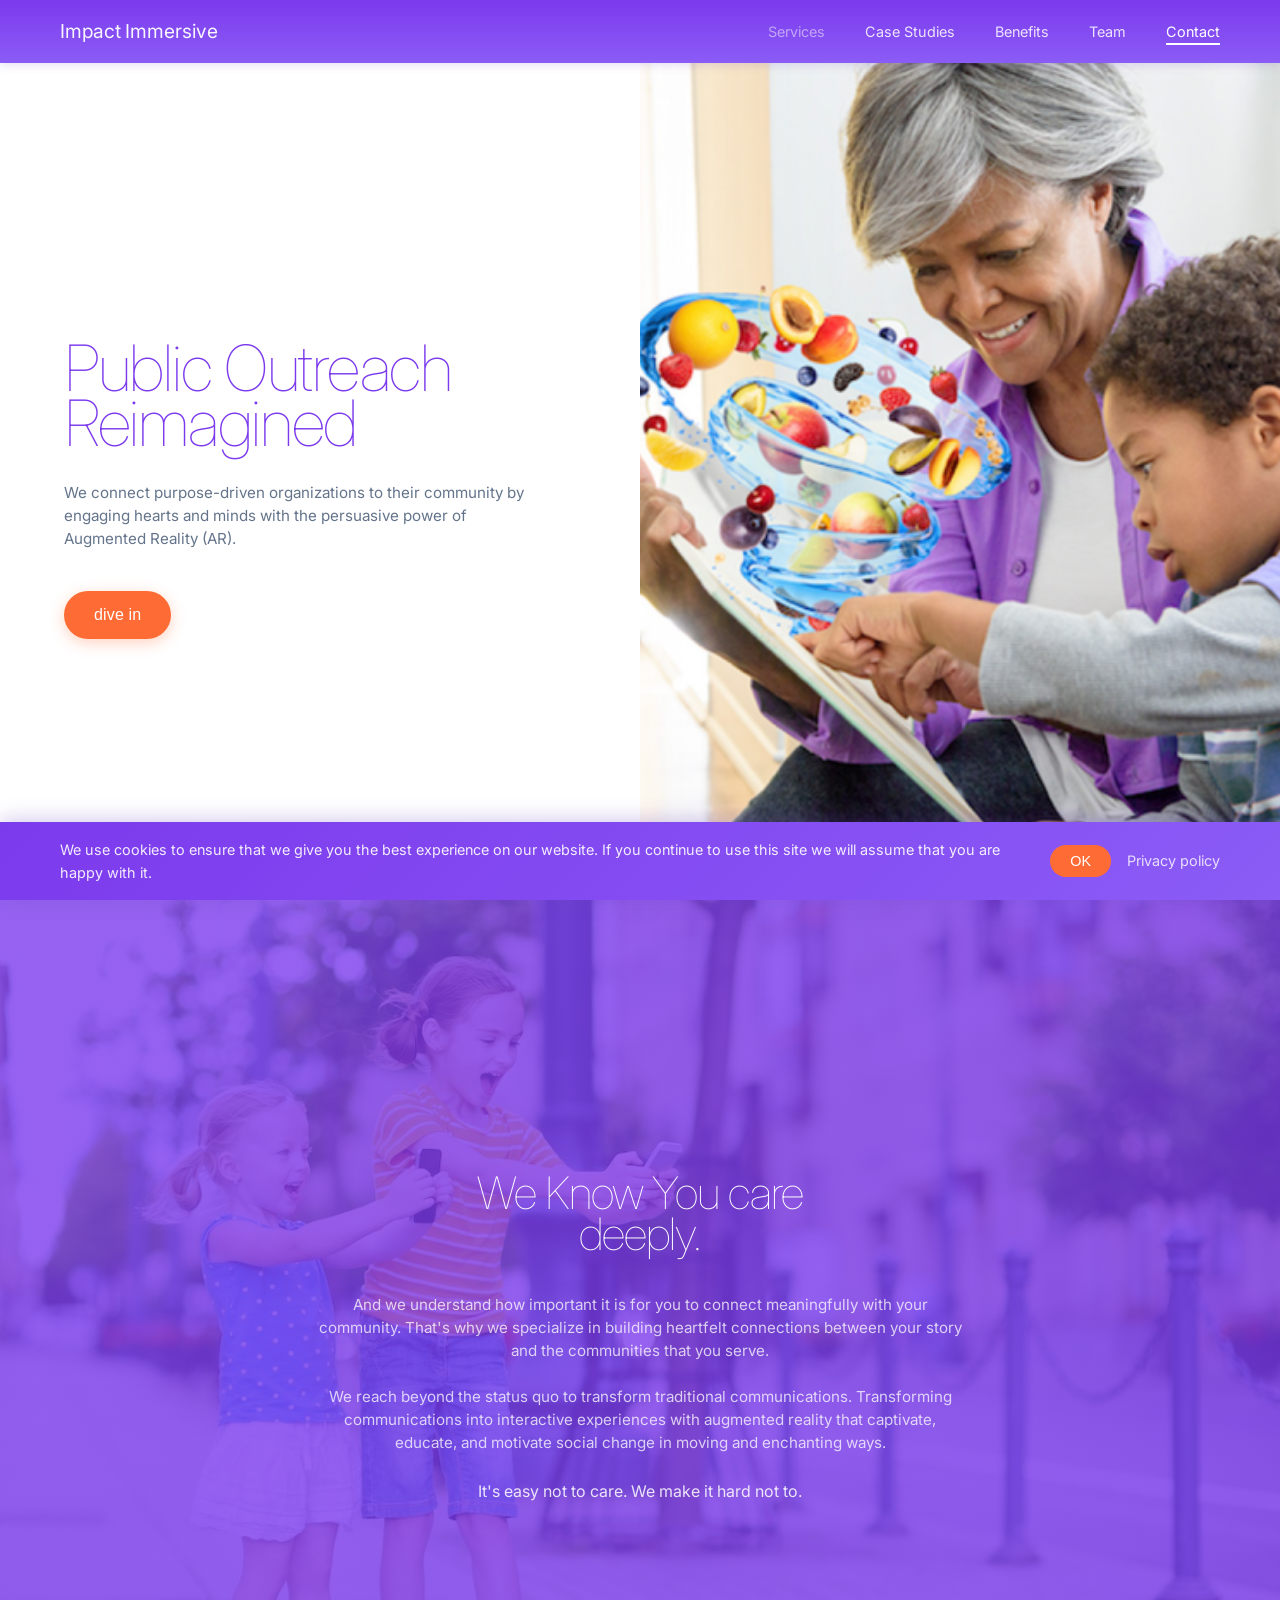
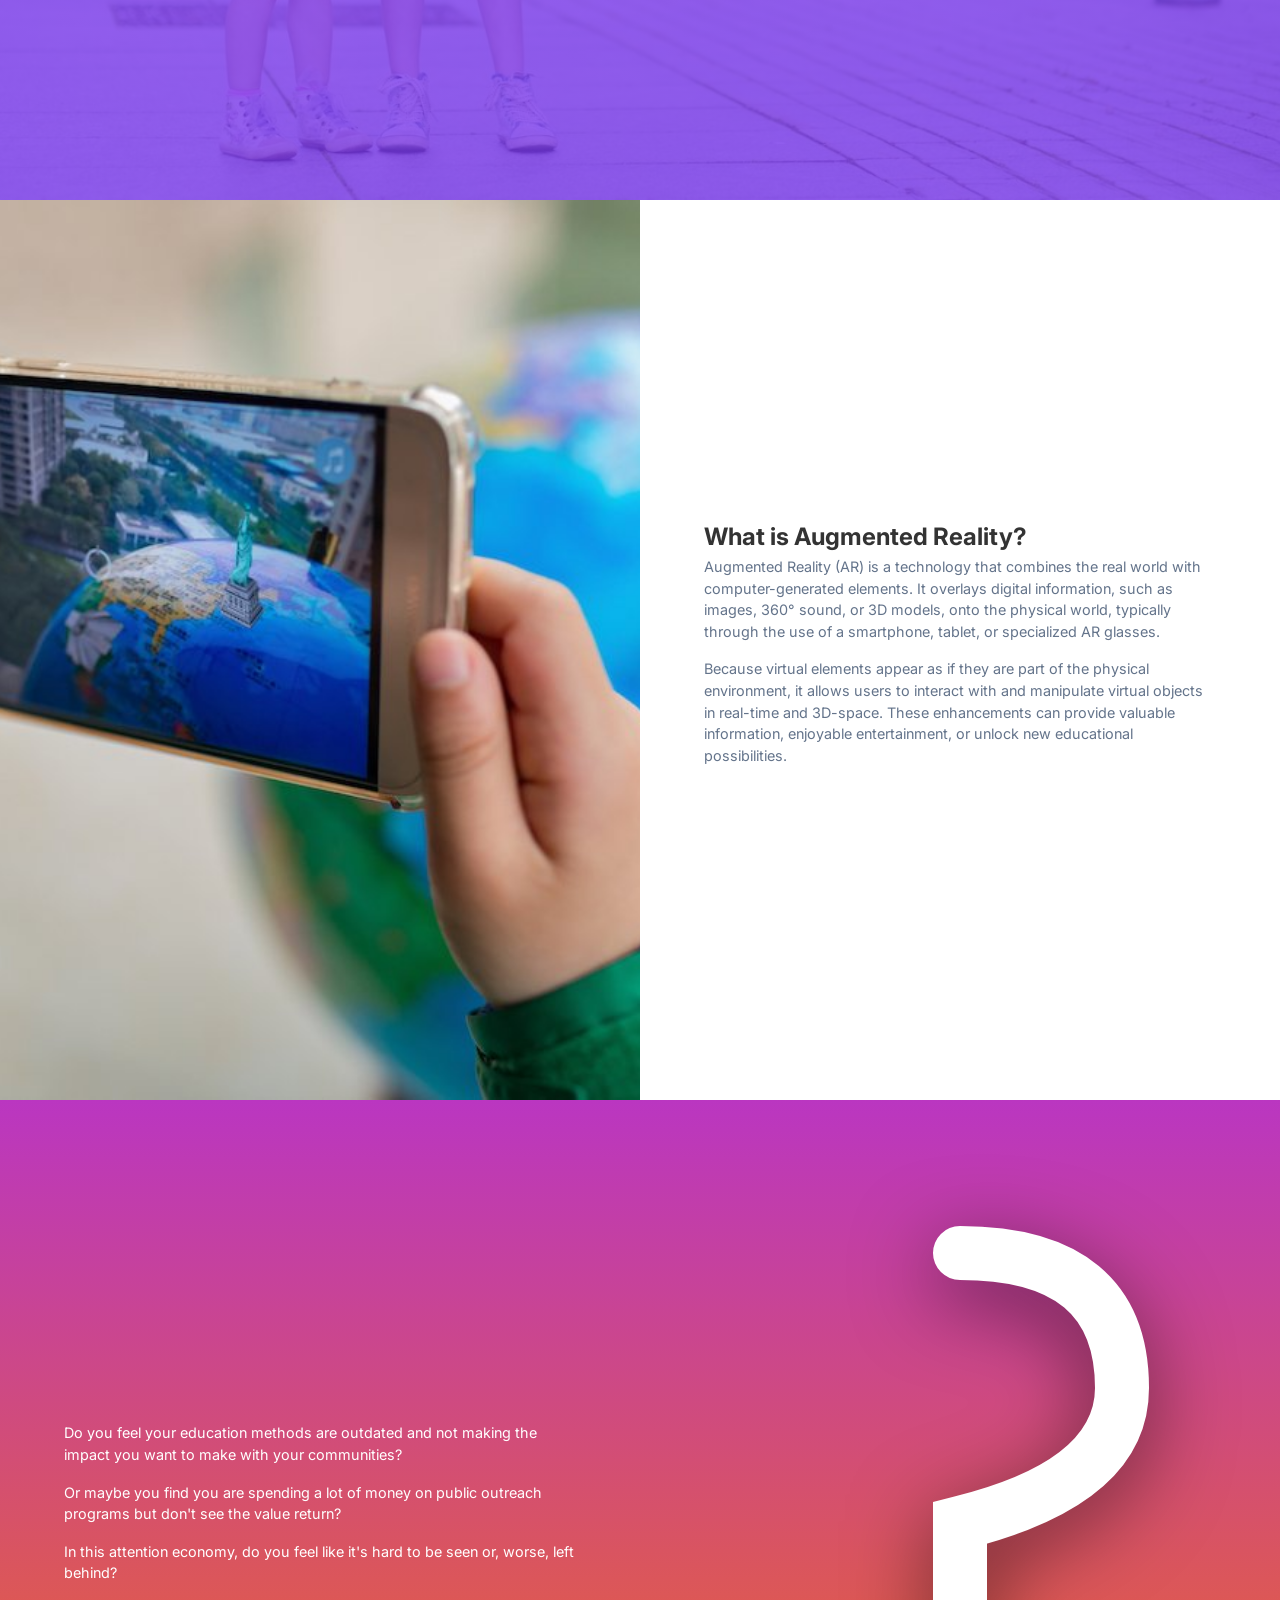
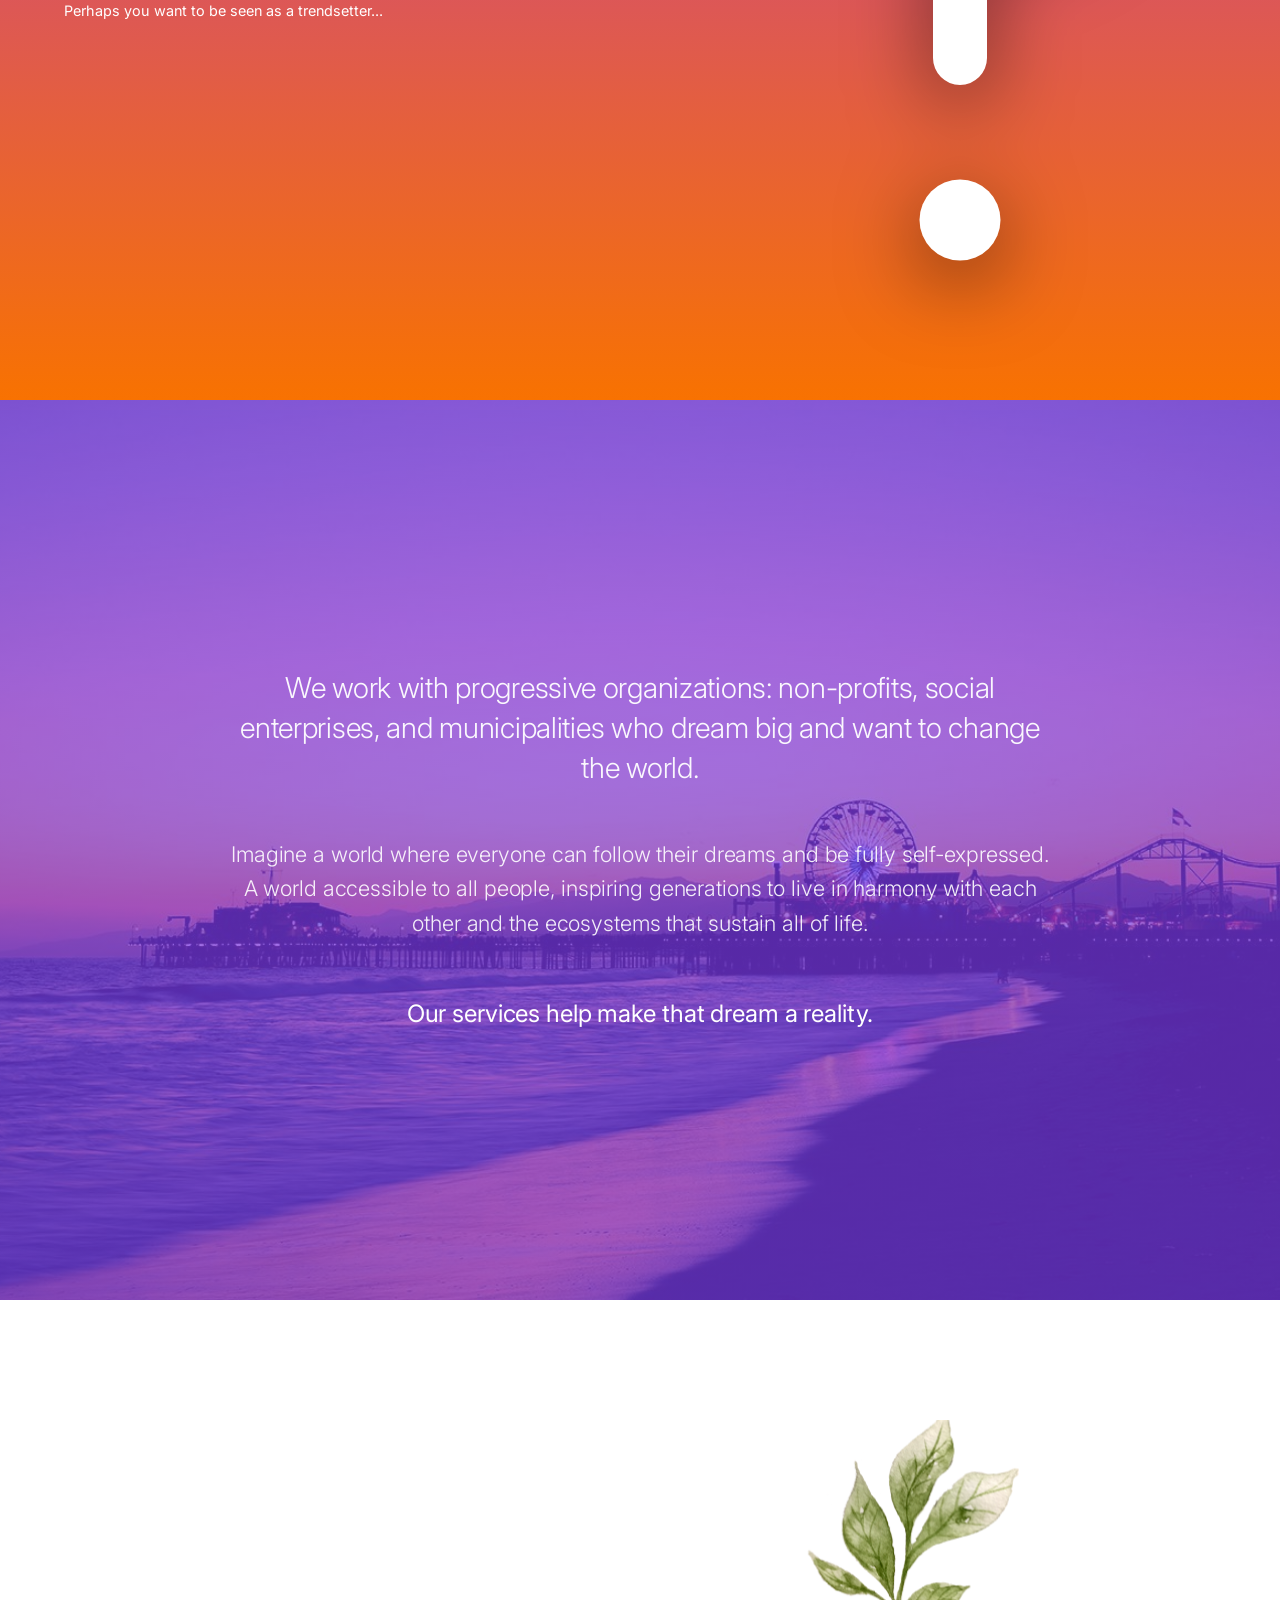
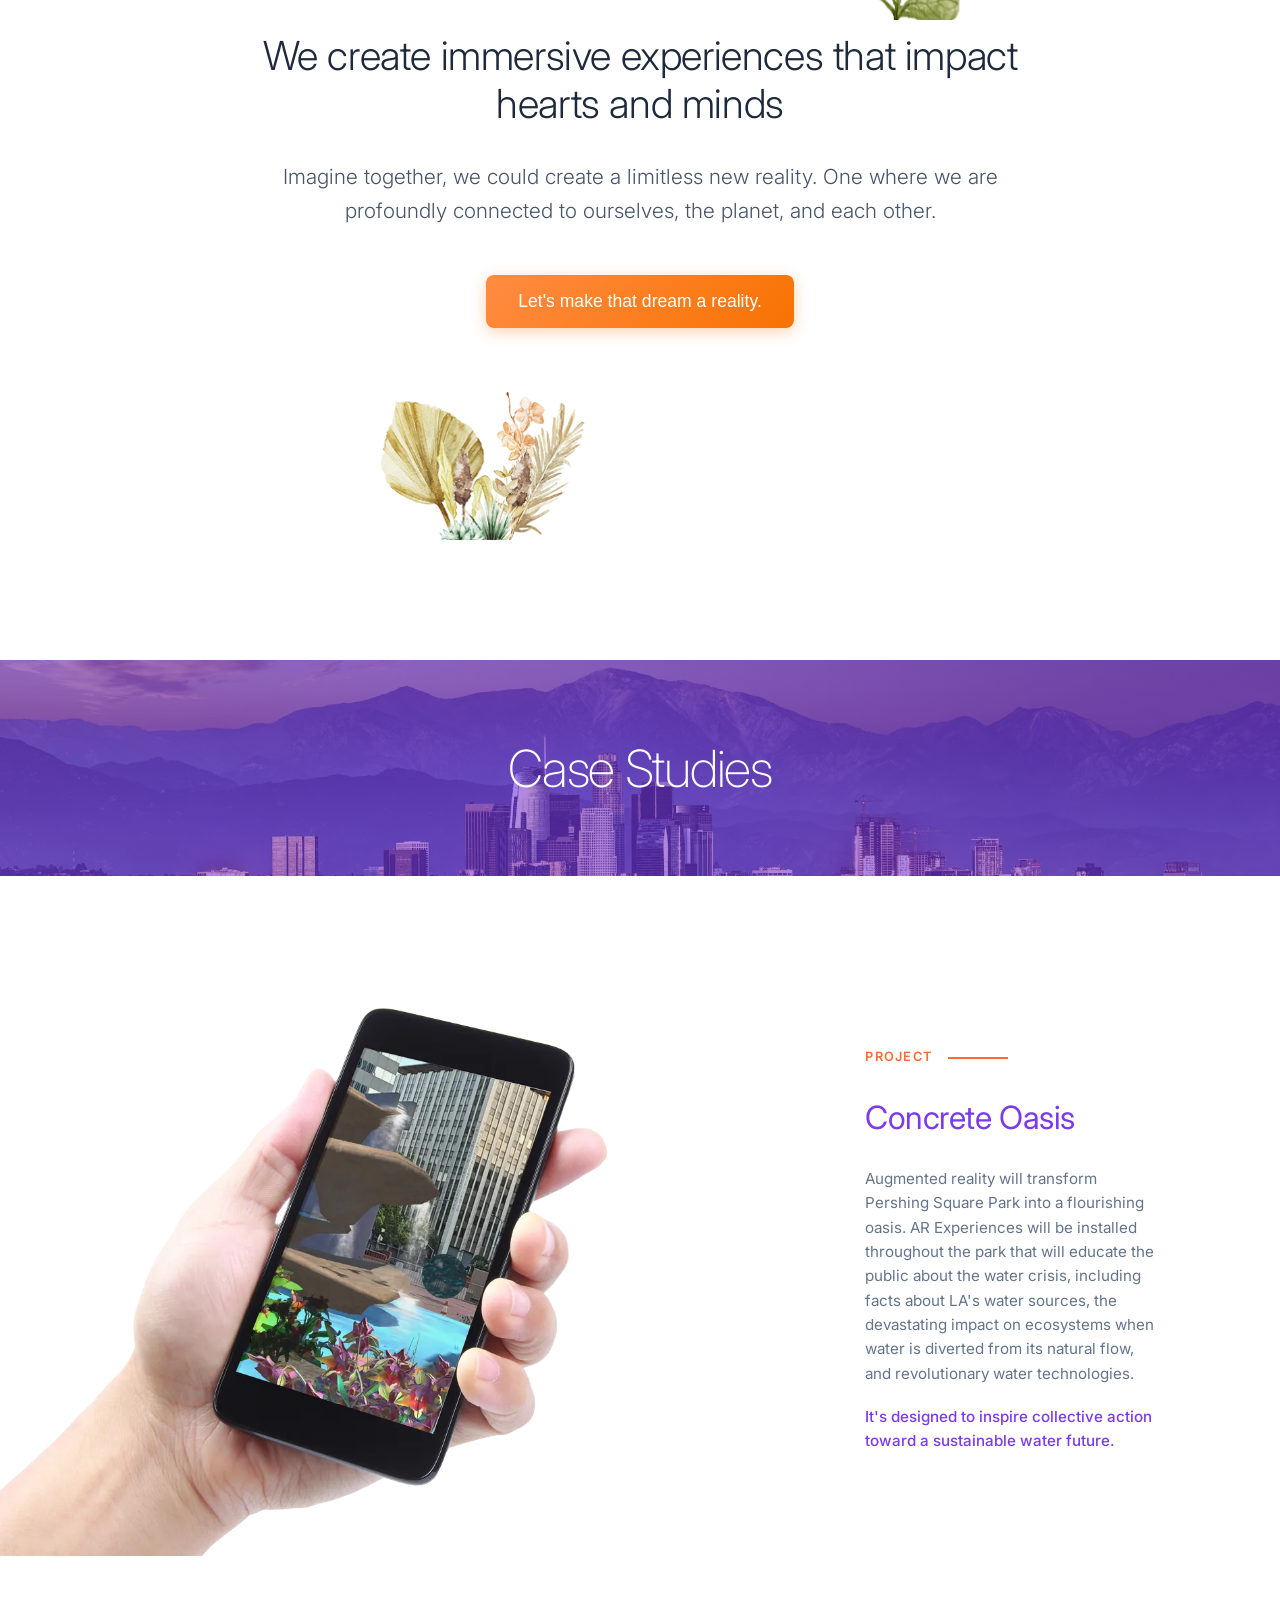
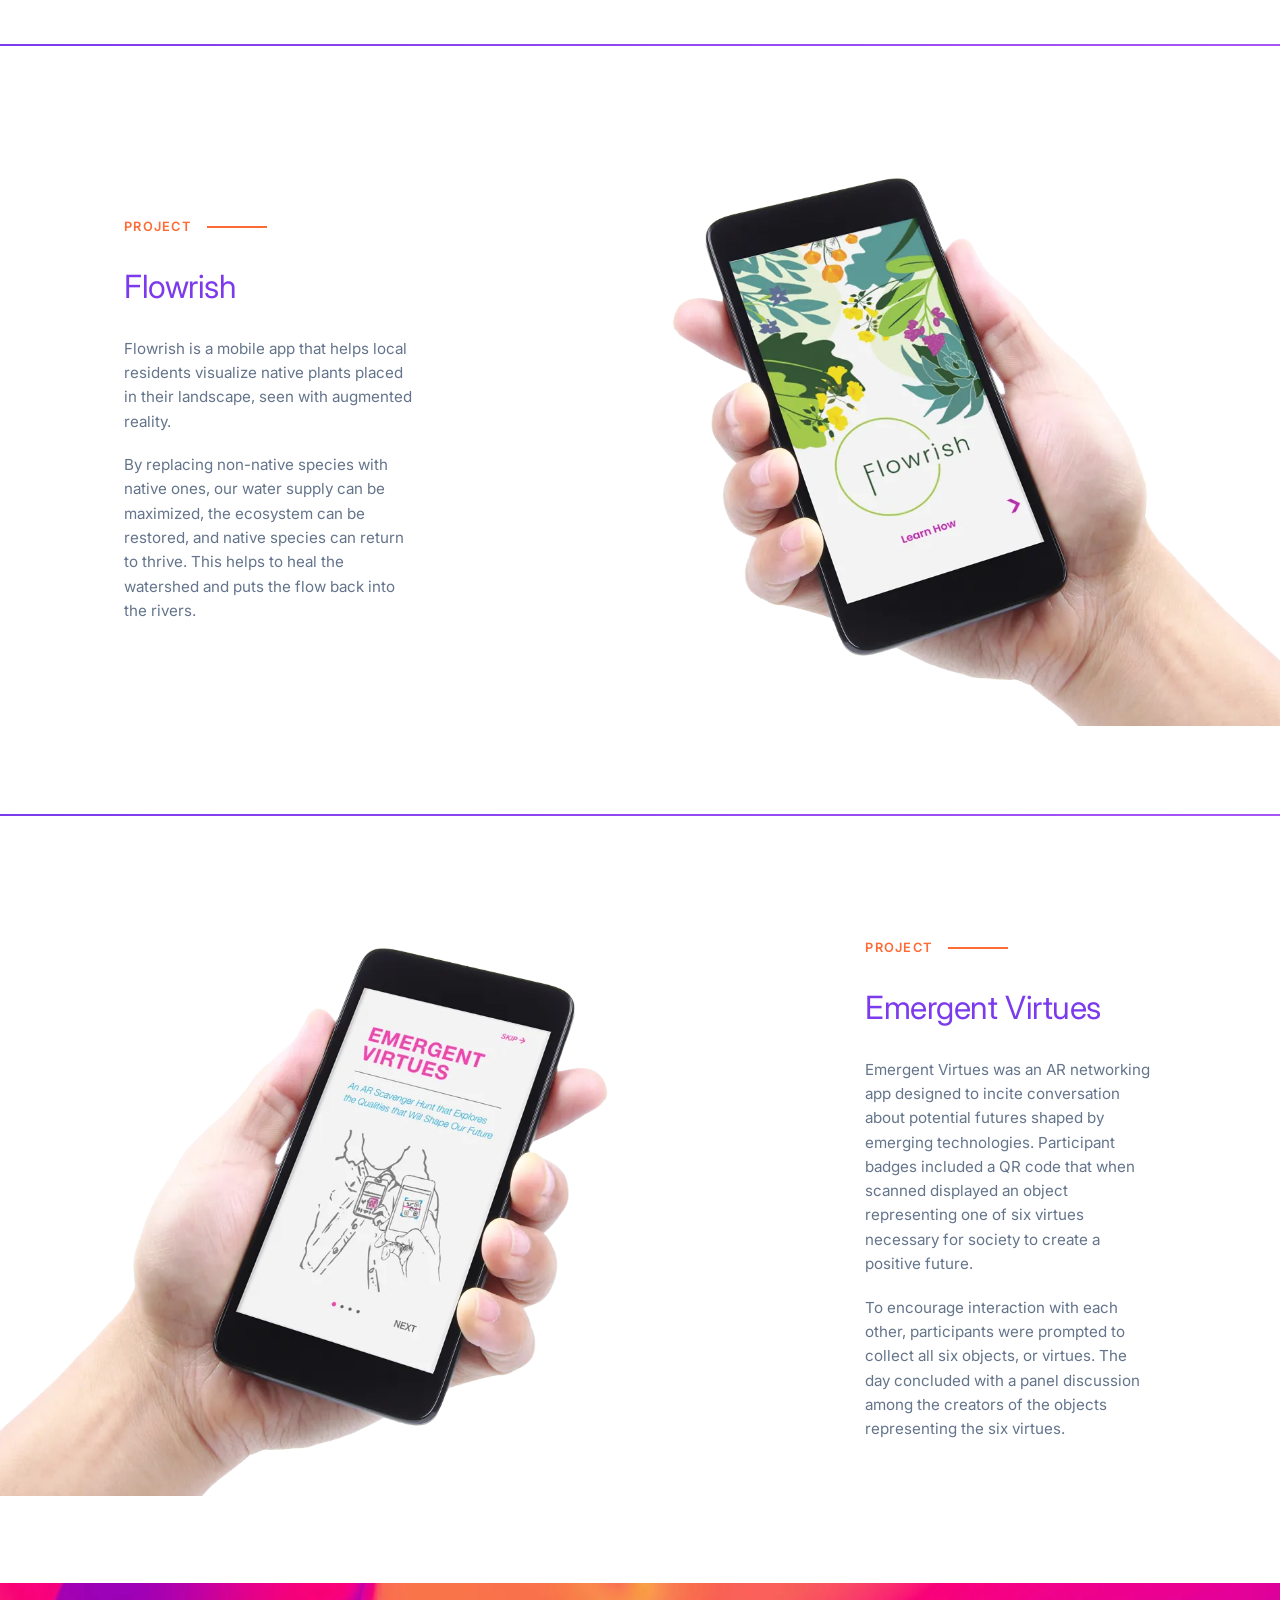
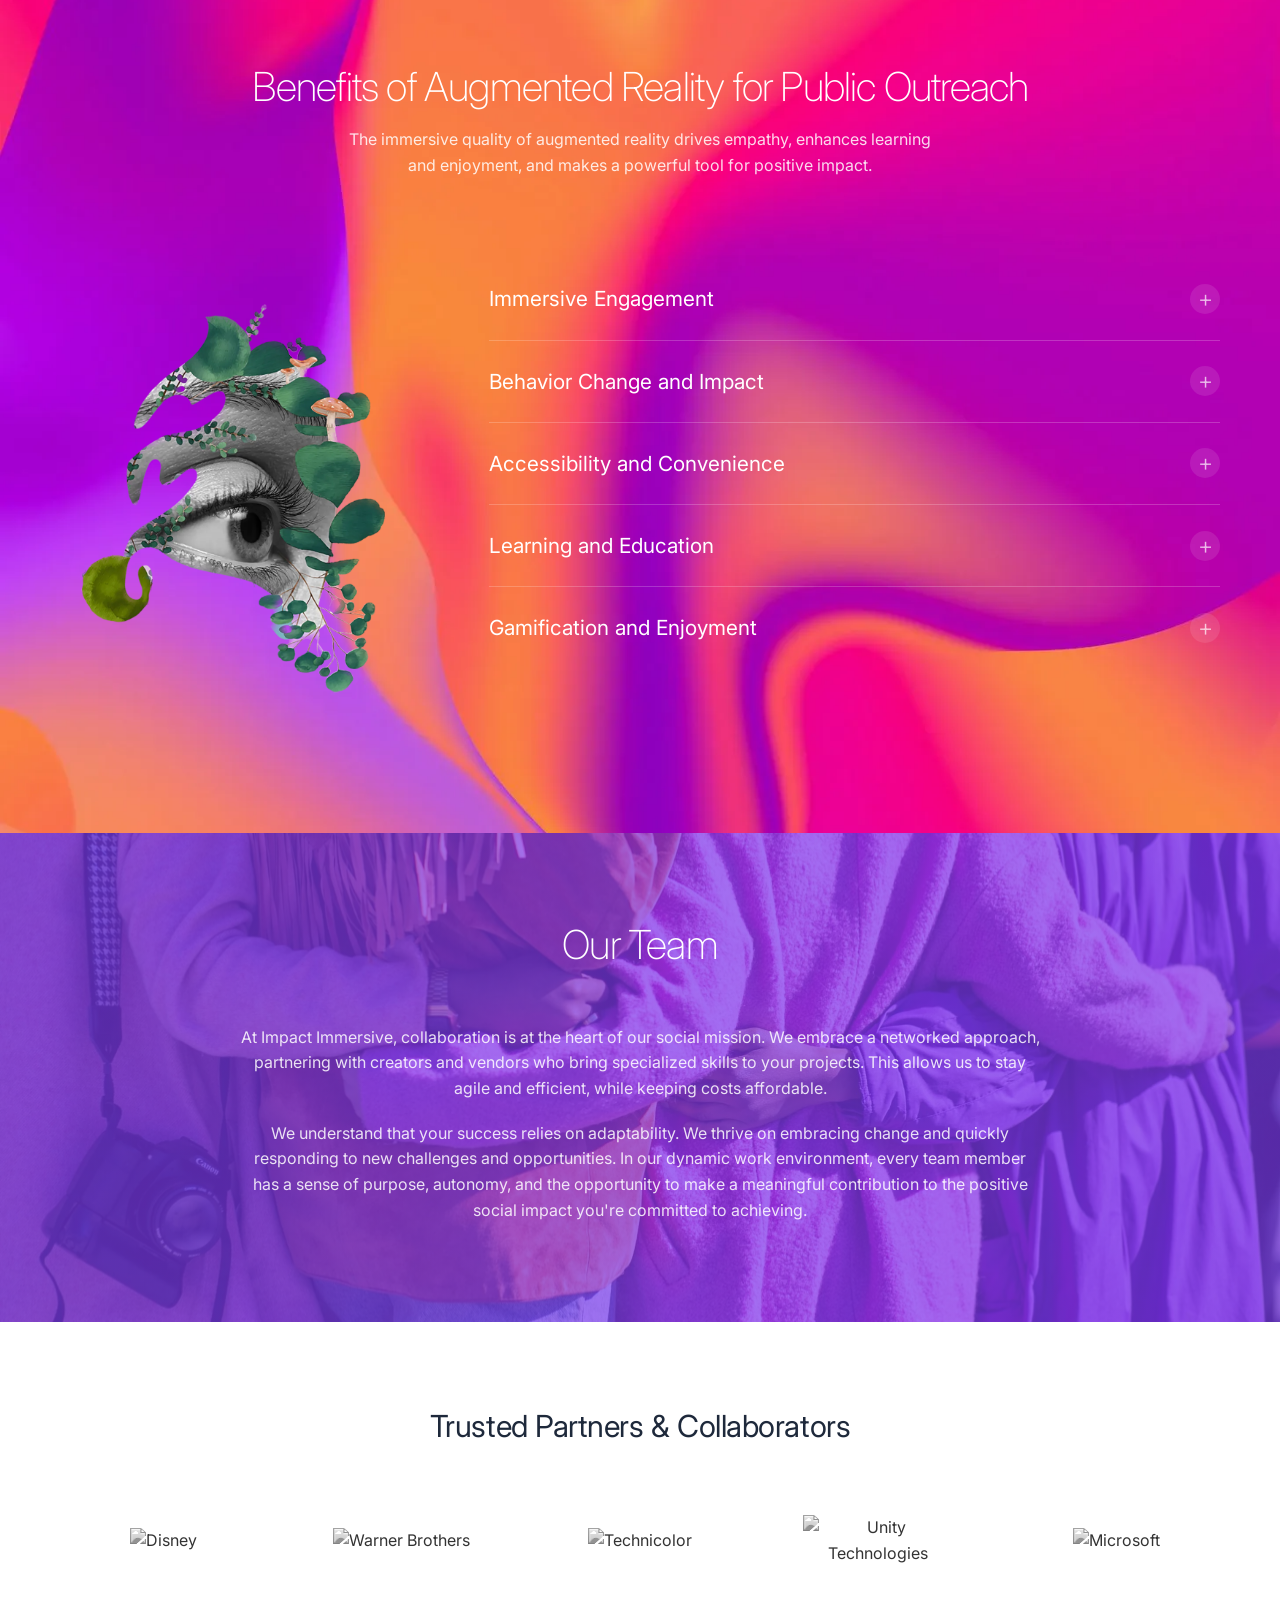
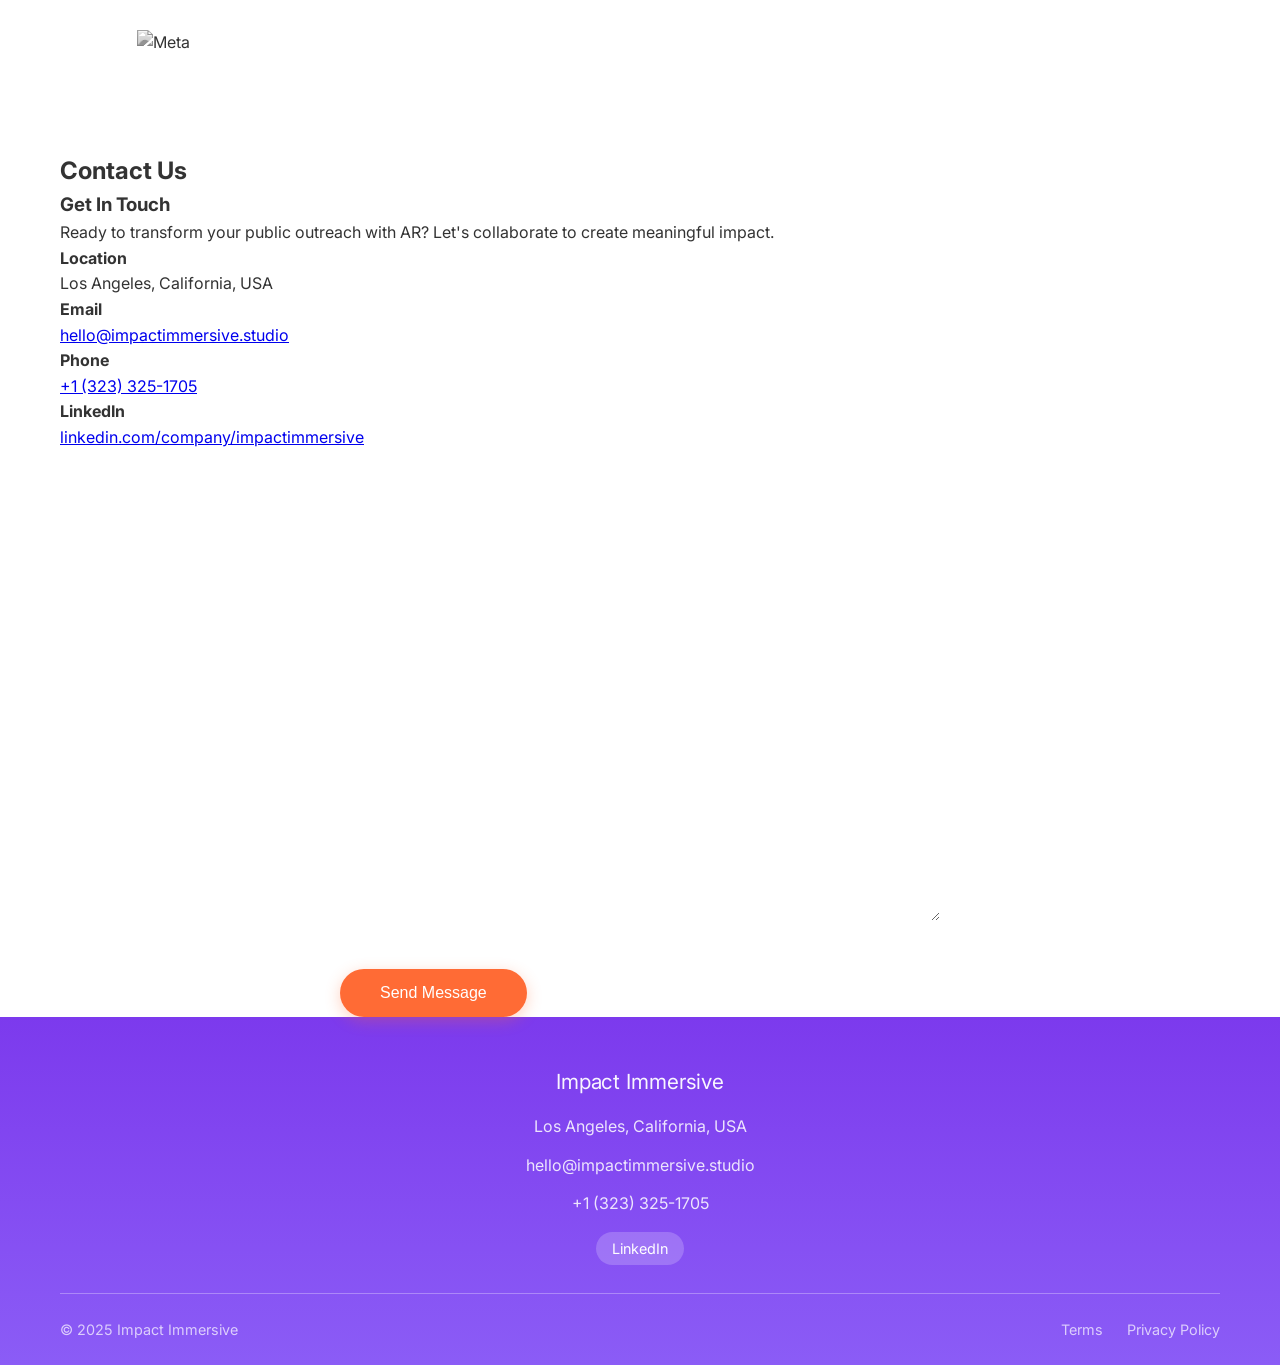
==== static-html-version/index.html @ 50fbb20d "auto-commit for 04e5e579-4555-490b-9fc7-e3c35334fdbb" ====
<!DOCTYPE html>
<html lang="en">
<head>
    <meta charset="UTF-8">
    <meta name="viewport" content="width=device-width, initial-scale=1.0">
    <meta name="description" content="Impact Immersive Studio - We connect purpose-driven organizations to their community by engaging hearts and minds with the persuasive power of Augmented Reality (AR).">
    <meta name="keywords" content="augmented reality, AR, public outreach, immersive technology, Impact Immersive Studio">
    <meta name="author" content="Impact Immersive Studio">
    
    <!-- Open Graph Meta Tags -->
    <meta property="og:title" content="Impact Immersive Studio - Public Outreach Reimagined">
    <meta property="og:description" content="We connect purpose-driven organizations to their community by engaging hearts and minds with the persuasive power of Augmented Reality (AR).">
    <meta property="og:type" content="website">
    <meta property="og:url" content="https://impactimmersive.studio">
    
    <!-- Twitter Card Meta Tags -->
    <meta name="twitter:card" content="summary_large_image">
    <meta name="twitter:title" content="Impact Immersive Studio - Public Outreach Reimagined">
    <meta name="twitter:description" content="We connect purpose-driven organizations to their community by engaging hearts and minds with the persuasive power of Augmented Reality (AR).">
    
    <title>Impact Immersive Studio - Public Outreach Reimagined</title>
    <link rel="stylesheet" href="styles.css">
    <link rel="preconnect" href="https://fonts.googleapis.com">
    <link rel="preconnect" href="https://fonts.gstatic.com" crossorigin>
    <link href="https://fonts.googleapis.com/css2?family=Inter:wght@300;400;500;600;700&display=swap" rel="stylesheet">
</head>
<body>
    <!-- Header -->
    <header class="header">
        <div class="container">
            <div class="nav-brand">
                <h1 onclick="scrollToSection('home')">Impact Immersive</h1>
            </div>
            
            <nav class="nav" id="nav">
                <ul class="nav-list">
                    <li><span class="nav-disabled">Services</span></li>
                    <li><a href="#case-studies" onclick="scrollToSection('case-studies')">Case Studies</a></li>
                    <li><a href="#benefits" onclick="scrollToSection('benefits')">Benefits</a></li>
                    <li><a href="#team" onclick="scrollToSection('team')">Team</a></li>
                    <li><a href="#contact" onclick="scrollToSection('contact')">Contact</a></li>
                </ul>
            </nav>

            <button class="menu-toggle" onclick="toggleMenu()" aria-label="Toggle menu">
                <span></span>
                <span></span>
                <span></span>
            </button>
        </div>
    </header>

    <main>
        <!-- Hero Section -->
        <section id="home" class="hero-section">
            <div class="container">
                <div class="hero-content">
                    <div class="hero-text">
                        <h1 class="hero-title">
                            Public Outreach<br>
                            Reimagined
                        </h1>
                        <p class="hero-description">
                            We connect purpose-driven organizations to their community by engaging hearts and minds with the persuasive power of Augmented Reality (AR).
                        </p>
                        <button class="cta-button" onclick="scrollToSection('we-know')">
                            dive in
                        </button>
                    </div>
                    <div class="hero-image">
                        <img 
                            src="images/hero-image.jpg" 
                            alt="AR Technology Headset"
                            loading="lazy"
                        >
                    </div>
                </div>
            </div>
        </section>

        <!-- We Know Section -->
        <section id="we-know" class="we-know-section">
            <div class="container">
                <div class="we-know-content">
                    <h2 class="we-know-title">
                        We Know You care<br>
                        deeply.
                    </h2>
                    
                    <div class="we-know-text">
                        <p>
                            And we understand how important it is for you to connect meaningfully with your community. That's why we specialize in building heartfelt connections between your story and the communities that you serve.
                        </p>
                        
                        <p>
                            We reach beyond the status quo to transform traditional communications. Transforming communications into interactive experiences with augmented reality that captivate, educate, and motivate social change in moving and enchanting ways.
                        </p>
                        
                        <p class="tagline">
                            It's easy not to care. We make it hard not to.
                        </p>
                    </div>
                </div>
            </div>
        </section>

        <!-- What is AR Section -->
        <section id="what-is-ar" class="what-is-ar-section">
            <div class="container">
                <div class="ar-content">
                    <div class="ar-image">
                        <img 
                            src="images/what-is-ar-background.jpg" 
                            alt="Person using AR technology"
                            loading="lazy"
                        >
                    </div>
                    <div class="ar-text">
                        <h2 class="section-title">What is Augmented Reality?</h2>
                        <p>
                            Augmented Reality (AR) is a technology that combines the real world with computer-generated elements. It overlays digital information, such as images, 360° sound, or 3D models, onto the physical world, typically through the use of a smartphone, tablet, or specialized AR glasses.
                        </p>
                        <p>
                            Because virtual elements appear as if they are part of the physical environment, it allows users to interact with and manipulate virtual objects in real-time and 3D-space. These enhancements can provide valuable information, enjoyable entertainment, or unlock new educational possibilities.
                        </p>
                    </div>
                </div>
            </div>
        </section>

        <!-- Pain Points Section -->
        <section id="pain-points" class="pain-points-section">
            <div class="container">
                <div class="pain-points-content">
                    <div class="pain-points-text">
                        <div class="pain-point-questions">
                            <p>Do you feel your education methods are outdated and not making the impact you want to make with your communities?</p>
                            <p>Or maybe you find you are spending a lot of money on public outreach programs but don't see the value return?</p>
                            <p>In this attention economy, do you feel like it's hard to be seen or, worse, left behind?</p>
                            <p>Perhaps you want to be seen as a trendsetter...</p>
                        </div>
                    </div>
                    <div class="pain-points-visual">
                        <div class="giant-question-mark">
                            <svg viewBox="0 0 400 600" class="question-mark-svg">
                                <path d="M200 80 Q320 80 320 180 Q320 250 200 280 L200 380" 
                                      stroke="white" 
                                      stroke-width="40" 
                                      fill="none" 
                                      stroke-linecap="round"/>
                                <circle cx="200" cy="500" r="30" fill="white"/>
                            </svg>
                        </div>
                    </div>
                </div>
            </div>
        </section>

        <!-- Vision Section -->
        <section id="vision" class="vision-section">
            <div class="container">
                <div class="vision-content">
                    <p>We work with progressive organizations: non-profits, social enterprises, and municipalities who dream big and want to change the world.</p>
                    <p>Imagine a world where everyone can follow their dreams and be fully self-expressed. A world accessible to all people, inspiring generations to live in harmony with each other and the ecosystems that sustain all of life.</p>
                    <p class="services-intro">Our services help make that dream a reality.</p>
                </div>
            </div>
        </section>

        <!-- Immersive Experiences Section -->
        <section id="immersive-experiences" class="immersive-experiences-section">
            <div class="container">
                <div class="immersive-content">
                    <div class="immersive-text">
                        <h2>We create immersive experiences that impact hearts and minds</h2>
                        <p>
                            Imagine together, we could create a limitless new reality. One where we are profoundly connected to ourselves, the planet, and each other.
                        </p>
                        <button class="orange-cta-button" onclick="scrollToSection('contact')">
                            Let's make that dream a reality.
                        </button>
                    </div>
                    
                    <div class="immersive-image-upper-right">
                        <img 
                            src="images/transparent-upper-right.png" 
                            alt="Natural growth and connection"
                            loading="lazy"
                        >
                    </div>
                    
                    <div class="immersive-image-lower-left">
                        <img 
                            src="images/transparent-lower-left.png" 
                            alt="Team collaboration"
                            loading="lazy"
                        >
                    </div>
                </div>
            </div>
        </section>

        <!-- Case Studies Section -->
        <section id="case-studies" class="case-studies-section">
            <!-- Purple header section with title -->
            <div class="case-studies-header">
                <div class="container">
                    <h2 class="case-studies-title">Case Studies</h2>
                </div>
            </div>

            <!-- Case Study 1: Image Left, Text Right -->
            <div class="case-study-full-width">
                <div class="container">
                    <div class="case-study-content-wrapper case-study-image-left">
                        <div class="case-study-image">
                            <img 
                                src="images/concrete-oasis.png" 
                                alt="Concrete Oasis Project"
                                loading="lazy"
                            >
                        </div>
                        <div class="case-study-text">
                            <div class="project-header">
                                <span class="project-label">Project</span>
                                <div class="orange-line"></div>
                            </div>
                            <h3>Concrete Oasis</h3>
                            <p>Augmented reality will transform Pershing Square Park into a flourishing oasis. AR Experiences will be installed throughout the park that will educate the public about the water crisis, including facts about LA's water sources, the devastating impact on ecosystems when water is diverted from its natural flow, and revolutionary water technologies.</p>
                            <p class="case-study-impact">It's designed to inspire collective action toward a sustainable water future.</p>
                        </div>
                    </div>
                </div>
            </div>

            <!-- Purple separator line -->
            <div class="case-study-separator"></div>

            <!-- Case Study 2: Text Left, Image Right -->
            <div class="case-study-full-width">
                <div class="container">
                    <div class="case-study-content-wrapper case-study-text-left">
                        <div class="case-study-text">
                            <div class="project-header">
                                <span class="project-label">Project</span>
                                <div class="orange-line"></div>
                            </div>
                            <h3>Flowrish</h3>
                            <p>Flowrish is a mobile app that helps local residents visualize native plants placed in their landscape, seen with augmented reality.</p>
                            <p>By replacing non-native species with native ones, our water supply can be maximized, the ecosystem can be restored, and native species can return to thrive. This helps to heal the watershed and puts the flow back into the rivers.</p>
                        </div>
                        <div class="case-study-image">
                            <img 
                                src="images/flowrish.png" 
                                alt="Flowrish Project"
                                loading="lazy"
                            >
                        </div>
                    </div>
                </div>
            </div>

            <!-- Purple separator line -->
            <div class="case-study-separator"></div>

            <!-- Case Study 3: Image Left, Text Right -->
            <div class="case-study-full-width">
                <div class="container">
                    <div class="case-study-content-wrapper case-study-image-left">
                        <div class="case-study-image">
                            <img 
                                src="images/emergent-virtues.png" 
                                alt="Emergent Virtues Project"
                                loading="lazy"
                            >
                        </div>
                        <div class="case-study-text">
                            <div class="project-header">
                                <span class="project-label">Project</span>
                                <div class="orange-line"></div>
                            </div>
                            <h3>Emergent Virtues</h3>
                            <p>Emergent Virtues was an AR networking app designed to incite conversation about potential futures shaped by emerging technologies. Participant badges included a QR code that when scanned displayed an object representing one of six virtues necessary for society to create a positive future.</p>
                            <p>To encourage interaction with each other, participants were prompted to collect all six objects, or virtues. The day concluded with a panel discussion among the creators of the objects representing the six virtues.</p>
                        </div>
                    </div>
                </div>
            </div>
        </section>

        <!-- Benefits Section -->
        <section id="benefits" class="benefits-section">
            <div class="benefits-header">
                <div class="container">
                    <h2 class="benefits-main-title">Benefits of Augmented Reality for Public Outreach</h2>
                    <p class="benefits-subtitle">
                        The immersive quality of augmented reality drives empathy, enhances learning and enjoyment, and makes a powerful tool for positive impact.
                    </p>
                </div>
            </div>
            
            <div class="benefits-content">
                <div class="container">
                    <div class="benefits-layout">
                        <div class="benefits-image">
                            <img 
                                src="images/benefits-image.png" 
                                alt="AR Benefits Visualization"
                                loading="lazy"
                            >
                        </div>
                        
                        <div class="benefits-list">
                            <div class="benefit-item">
                                <div class="benefit-header" onclick="toggleBenefit(0)">
                                    <h3>Immersive Engagement</h3>
                                    <span class="benefit-toggle" id="toggle-0">+</span>
                                </div>
                                <div class="benefit-description" id="description-0">
                                    <p>AR creates a highly engaging and immersive experience by overlaying digital content onto the real world–captivating users' attention and curiosity, making learning and storytelling more compelling. It engages more of the senses, enabling users to explore and interact with virtual worlds, fostering a deep sense of engagement and connection.</p>
                                </div>
                            </div>

                            <div class="benefit-item">
                                <div class="benefit-header" onclick="toggleBenefit(1)">
                                    <h3>Behavior Change and Impact</h3>
                                    <span class="benefit-toggle" id="toggle-1">+</span>
                                </div>
                                <div class="benefit-description" id="description-1">
                                    <p>AR has the potential to drive behavior change by evoking empathy. Through virtual simulation, users can witness the consequences of their actions or explore real-world challenges. By experiencing these impacts viscerally, Individuals become inspired to try new behaviors, make informed decisions, and take action towards positive change. Changes such as adopting sustainable practices or embracing empathy towards others.</p>
                                </div>
                            </div>

                            <div class="benefit-item">
                                <div class="benefit-header" onclick="toggleBenefit(2)">
                                    <h3>Accessibility and Convenience</h3>
                                    <span class="benefit-toggle" id="toggle-2">+</span>
                                </div>
                                <div class="benefit-description" id="description-2">
                                    <p>With the widespread availability of smartphones and tablets, AR breaks down barriers, making AR inclusive and reaching a wide range of users. It eliminates the need for specialized hardware, making AR more convenient and readily available.</p>
                                </div>
                            </div>

                            <div class="benefit-item">
                                <div class="benefit-header" onclick="toggleBenefit(3)">
                                    <h3>Learning and Education</h3>
                                    <span class="benefit-toggle" id="toggle-3">+</span>
                                </div>
                                <div class="benefit-description" id="description-3">
                                    <p>AR enhances learning by providing interactive, hands-on, and personalized learning opportunities. It enables students to visualize complex concepts, explore simulations, and engage in experiential learning. Studies have shown that AR can increase attention, motivation, and knowledge retention, making it a powerful tool to enhance learning outcomes.</p>
                                </div>
                            </div>

                            <div class="benefit-item">
                                <div class="benefit-header" onclick="toggleBenefit(4)">
                                    <h3>Gamification and Enjoyment</h3>
                                    <span class="benefit-toggle" id="toggle-4">+</span>
                                </div>
                                <div class="benefit-description" id="description-4">
                                    <p>Game mechanics, such as rewards, challenges, and progress tracking, add an element of fun and enjoyment to the user experience. Gamification enhances motivation, promotes active participation, and encourages users to explore and discover. Users spend more time engaging with the content, leading to deeper understanding and greater information retention.</p>
                                </div>
                            </div>
                        </div>
                    </div>
                </div>
            </div>
        </section>

        <!-- Team Section -->
        <section id="team" class="team-section">
            <div class="container">
                <h2 class="section-title">Our Team</h2>
                <div class="team-content">
                    <div class="team-text">
                        <p>
                            At Impact Immersive, collaboration is at the heart of our social mission. We embrace a networked approach, partnering with creators and vendors who bring specialized skills to your projects. This allows us to stay agile and efficient, while keeping costs affordable.
                        </p>
                        <p>
                            We understand that your success relies on adaptability. We thrive on embracing change and quickly responding to new challenges and opportunities. In our dynamic work environment, every team member has a sense of purpose, autonomy, and the opportunity to make a meaningful contribution to the positive social impact you're committed to achieving.
                        </p>
                    </div>
                </div>
            </div>
        </section>

        <!-- Logo Section -->
        <section id="partners" class="logo-section">
            <div class="container">
                <h2 class="logo-section-title">Trusted Partners & Collaborators</h2>
                <div class="logos-grid">
                    <div class="logo-item">
                        <img 
                            src="https://via.placeholder.com/150x80/7c3aed/ffffff?text=Disney"
                            alt="Disney"
                            loading="lazy"
                        >
                    </div>
                    <div class="logo-item">
                        <img 
                            src="https://via.placeholder.com/150x80/7c3aed/ffffff?text=Warner+Bros"
                            alt="Warner Brothers"
                            loading="lazy"
                        >
                    </div>
                    <div class="logo-item">
                        <img 
                            src="https://via.placeholder.com/150x80/7c3aed/ffffff?text=Technicolor"
                            alt="Technicolor"
                            loading="lazy"
                        >
                    </div>
                    <div class="logo-item">
                        <img 
                            src="https://via.placeholder.com/150x80/7c3aed/ffffff?text=Unity"
                            alt="Unity Technologies"
                            loading="lazy"
                        >
                    </div>
                    <div class="logo-item">
                        <img 
                            src="https://via.placeholder.com/150x80/7c3aed/ffffff?text=Microsoft"
                            alt="Microsoft"
                            loading="lazy"
                        >
                    </div>
                    <div class="logo-item">
                        <img 
                            src="https://via.placeholder.com/150x80/7c3aed/ffffff?text=Meta"
                            alt="Meta"
                            loading="lazy"
                        >
                    </div>
                </div>
            </div>
        </section>

        <!-- Contact Section -->
        <section id="contact" class="contact-section">
            <div class="container">
                <h2 class="section-title">Contact Us</h2>
                <div class="contact-content">
                    <div class="contact-info">
                        <div class="contact-item">
                            <h3>Get In Touch</h3>
                            <p>Ready to transform your public outreach with AR? Let's collaborate to create meaningful impact.</p>
                        </div>
                        <div class="contact-item">
                            <h4>Location</h4>
                            <p>Los Angeles, California, USA</p>
                        </div>
                        <div class="contact-item">
                            <h4>Email</h4>
                            <p>
                                <a href="mailto:hello@impactimmersive.studio">hello@impactimmersive.studio</a>
                            </p>
                        </div>
                        <div class="contact-item">
                            <h4>Phone</h4>
                            <p>
                                <a href="tel:+13233251705">+1 (323) 325-1705</a>
                            </p>
                        </div>
                        <div class="contact-item">
                            <h4>LinkedIn</h4>
                            <p>
                                <a href="https://www.linkedin.com/company/impactimmersive" target="_blank" rel="noopener noreferrer">
                                    linkedin.com/company/impactimmersive
                                </a>
                            </p>
                        </div>
                    </div>
                    
                    <form class="contact-form" onsubmit="handleSubmit(event)">
                        <div class="form-group">
                            <label for="name">Name</label>
                            <input type="text" id="name" name="name" required>
                        </div>
                        
                        <div class="form-group">
                            <label for="email">Email</label>
                            <input type="email" id="email" name="email" required>
                        </div>
                        
                        <div class="form-group">
                            <label for="organization">Organization</label>
                            <input type="text" id="organization" name="organization">
                        </div>
                        
                        <div class="form-group">
                            <label for="message">Message</label>
                            <textarea id="message" name="message" rows="5" required></textarea>
                        </div>
                        
                        <button type="submit" class="submit-button">Send Message</button>
                    </form>
                </div>
            </div>
        </section>

        <!-- Footer -->
        <div class="contact-footer">
            <div class="container">
                <div class="footer-main">
                    <div class="footer-company-info">
                        <h3>Impact Immersive</h3>
                        <p>Los Angeles, California, USA</p>
                        <p><a href="mailto:hello@impactimmersive.studio">hello@impactimmersive.studio</a></p>
                        <p><a href="tel:+13233251705">+1 (323) 325-1705</a></p>
                        <div class="social-links">
                            <a href="https://www.linkedin.com/company/impactimmersive" target="_blank" rel="noopener noreferrer">
                                LinkedIn
                            </a>
                        </div>
                    </div>
                </div>
                
                <div class="footer-separator"></div>
                
                <div class="footer-bottom">
                    <div class="footer-copyright">
                        <p>© 2025 Impact Immersive</p>
                    </div>
                    <div class="footer-legal">
                        <a href="terms.html">Terms</a>
                        <a href="#privacy">Privacy Policy</a>
                    </div>
                </div>
            </div>
        </div>
    </main>

    <!-- Cookie Consent -->
    <div id="cookie-consent" class="cookie-consent">
        <div class="cookie-content">
            <p>We use cookies to ensure that we give you the best experience on our website. If you continue to use this site we will assume that you are happy with it.</p>
            <div class="cookie-buttons">
                <button onclick="acceptCookies()" class="cookie-ok">OK</button>
                <a href="#" class="cookie-policy">Privacy policy</a>
            </div>
        </div>
    </div>

    <script src="script.js"></script>
</body>
</html>
---- static-html-version/styles.css ----
/* Import proper fonts */
@import url('https://fonts.googleapis.com/css2?family=Inter:wght@100;200;300;400;500;600;700&display=swap');

/* Reset and Base Styles */
* {
  margin: 0;
  padding: 0;
  box-sizing: border-box;
}

html {
  scroll-behavior: smooth;
}

body {
  font-family: 'Inter', -apple-system, BlinkMacSystemFont, 'Segoe UI', sans-serif;
  -webkit-font-smoothing: antialiased;
  -moz-osx-font-smoothing: grayscale;
  line-height: 1.6;
  color: #333;
  font-weight: 400;
}

.container {
  max-width: 1200px;
  margin: 0 auto;
  padding: 0 20px;
}

/* Header Styles */
.header {
  background: linear-gradient(180deg, #7c3aed 0%, #8b5cf6 100%);
  position: fixed;
  top: 0;
  left: 0;
  right: 0;
  z-index: 1000;
  box-shadow: 0 1px 10px rgba(107, 70, 193, 0.2);
}

.header .container {
  display: flex;
  justify-content: space-between;
  align-items: center;
  padding: 1rem 20px;
}

.nav-brand h1 {
  color: rgba(255, 255, 255, 0.95);
  font-size: 1.2rem;
  font-weight: 400;
  cursor: pointer;
  transition: opacity 0.3s ease;
  letter-spacing: -0.005em;
}

.nav-brand h1:hover {
  opacity: 0.8;
}

.nav-list {
  display: flex;
  list-style: none;
  gap: 2.5rem;
  align-items: center;
}

.nav-list a {
  color: rgba(255, 255, 255, 0.85);
  text-decoration: none;
  font-weight: 400;
  font-size: 0.9rem;
  transition: color 0.3s ease;
  position: relative;
}

.nav-list a:hover,
.nav-list a.active {
  color: rgba(255, 255, 255, 1);
}

.nav-list a::after {
  content: '';
  position: absolute;
  bottom: -5px;
  left: 0;
  width: 0;
  height: 2px;
  background-color: rgba(255, 255, 255, 1);
  transition: width 0.3s ease;
}

.nav-list a:hover::after,
.nav-list a.active::after {
  width: 100%;
}

/* Disabled navigation item (placeholder for future pages) */
.nav-disabled {
  color: rgba(255, 255, 255, 0.5);
  font-weight: 400;
  font-size: 0.9rem;
  cursor: default;
}

.menu-toggle {
  display: none;
  flex-direction: column;
  background: none;
  border: none;
  cursor: pointer;
  padding: 5px;
}

.menu-toggle span {
  width: 25px;
  height: 3px;
  background: white;
  margin: 3px 0;
  transition: 0.3s;
}

/* Hero Section */
.hero-section {
  background: #ffffff;
  min-height: 100vh;
  display: flex;
  align-items: stretch;
  padding-top: 0;
  color: #333;
  position: relative;
  top: 0;
}

.hero-section .container {
  padding: 0;
  max-width: none;
  width: 100%;
  margin-top: 0;
}

.hero-content {
  display: grid;
  grid-template-columns: 1fr 1fr;
  gap: 0;
  align-items: center;
  height: 100vh;
  position: relative;
}

.hero-text {
  text-align: left;
  padding: 0 4rem 0 4rem;
  margin-top: 80px;
}

.hero-title {
  font-size: 4rem;
  font-weight: 100;
  line-height: 0.85;
  margin-bottom: 2rem;
  color: #7c3aed;
  letter-spacing: -0.02em;
}

.hero-description {
  font-size: 0.95rem;
  font-weight: 400;
  line-height: 1.5;
  margin-bottom: 2.5rem;
  color: #64748b;
  max-width: 460px;
}

.hero-image {
  margin: 0;
  padding: 0;
  border: none;
  height: 100%;
  display: flex;
  align-items: stretch;
}

.hero-image img {
  width: 100%;
  height: 100%;
  object-fit: cover;
  margin: 0;
  padding: 0;
  border: none;
}

.cta-button {
  background: #FF6B35;
  color: white;
  border: none;
  padding: 15px 30px;
  font-size: 1rem;
  font-weight: 400;
  border-radius: 50px;
  cursor: pointer;
  transition: all 0.3s ease;
  text-transform: lowercase;
  box-shadow: 0 4px 15px rgba(255, 107, 53, 0.3);
  letter-spacing: 0.01em;
}

.cta-button:hover {
  background: #E55A2B;
  transform: translateY(-2px);
  box-shadow: 0 6px 20px rgba(255, 107, 53, 0.4);
}



/* We Know Section */
.we-know-section {
  background-image: 
    linear-gradient(rgba(124, 58, 237, 0.8), rgba(124, 58, 237, 0.8)),
    url('images/we-care-background.jpg');
  background-size: cover;
  background-position: center center;
  background-repeat: no-repeat;
  padding: 80px 0;
  color: white;
  text-align: center;
  min-height: 100vh;
  display: flex;
  align-items: center;
}

.we-know-title {
  font-size: 2.8rem;
  font-weight: 100;
  line-height: 0.9;
  margin-bottom: 2.5rem;
  letter-spacing: -0.02em;
  color: rgba(255, 255, 255, 0.98);
}

.we-know-text {
  max-width: 650px;
  margin: 0 auto;
}

.we-know-text p {
  font-size: 0.95rem;
  line-height: 1.5;
  margin-bottom: 1.5rem;
  color: rgba(255, 255, 255, 0.75);
  font-weight: 400;
}

.we-know-text .tagline {
  font-size: 1rem;
  font-weight: 400;
  color: rgba(255, 255, 255, 0.85);
  margin-top: 1.5rem;
}

/* What is AR Section */
.what-is-ar-section {
  background: #ffffff;
  min-height: 100vh;
  display: flex;
  align-items: stretch;
  padding: 0;
  color: #333;
}

.what-is-ar-section .container {
  padding: 0;
  max-width: none;
  width: 100%;
}

.ar-content {
  display: grid;
  grid-template-columns: 1fr 1fr;
  gap: 0;
  align-items: center;
  height: 100vh;
}

.ar-image {
  margin: 0;
  padding: 0;
  border: none;
  height: 100%;
  display: flex;
  align-items: stretch;
}

.ar-image img {
  width: 100%;
  height: 100%;
  object-fit: cover;
  margin: 0;
  padding: 0;
  border: none;
}

.ar-text {
  text-align: left;
  padding: 0 4rem 0 4rem;
  display: flex;
  flex-direction: column;
  justify-content: center;
}

/* Pain Points Section */
.pain-points-section {
  background: linear-gradient(to bottom, #ba36c1 0%, #f87201 100%);
  min-height: 100vh;
  display: flex;
  align-items: center;
  padding: 0;
  color: white;
}

.pain-points-section .container {
  padding: 0;
  max-width: none;
  width: 100%;
}

.pain-points-content {
  display: grid;
  grid-template-columns: 1fr 1fr;
  gap: 0;
  align-items: center;
  height: 100vh;
}

.pain-points-text {
  text-align: left;
  padding: 0 4rem 0 4rem;
  display: flex;
  flex-direction: column;
  justify-content: center;
}

.pain-points-visual {
  display: flex;
  align-items: center;
  justify-content: center;
  height: 100vh;
  padding: 2rem 0;
}

.giant-question-mark {
  width: 100%;
  height: 100%;
  max-width: 600px;
  max-height: 90vh;
}

.question-mark-svg {
  width: 100%;
  height: 100%;
  filter: drop-shadow(0 20px 40px rgba(0,0,0,0.5));
}

.pain-point-questions p {
  font-size: 3rem;
  line-height: 1.4;
  margin-bottom: 2.5rem;
  color: #ffffff !important;
  font-weight: 400;
  text-align: left !important;
}

/* Vision Section */
.vision-section {
  background-image: 
    linear-gradient(rgba(124, 58, 237, 0.7), rgba(124, 58, 237, 0.7)),
    url('images/vision-background.jpg');
  background-size: cover;
  background-position: center center;
  background-repeat: no-repeat;
  min-height: 100vh;
  display: flex;
  align-items: center;
  padding: 120px 0;
  color: white;
  text-align: center;
}

.vision-content {
  max-width: 900px;
  margin: 0 auto;
  padding: 0 40px;
}

.vision-content p:first-child {
  font-size: 1.8rem;
  line-height: 1.4;
  margin-bottom: 3rem;
  color: rgba(255, 255, 255, 0.95);
  font-weight: 300;
  letter-spacing: -0.01em;
}

.vision-content p:nth-child(2) {
  font-size: 1.35rem;
  line-height: 1.6;
  margin-bottom: 3.5rem;
  color: rgba(255, 255, 255, 0.9);
  font-weight: 300;
  letter-spacing: -0.005em;
}

.vision-content .services-intro {
  font-size: 1.5rem;
  font-weight: 400;
  line-height: 1.5;
  color: rgba(255, 255, 255, 1);
  margin-top: 0;
  letter-spacing: -0.005em;
}
  border-radius: 8px;
  box-shadow: 0 4px 15px rgba(0, 0, 0, 0.06);
}

.section-title {
  font-size: 2.2rem;
  font-weight: 400;
  line-height: 1.1;
  margin-bottom: 1.2rem;
  color: #7c3aed;
  letter-spacing: -0.015em;
}

.ar-text p {
  font-size: 0.9rem;
  line-height: 1.5;
  color: #64748b;
  margin-bottom: 1rem;
  font-weight: 400;
}

.pain-points {
  margin-top: 3rem;
}

.pain-point-questions {
  background: transparent;
  padding: 0;
  border-radius: 0;
  margin-bottom: 2.5rem;
  text-align: center;
}

.pain-point-questions p {
  font-size: 0.9rem;
  line-height: 1.5;
  color: #64748b;
  margin-bottom: 1rem;
  font-style: normal;
  max-width: 650px;
  margin-left: auto;
  margin-right: auto;
}

.vision-statement p {
  font-size: 0.9rem;
  line-height: 1.5;
  color: #64748b;
  margin-bottom: 1rem;
  text-align: center;
  max-width: 650px;
  margin-left: auto;
  margin-right: auto;
}

.vision-statement .services-intro {
  font-weight: 500;
  color: #1e293b;
  font-size: 0.95rem;
}

/* Immersive Experiences Section */
.immersive-experiences-section {
  background: #ffffff;
  min-height: 100vh;
  display: flex;
  align-items: center;
  padding: 120px 0;
  position: relative;
  overflow: hidden;
}

.immersive-content {
  position: relative;
  width: 100%;
  height: 80vh;
  display: flex;
  align-items: center;
  justify-content: center;
}

.immersive-text {
  text-align: center;
  max-width: 800px;
  z-index: 3;
  position: relative;
}

.immersive-text h2 {
  font-size: 2.5rem;
  font-weight: 300;
  line-height: 1.2;
  margin-bottom: 2rem;
  color: #1e293b;
  letter-spacing: -0.01em;
}

.immersive-text p {
  font-size: 1.3rem;
  line-height: 1.6;
  margin-bottom: 3rem;
  color: #475569;
  font-weight: 300;
}

.orange-cta-button {
  background: linear-gradient(135deg, #ff8c42 0%, #f87201 100%);
  color: white;
  border: none;
  padding: 16px 32px;
  font-size: 1.1rem;
  font-weight: 500;
  border-radius: 8px;
  cursor: pointer;
  transition: all 0.3s ease;
  text-decoration: none;
  display: inline-block;
  box-shadow: 0 4px 15px rgba(248, 114, 1, 0.3);
}

.orange-cta-button:hover {
  transform: translateY(-2px);
  box-shadow: 0 8px 25px rgba(248, 114, 1, 0.4);
}

.immersive-image-upper-right {
  position: absolute;
  top: 0;
  right: 0;
  width: 300px;
  height: 200px;
  z-index: 1;
}

.immersive-image-upper-right img {
  width: 100%;
  height: 100%;
  object-fit: cover;
  border-radius: 0;
}

.immersive-image-lower-left {
  position: absolute;
  bottom: 0;
  left: 0;
  width: 350px;
  height: 250px;
  z-index: 2;
}

.immersive-image-lower-left img {
  width: 100%;
  height: 100%;
  object-fit: cover;
  border-radius: 0;
}

/* Services Section */
/* Case Studies Section */
.case-studies-section {
  padding: 0;
  background: #ffffff;
}

/* Purple header section with background image */
.case-studies-header {
  background-image: 
    linear-gradient(rgba(124, 58, 237, 0.6), rgba(124, 58, 237, 0.6)),
    url('images/case-studies-header-bg.png');
  background-size: cover;
  background-position: center center;
  background-repeat: no-repeat;
  padding: 80px 0;
  text-align: center;
}

.case-studies-title {
  color: white;
  font-size: 3.2rem;
  font-weight: 200;
  letter-spacing: -0.025em;
  margin: 0;
  line-height: 1.1;
}

/* Full-width case study containers */
.case-study-full-width {
  background: #ffffff;
  padding: 80px 0;
}

/* Purple separator lines between case studies */
.case-study-separator {
  height: 2px;
  background: linear-gradient(135deg, #7c3aed 0%, #a855f7 100%);
  width: 100%;
  margin: 0;
}

.case-study-content-wrapper {
  display: grid;
  grid-template-columns: 2fr 1fr;
  gap: 0;
  align-items: center;
}

/* Image left, text right layout */
.case-study-image-left {
  grid-template-areas: "image text";
}

.case-study-image-left .case-study-image {
  grid-area: image;
  margin-left: -15%;
}

.case-study-image-left .case-study-text {
  grid-area: text;
  padding-left: 2rem;
  padding-right: 4rem;
}

/* Text left, image right layout */
.case-study-text-left {
  grid-template-areas: "text image";
  grid-template-columns: 1fr 2fr;
}

.case-study-text-left .case-study-text {
  grid-area: text;
  padding-left: 4rem;
  padding-right: 2rem;
}

.case-study-text-left .case-study-image {
  grid-area: image;
  margin-right: -15%;
}

.case-study-image img {
  width: 100%;
  max-height: 600px;
  object-fit: contain;
}

/* Left-aligned images */
.case-study-image-left .case-study-image img {
  object-position: left;
}

/* Right-aligned images */
.case-study-text-left .case-study-image img {
  object-position: right;
}

/* Project header with orange label and line inline */
.project-header {
  display: flex;
  align-items: center;
  gap: 1rem;
  margin-bottom: 1.5rem;
}

.project-label {
  font-size: 0.8rem;
  font-weight: 600;
  color: #FF6B35;
  text-transform: uppercase;
  letter-spacing: 0.1em;
}

.orange-line {
  width: 60px;
  height: 2px;
  background: #FF6B35;
}

.case-study-text h3 {
  font-size: 2rem;
  font-weight: 400;
  margin-bottom: 1.5rem;
  color: #7c3aed;
  letter-spacing: -0.015em;
}

.case-study-text p {
  color: #64748b;
  line-height: 1.6;
  margin-bottom: 1.2rem;
  font-size: 0.95rem;
}

.case-study-impact {
  font-weight: 500 !important;
  color: #7c3aed !important;
}

/* Benefits Section */
.benefits-section {
  background-image: url('images/benefits-bg.png');
  background-size: cover;
  background-position: center center;
  background-repeat: no-repeat;
  color: white;
}

/* Benefits Header */
.benefits-header {
  padding: 80px 0 40px;
  text-align: center;
}

.benefits-main-title {
  color: white;
  font-size: 2.5rem;
  font-weight: 200;
  letter-spacing: -0.02em;
  margin-bottom: 1rem;
  line-height: 1.2;
}

.benefits-subtitle {
  color: rgba(255, 255, 255, 0.85);
  font-size: 1rem;
  max-width: 600px;
  margin: 0 auto;
  line-height: 1.6;
}

/* Benefits Content Layout */
.benefits-content {
  padding: 40px 0 80px;
}

.benefits-layout {
  display: grid;
  grid-template-columns: 1fr 2fr;
  gap: 4rem;
  align-items: flex-start;
}

.benefits-image img {
  width: 100%;
  max-height: 600px;
  object-fit: contain;
}

/* Benefits List */
.benefits-list {
  display: flex;
  flex-direction: column;
  gap: 0;
}

.benefit-item {
  border-bottom: 1px solid rgba(255, 255, 255, 0.2);
  transition: all 0.3s ease;
}

.benefit-item:last-child {
  border-bottom: none;
}

.benefit-header {
  display: flex;
  justify-content: space-between;
  align-items: center;
  padding: 1.5rem 0;
  cursor: pointer;
  transition: all 0.3s ease;
}

.benefit-header:hover {
  background: rgba(255, 255, 255, 0.05);
  border-radius: 8px;
}

.benefit-header h3 {
  font-size: 1.3rem;
  font-weight: 400;
  color: white;
  margin: 0;
  flex: 1;
}

.benefit-toggle {
  font-size: 1.5rem;
  font-weight: 300;
  color: rgba(255, 255, 255, 0.7);
  transition: all 0.3s ease;
  width: 30px;
  height: 30px;
  display: flex;
  align-items: center;
  justify-content: center;
  border-radius: 50%;
  background: rgba(255, 255, 255, 0.1);
}

.benefit-toggle.expanded {
  color: white;
  background: rgba(255, 255, 255, 0.2);
  transform: rotate(0deg);
}

.benefit-description {
  max-height: 0;
  overflow: hidden;
  transition: all 0.4s ease;
  opacity: 0;
}

.benefit-description.expanded {
  max-height: 300px;
  opacity: 1;
  padding-bottom: 1.5rem;
}

.benefit-description p {
  color: rgba(255, 255, 255, 0.8);
  line-height: 1.6;
  font-size: 0.95rem;
  margin: 0;
  padding: 0 1rem;
}

/* Active state */
.benefit-item.active {
  background: rgba(255, 255, 255, 0.03);
  border-radius: 8px;
}

/* Founder Section */
.founder-section {
  padding: 80px 0;
  background: #ffffff;
}

.founder-section .section-title {
  text-align: center;
  margin-bottom: 3rem;
  color: #1e293b;
  font-size: 1.9rem;
  font-weight: 400;
}

.founder-content {
  display: grid;
  grid-template-columns: 1fr 2fr;
  gap: 4rem;
  align-items: center;
}

.founder-image img {
  width: 75%;
  height: auto;
  object-fit: contain;
}

.founder-info h3 {
  font-size: 1.5rem;
  font-weight: 500;
  color: #1e293b;
  margin-bottom: 1rem;
}

.founder-info p {
  color: #64748b;
  line-height: 1.5;
  font-size: 0.9rem;
}

/* Founder Section */
.founder-section {
  padding: 80px 0;
  background: #ffffff;
}

.founder-section .section-title {
  text-align: center;
  margin-bottom: 3rem;
  color: #1e293b;
  font-size: 1.9rem;
  font-weight: 400;
}

.founder-content {
  display: grid;
  grid-template-columns: 1fr 2fr;
  gap: 4rem;
  align-items: center;
}

.founder-image img {
  width: 75%;
  height: auto;
  object-fit: contain;
}

/* Founder header with orange label and line inline */
.founder-header {
  display: flex;
  align-items: center;
  gap: 1rem;
  margin-bottom: 1.5rem;
}

.founder-label {
  font-size: 0.8rem;
  font-weight: 600;
  color: #FF6B35;
  text-transform: uppercase;
  letter-spacing: 0.1em;
}

.founder-orange-line {
  width: 60px;
  height: 2px;
  background: #FF6B35;
}

.founder-info h3 {
  font-size: 2rem;
  font-weight: 400;
  color: #7c3aed;
  margin-bottom: 1.2rem;
  letter-spacing: -0.015em;
}

.founder-info p {
  color: #64748b;
  line-height: 1.6;
  font-size: 0.95rem;
}

/* Team Section */
.team-section {
  padding: 80px 0;
  background-image: 
    linear-gradient(rgba(124, 58, 237, 0.7), rgba(124, 58, 237, 0.7)),
    url('images/team-bg.png');
  background-size: cover;
  background-position: center center;
  background-repeat: no-repeat;
  color: white;
}

.team-section .section-title {
  text-align: center;
  margin-bottom: 3rem;
  color: white;
  font-size: 2.5rem;
  font-weight: 200;
  letter-spacing: -0.02em;
}

.team-content {
  max-width: 800px;
  margin: 0 auto;
  text-align: center;
}

.team-text p {
  color: rgba(255, 255, 255, 0.85);
  line-height: 1.6;
  margin-bottom: 1.2rem;
  font-size: 1rem;
}

/* Logo Section */
.logo-section {
  padding: 80px 0;
  background: #ffffff;
  text-align: center;
}

.logo-section-title {
  color: #1e293b;
  font-size: 1.9rem;
  font-weight: 400;
  margin-bottom: 3rem;
  letter-spacing: -0.015em;
}

.logos-grid {
  display: grid;
  grid-template-columns: repeat(auto-fit, minmax(200px, 1fr));
  gap: 2rem;
  align-items: center;
  justify-items: center;
}

.logo-item {
  padding: 1rem;
  transition: transform 0.3s ease, opacity 0.3s ease;
}

.logo-item:hover {
  transform: translateY(-5px);
  opacity: 0.8;
}

.logo-item img {
  max-width: 150px;
  height: 80px;
  object-fit: contain;
  filter: grayscale(100%);
  transition: filter 0.3s ease;
}

.logo-item:hover img {
  filter: grayscale(0%);
}

/* Contact Section */
.contact-section {
  background: #ffffff;
}

.contact-hero {
  background: linear-gradient(135deg, rgba(124, 58, 237, 0.9), rgba(168, 85, 247, 0.9)), 
              url('https://images.unsplash.com/photo-1607510643672-6136fa994399?crop=entropy&cs=srgb&fm=jpg&ixid=M3w3NTY2NjZ8MHwxfHNlYXJjaHwyfHxuYXR1cmUlMjBlbnZpcm9ubWVudHxlbnwwfHx8Ymx1ZXwxNzUyOTU2MjI4fDA&ixlib=rb-4.1.0&q=85') center/cover;
  padding: 80px 0;
  color: white;
  text-align: center;
}

.contact-title {
  font-size: 2.2rem;
  font-weight: 300;
  margin-bottom: 2.5rem;
  letter-spacing: -0.015em;
  color: rgba(255, 255, 255, 0.98);
}

.contact-form {
  max-width: 600px;
  margin: 0 auto;
  text-align: left;
}

.form-group {
  display: flex;
  flex-direction: column;
  margin-bottom: 2rem;
}

.form-group label {
  font-weight: 500;
  color: white;
  margin-bottom: 0.5rem;
  font-size: 1rem;
}

.form-group input,
.form-group textarea,
.form-group select {
  padding: 12px 16px;
  border: none;
  border-radius: 8px;
  font-size: 1rem;
  background: white;
  color: #333;
  transition: box-shadow 0.3s ease;
}

.form-group input:focus,
.form-group textarea:focus,
.form-group select:focus {
  outline: none;
  box-shadow: 0 0 0 3px rgba(255, 255, 255, 0.3);
}

.submit-button {
  background: #FF6B35;
  color: white;
  border: none;
  padding: 15px 40px;
  font-size: 1rem;
  font-weight: 500;
  border-radius: 50px;
  cursor: pointer;
  transition: all 0.3s ease;
  box-shadow: 0 4px 15px rgba(255, 107, 53, 0.3);
  margin-top: 1rem;
}

.submit-button:hover {
  background: #E55A2B;
  transform: translateY(-2px);
  box-shadow: 0 6px 20px rgba(255, 107, 53, 0.4);
}

/* Contact Footer */
.contact-footer {
  background: linear-gradient(180deg, #7c3aed 0%, #8b5cf6 100%);
  padding: 3rem 0 1.5rem;
  color: white;
}

.footer-main {
  margin-bottom: 2rem;
}

.footer-company-info {
  text-align: center;
}

.footer-company-info h3 {
  font-size: 1.3rem;
  font-weight: 400;
  margin-bottom: 1rem;
  letter-spacing: -0.005em;
  color: rgba(255, 255, 255, 0.95);
}

.footer-company-info p {
  margin-bottom: 0.8rem;
  color: rgba(255, 255, 255, 0.85);
  font-size: 1rem;
}

.footer-company-info a {
  color: rgba(255, 255, 255, 0.85);
  text-decoration: none;
  transition: color 0.3s ease;
}

.footer-company-info a:hover {
  color: rgba(255, 255, 255, 1);
}

.social-links {
  margin-top: 1.2rem;
}

.social-links a {
  background: rgba(255, 255, 255, 0.2);
  padding: 8px 16px;
  border-radius: 20px;
  text-decoration: none;
  color: white;
  font-size: 0.9rem;
  transition: background-color 0.3s ease;
}

.social-links a:hover {
  background: rgba(255, 255, 255, 0.3);
}

/* Footer separator line */
.footer-separator {
  height: 1px;
  background: rgba(255, 255, 255, 0.3);
  margin: 2rem 0 1.5rem;
}

/* Footer bottom section */
.footer-bottom {
  display: flex;
  justify-content: space-between;
  align-items: center;
}

.footer-copyright p {
  color: rgba(255, 255, 255, 0.7);
  font-size: 0.9rem;
  margin: 0;
}

.footer-legal {
  display: flex;
  gap: 1.5rem;
}

.footer-legal a {
  color: rgba(255, 255, 255, 0.7);
  text-decoration: none;
  font-size: 0.9rem;
  transition: color 0.3s ease;
}

.footer-legal a:hover {
  color: rgba(255, 255, 255, 1);
}

/* Cookie Consent */
.cookie-consent {
  position: fixed;
  bottom: 0;
  left: 0;
  right: 0;
  background: linear-gradient(135deg, #7c3aed 0%, #8b5cf6 100%);
  color: white;
  padding: 1rem 0;
  z-index: 1000;
  box-shadow: 0 -2px 20px rgba(107, 70, 193, 0.3);
}

.cookie-content {
  display: flex;
  justify-content: space-between;
  align-items: center;
  max-width: 1200px;
  margin: 0 auto;
  padding: 0 20px;
  gap: 2rem;
}

.cookie-content p {
  flex: 1;
  margin: 0;
  color: rgba(255, 255, 255, 0.9);
  font-size: 0.9rem;
}

.cookie-buttons {
  display: flex;
  gap: 1rem;
  align-items: center;
}

.cookie-ok {
  background: #FF6B35;
  color: white;
  border: none;
  padding: 8px 20px;
  border-radius: 20px;
  cursor: pointer;
  font-weight: 500;
  transition: background-color 0.3s ease;
  font-size: 0.9rem;
}

.cookie-ok:hover {
  background: #E55A2B;
}

.cookie-policy {
  color: rgba(255, 255, 255, 0.8);
  text-decoration: none;
  transition: color 0.3s ease;
  font-size: 0.9rem;
}

.cookie-policy:hover {
  color: white;
}

/* Hidden class for cookie consent */
.hidden {
  display: none;
}

/* Responsive Design */
@media (max-width: 768px) {
  .menu-toggle {
    display: flex;
  }

  .nav {
    position: absolute;
    top: 100%;
    left: 0;
    right: 0;
    background: linear-gradient(180deg, #7c3aed 0%, #8b5cf6 100%);
    transform: translateY(-100%);
    opacity: 0;
    visibility: hidden;
    transition: all 0.3s ease;
    box-shadow: 0 4px 20px rgba(107, 70, 193, 0.3);
  }

  .nav.nav-open {
    transform: translateY(0);
    opacity: 1;
    visibility: visible;
  }

  .nav-list {
    flex-direction: column;
    padding: 2rem 0;
    gap: 1rem;
  }

  .hero-content {
    grid-template-columns: 1fr;
    text-align: center;
    gap: 2rem;
  }

  .hero-title {
    font-size: 2.8rem;
  }

  .we-know-title {
    font-size: 2.2rem;
  }

  .section-title {
    font-size: 1.7rem;
  }

  .contact-title {
    font-size: 1.8rem;
  }

  .ar-content {
    grid-template-columns: 1fr;
    gap: 2rem;
  }

  .founder-content {
    grid-template-columns: 1fr;
    gap: 2rem;
  }

  .team-content {
    grid-template-columns: 1fr;
    gap: 2rem;
  }

  .benefits-layout {
    grid-template-columns: 1fr;
    gap: 2rem;
  }

  .benefits-main-title {
    font-size: 2rem;
  }

  .benefits-image img {
    height: 300px;
  }

  .footer-bottom {
    flex-direction: column;
    gap: 1rem;
    text-align: center;
  }

  .case-studies-title {
    font-size: 2.2rem;
  }

  .footer-content {
    grid-template-columns: 1fr;
    gap: 2rem;
    text-align: center;
  }

  .footer-legal {
    text-align: center;
  }

  .cookie-content {
    flex-direction: column;
    text-align: center;
    gap: 1rem;
  }
}

@media (max-width: 480px) {
  .hero-title {
    font-size: 2.2rem;
  }

  .we-know-title {
    font-size: 1.8rem;
  }

  .section-title {
    font-size: 1.5rem;
  }

  .contact-title {
    font-size: 1.5rem;
  }

  .container {
    padding: 0 15px;
  }

  .hero-description,
  .we-know-text p,
  .ar-text p,
  .vision-statement p {
    font-size: 0.9rem;
  }
}

/* Smooth animations */
@keyframes fadeInUp {
  from {
    opacity: 0;
    transform: translateY(30px);
  }
  to {
    opacity: 1;
    transform: translateY(0);
  }
}

/* Improved text selection */
::selection {
  background: #7c3aed;
  color: white;
}

::-moz-selection {
  background: #7c3aed;
  color: white;
}
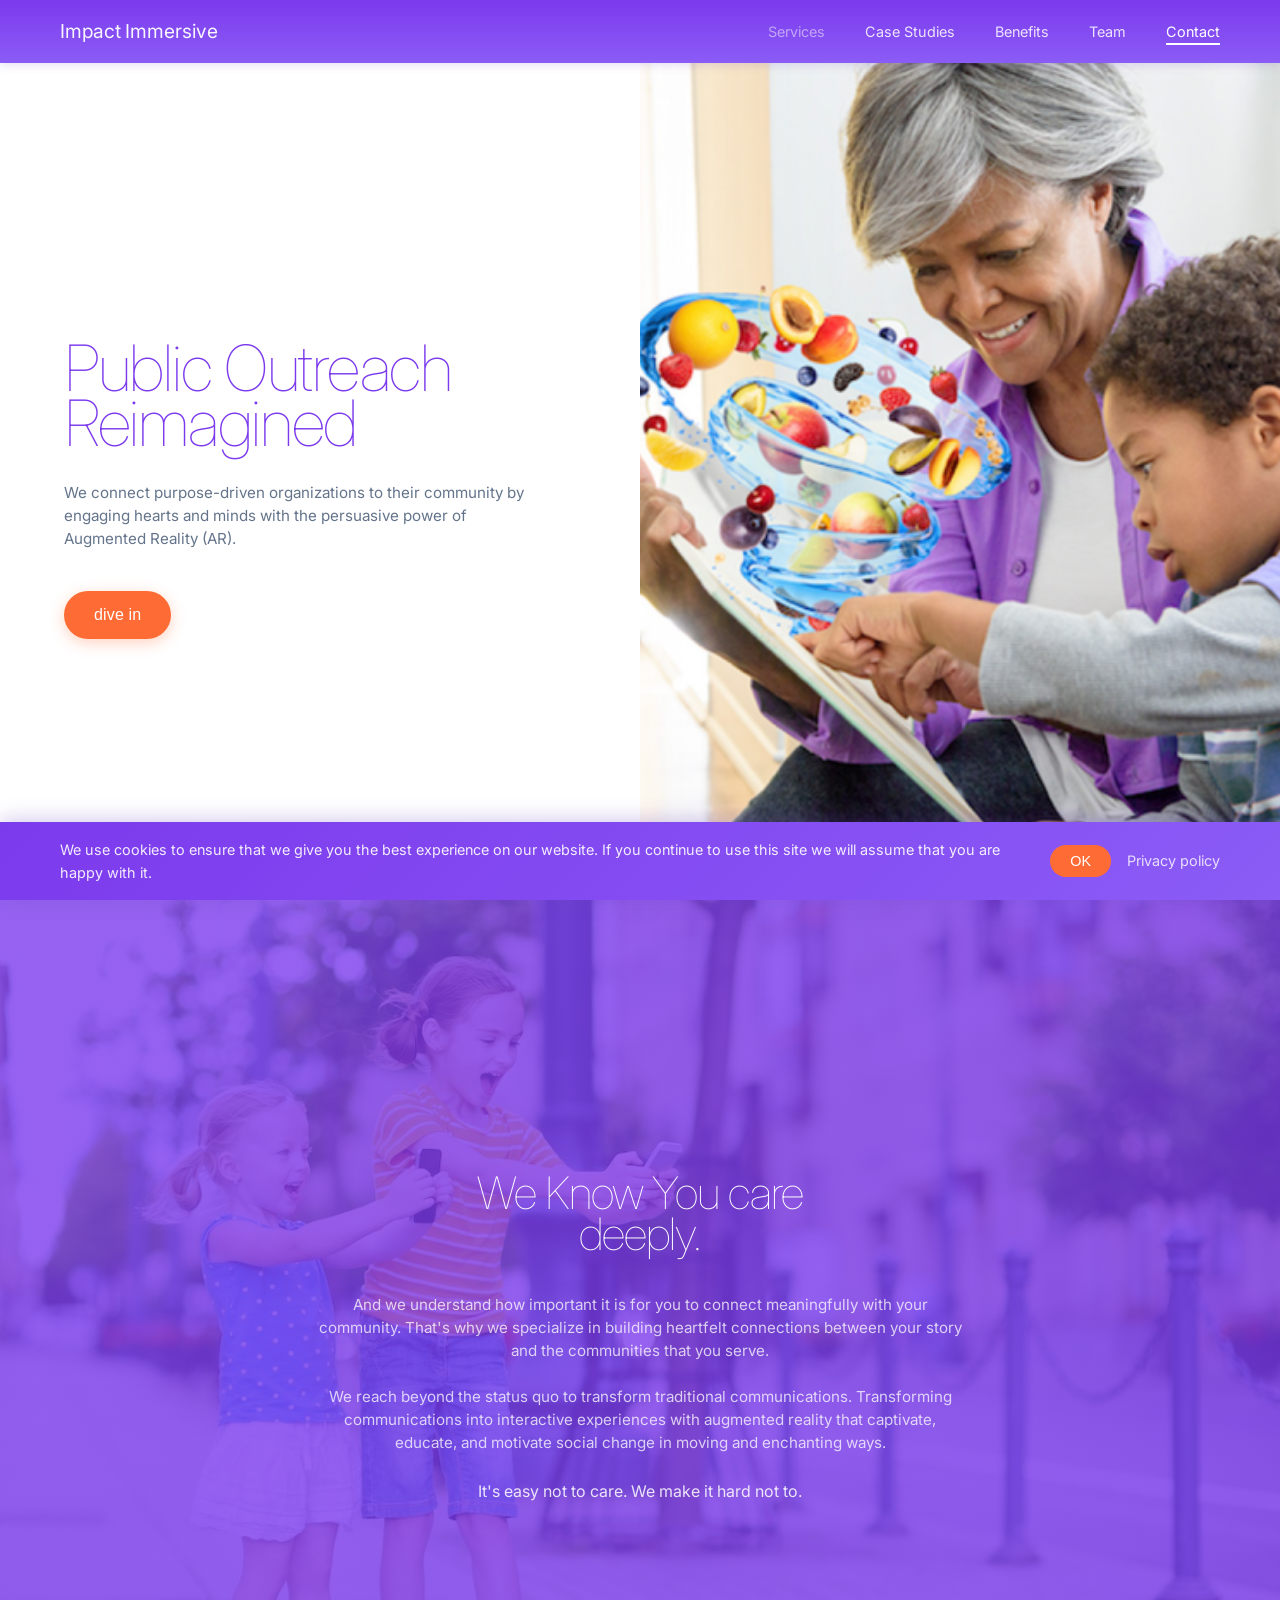
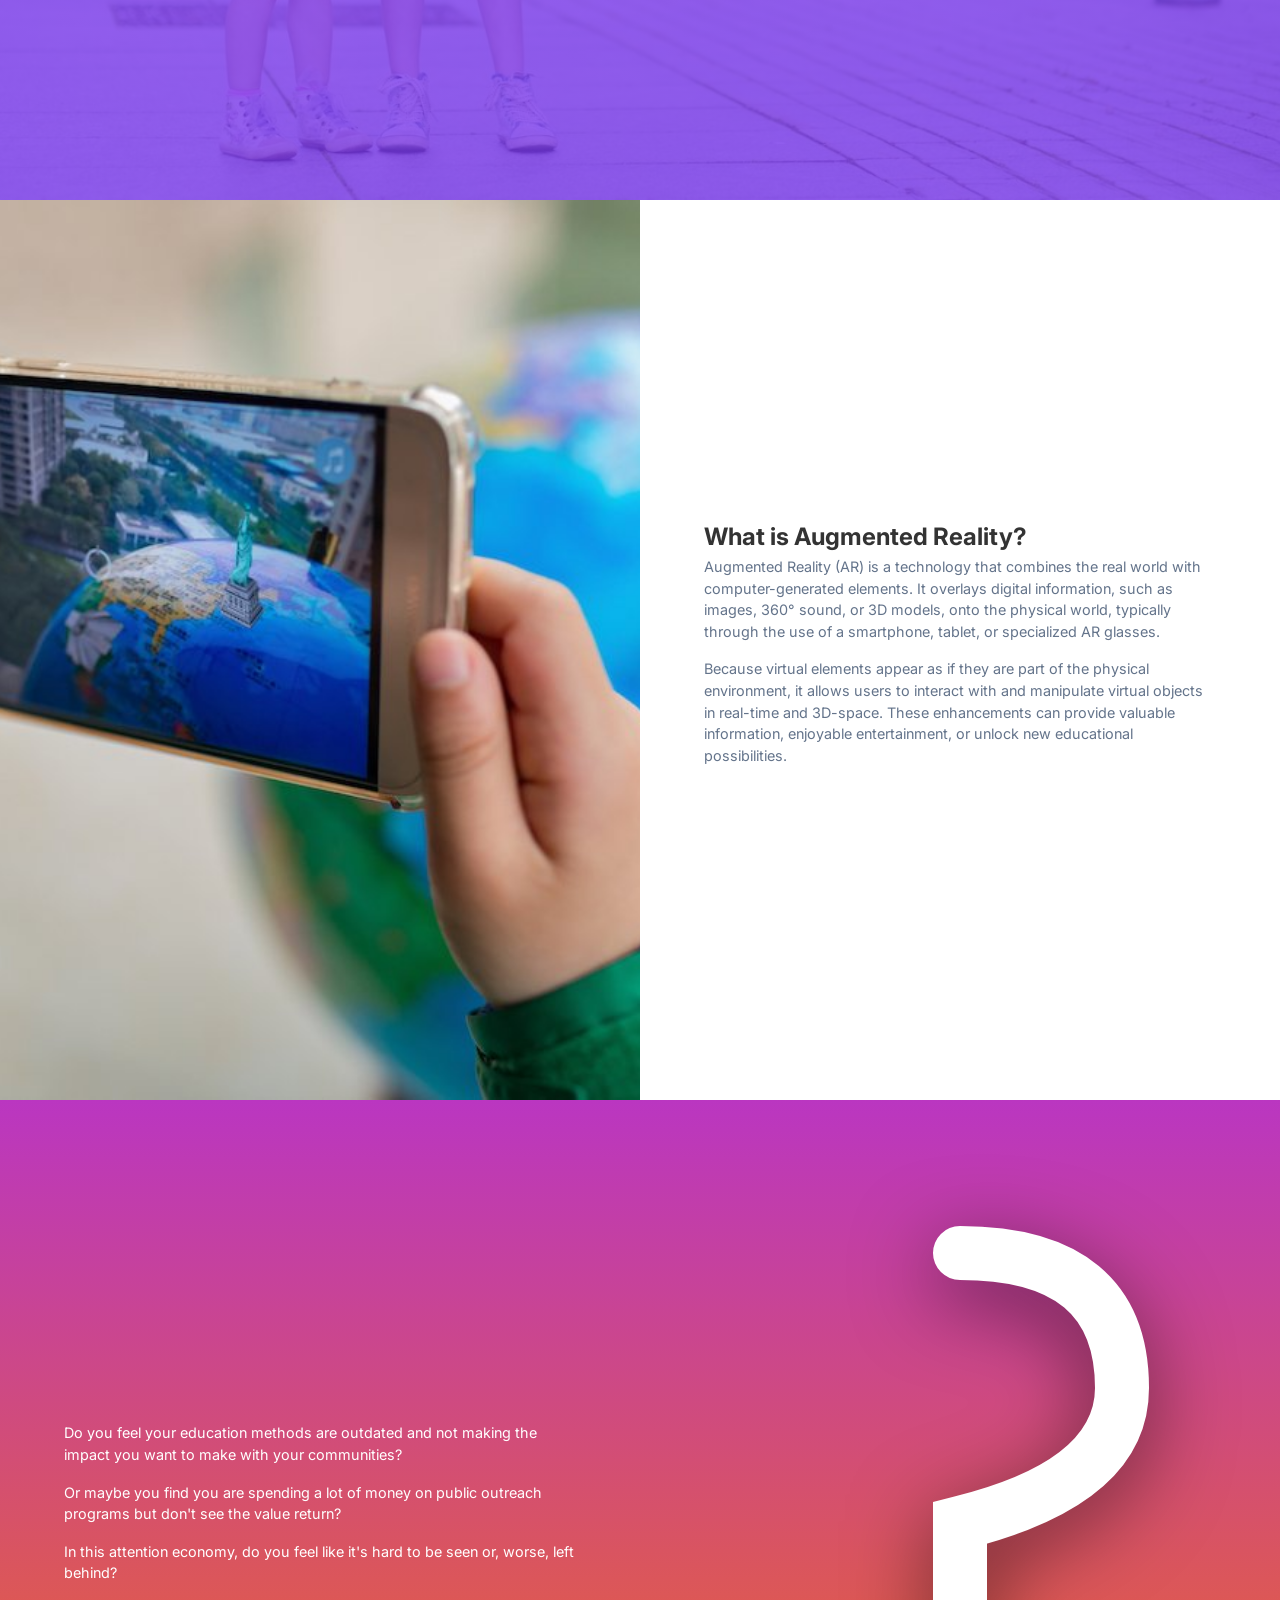
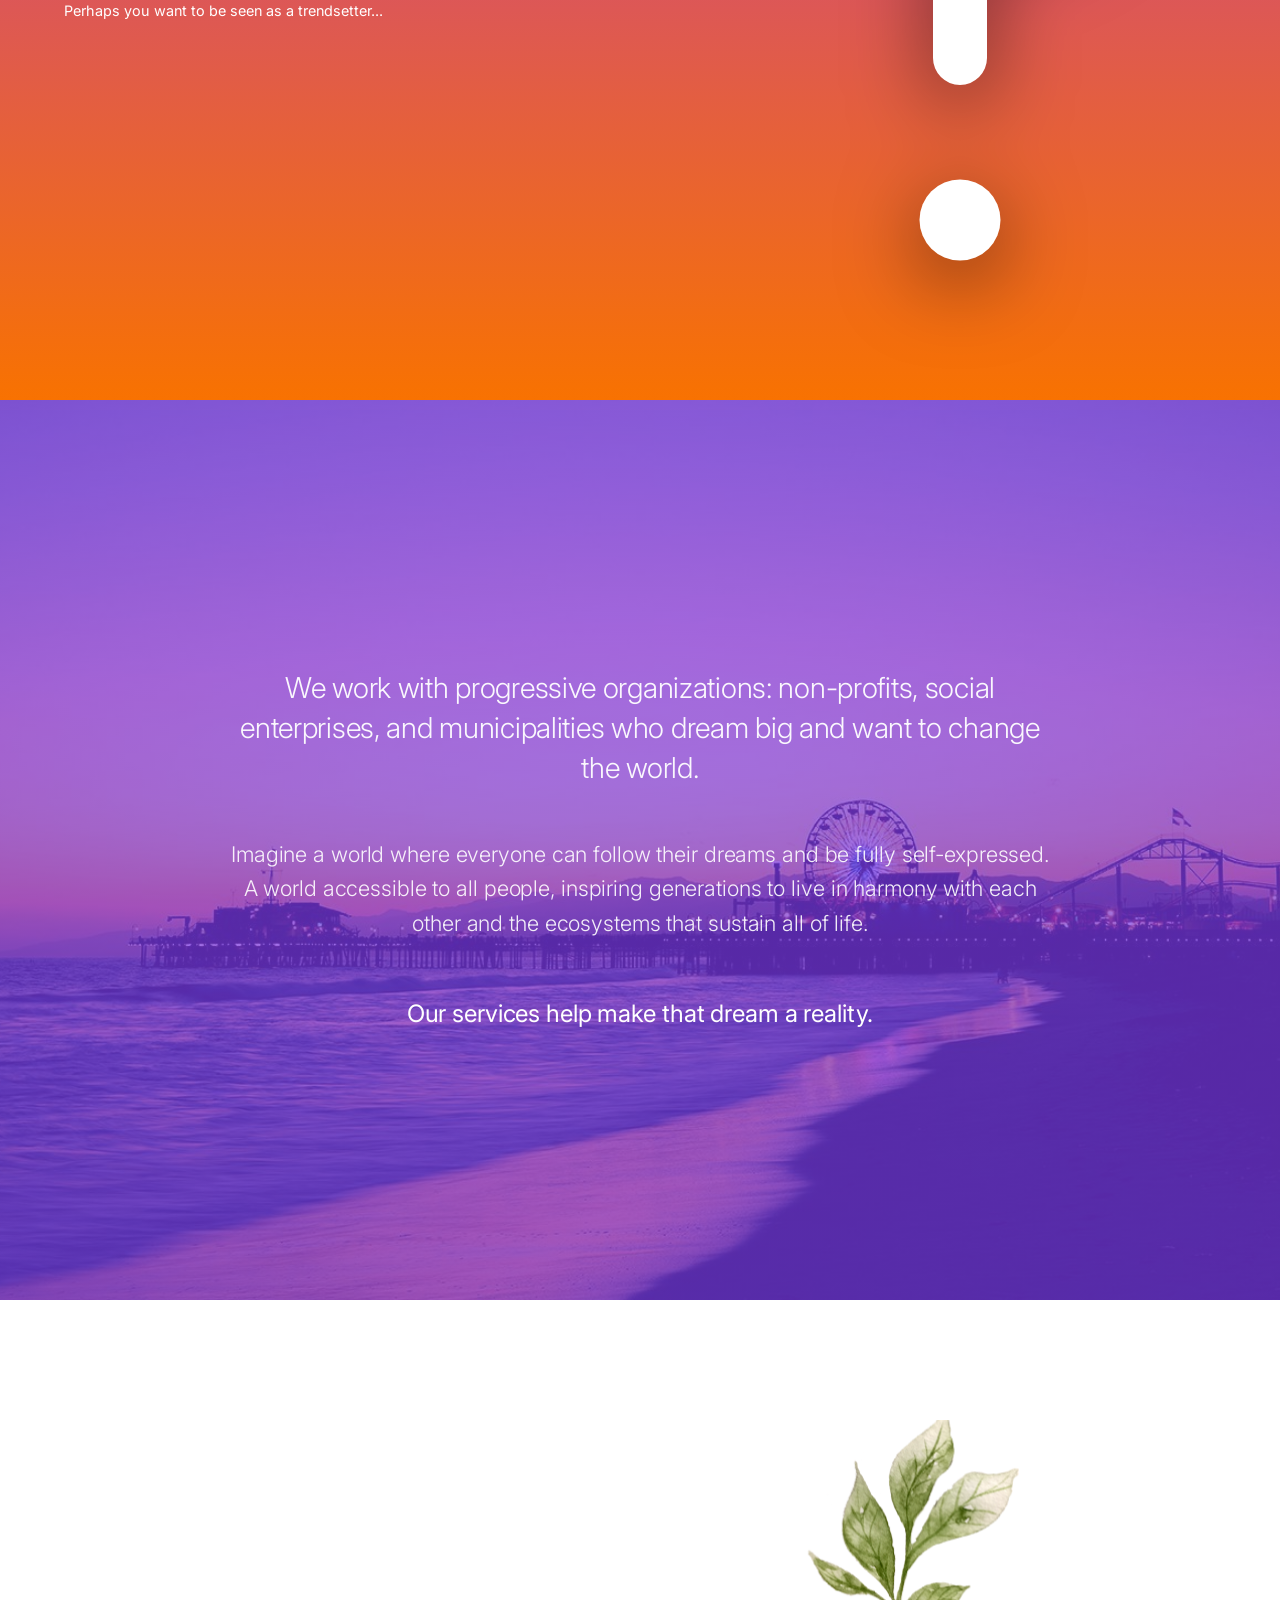
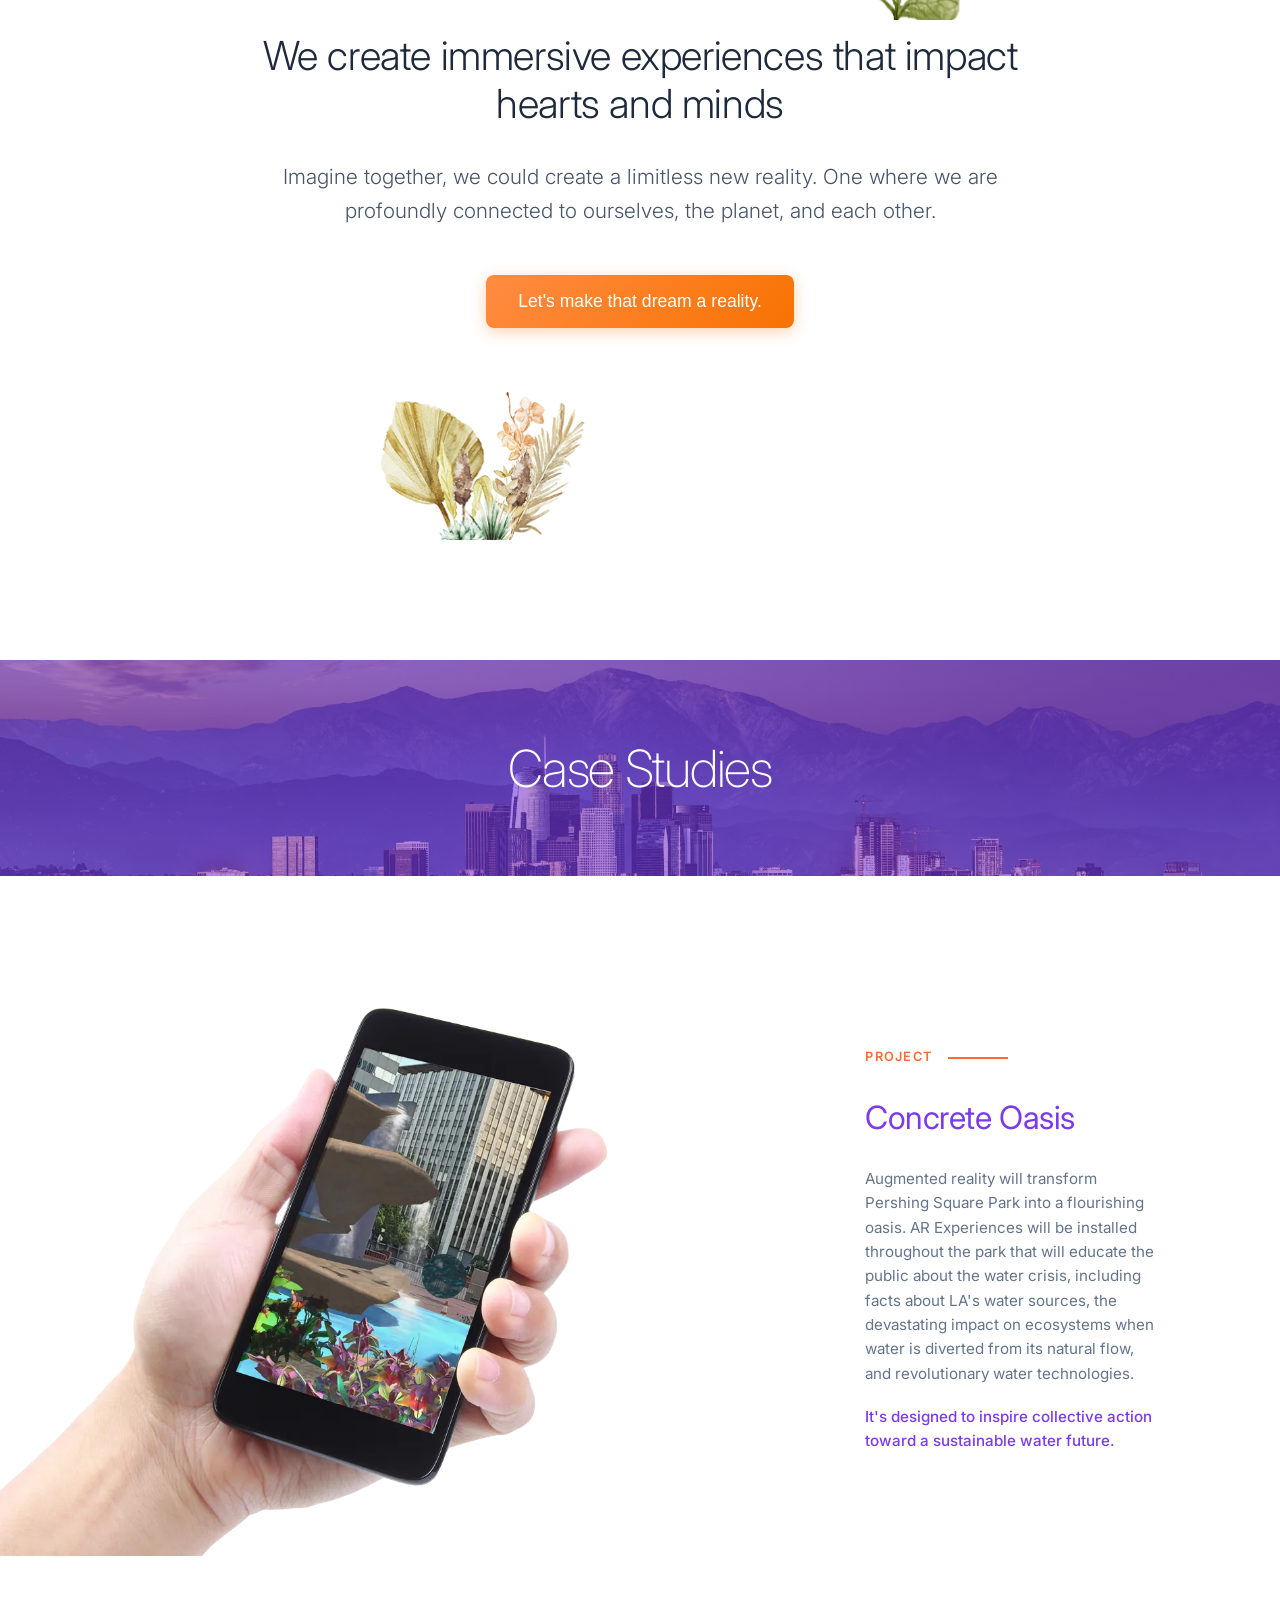
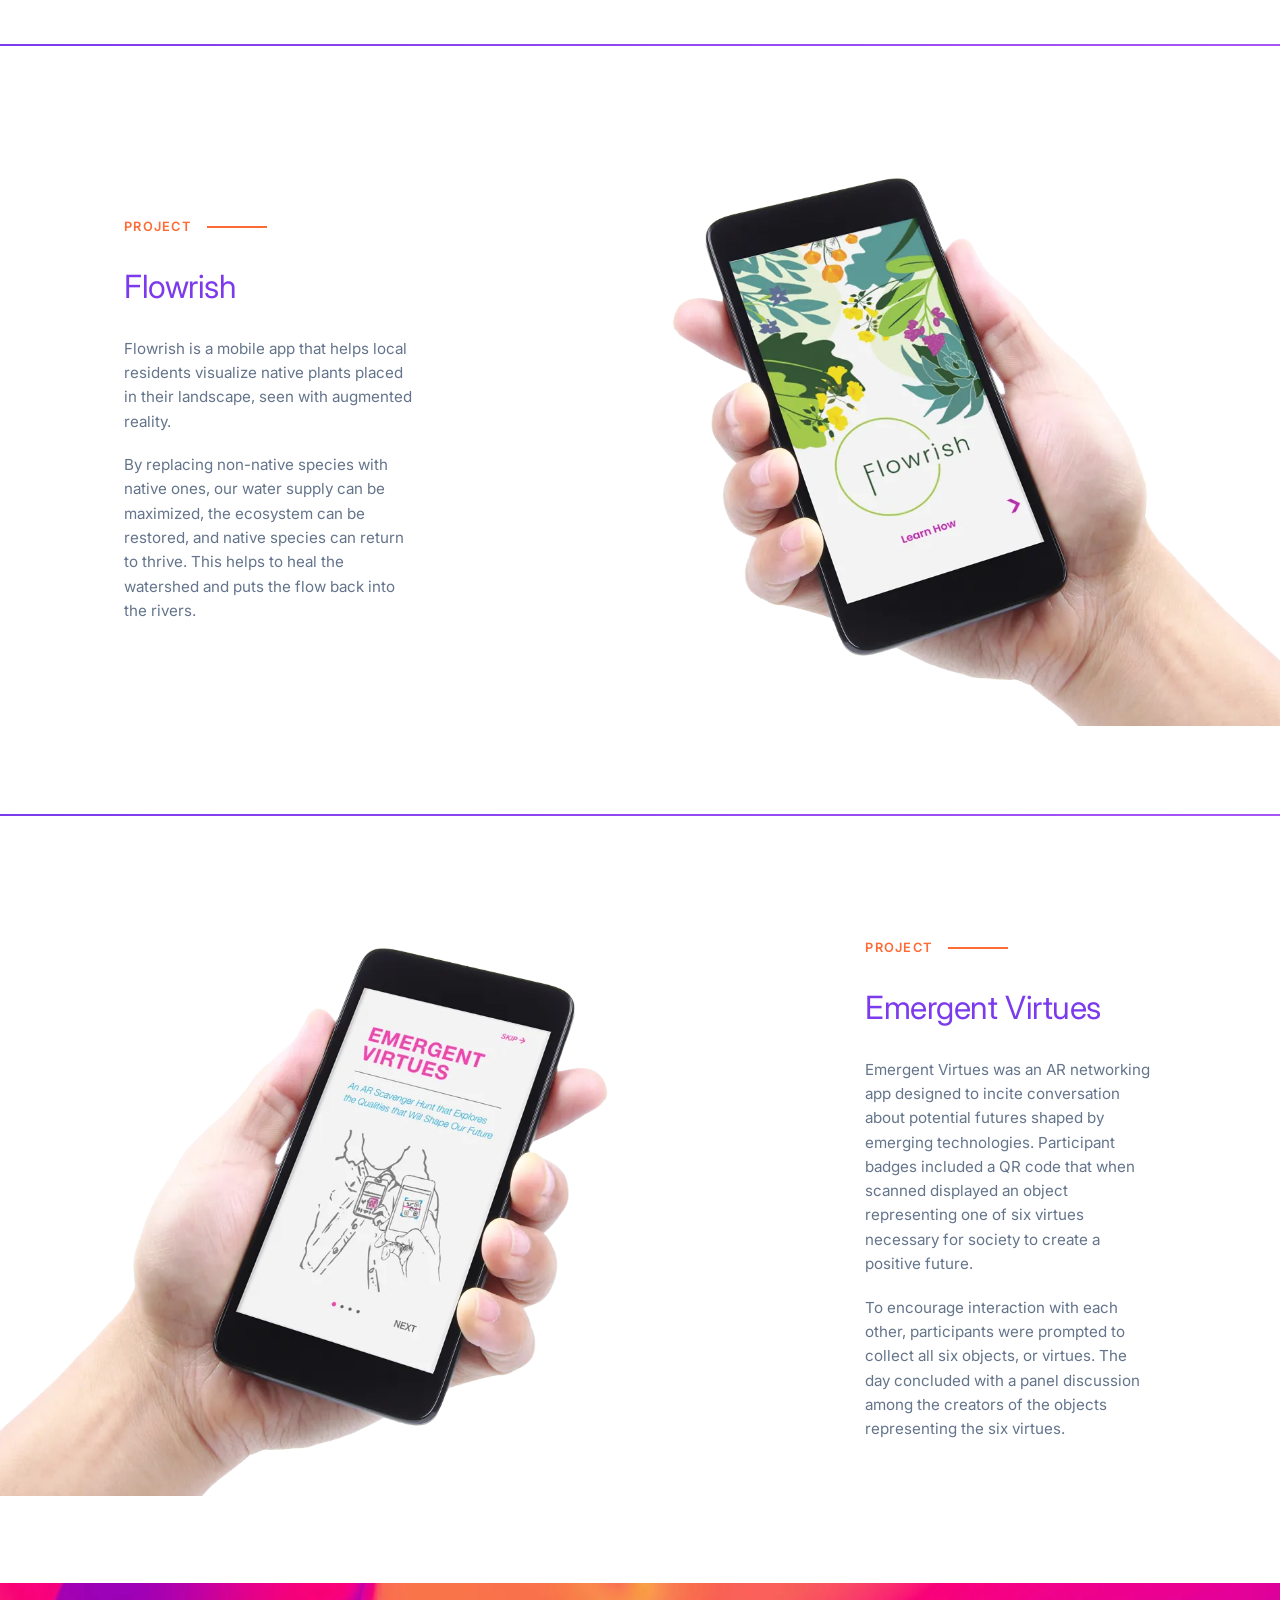
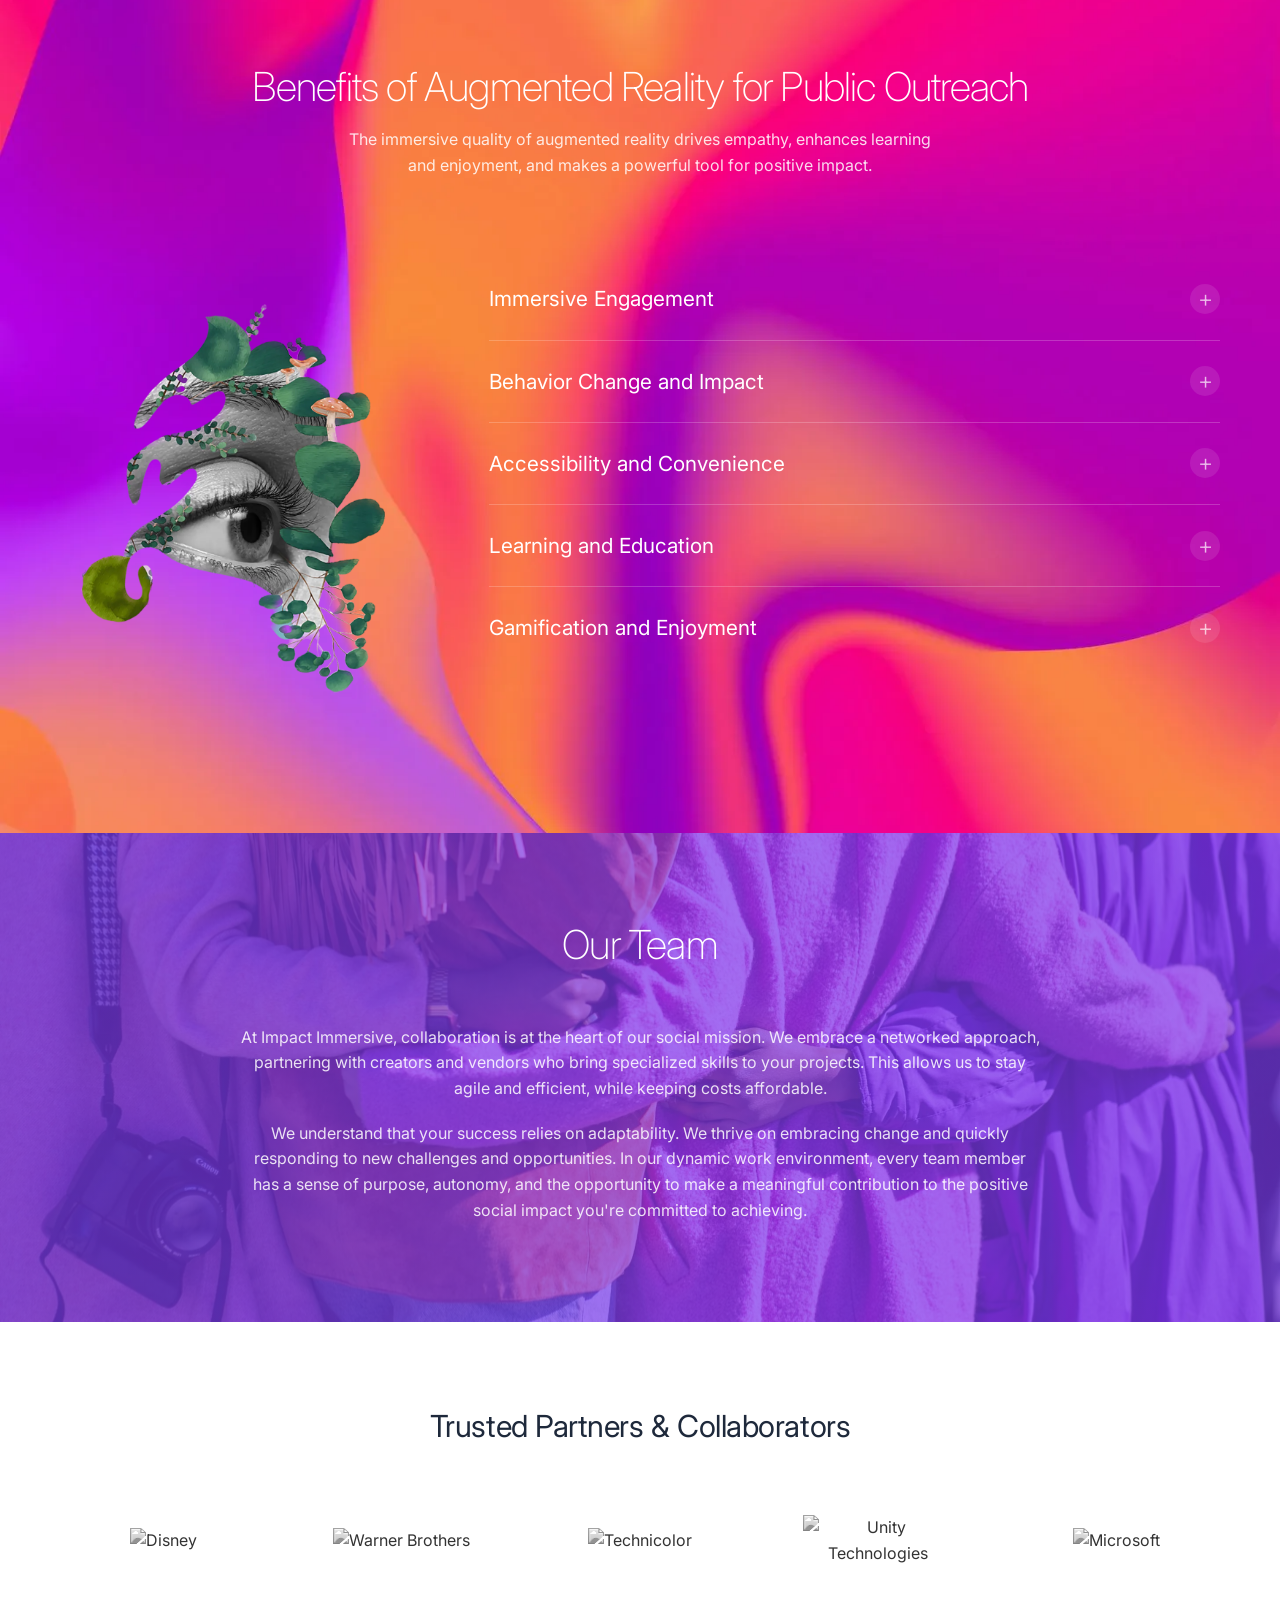
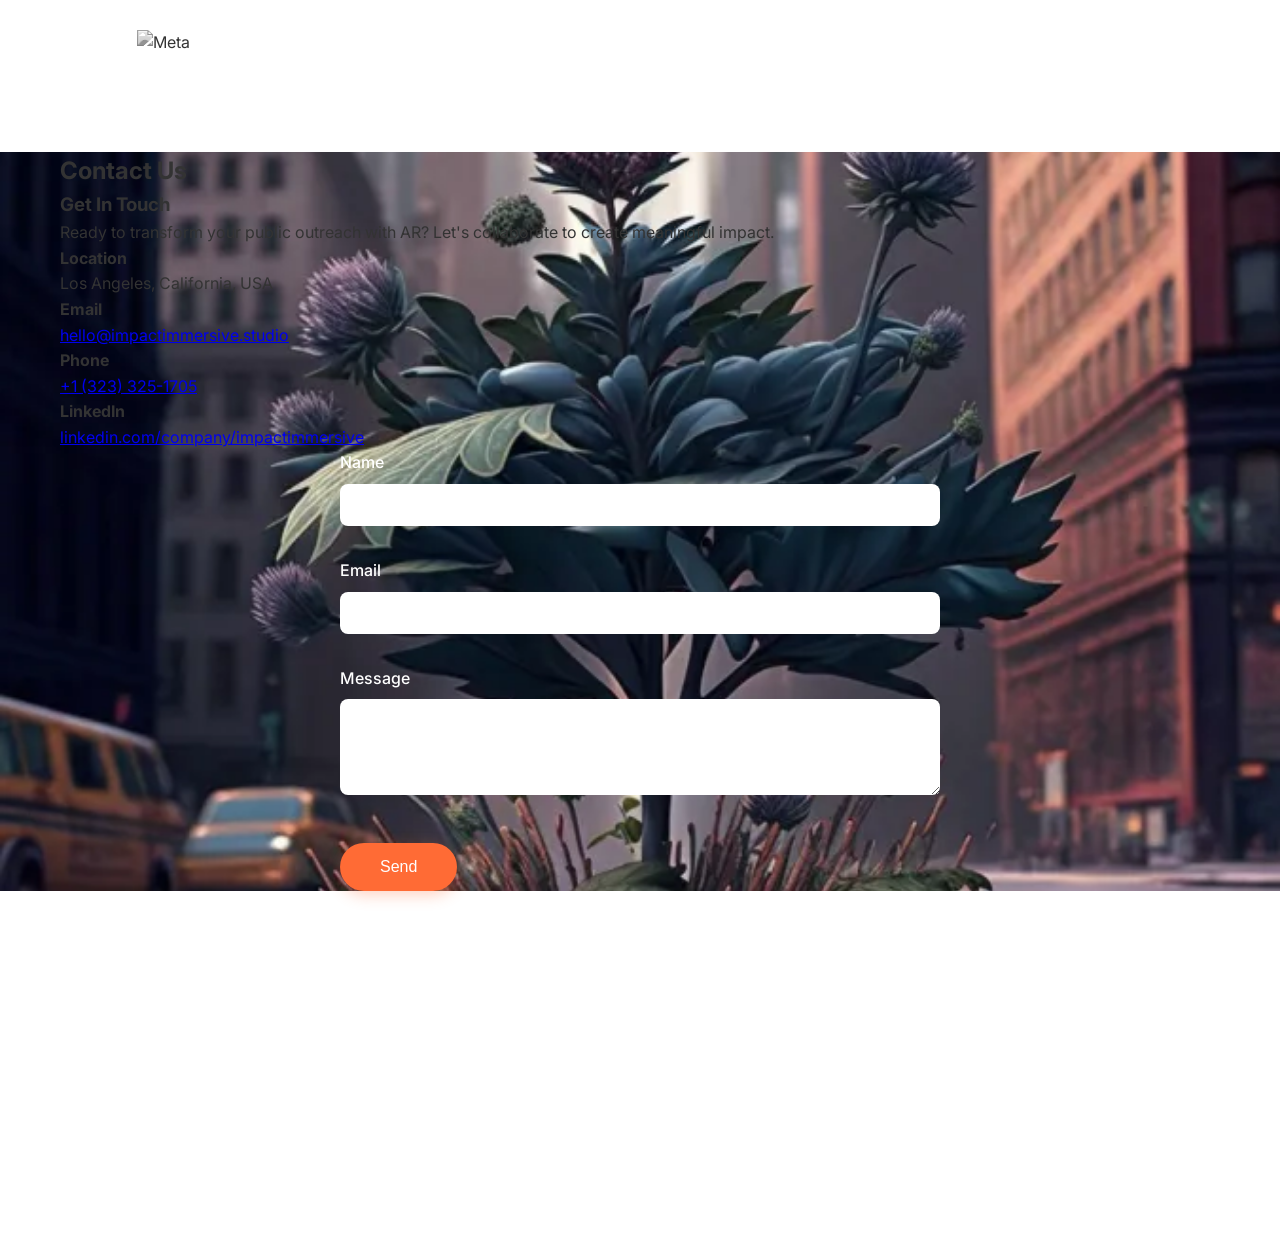
==== commit b92815a4: "auto-commit for 6e2af0bc-12ba-452d-ad3e-2726386f3ce2" ====
--- a/static-html-version/index.html
+++ b/static-html-version/index.html
@@ -470,7 +470,7 @@
                         </div>
                     </div>
                     
-                    <form class="contact-form" onsubmit="handleSubmit(event)">
+                    <form class="contact-form" onsubmit="handleContactSubmit(event)">
                         <div class="form-group">
                             <label for="name">Name</label>
                             <input type="text" id="name" name="name" required>
@@ -482,16 +482,11 @@
                         </div>
                         
                         <div class="form-group">
-                            <label for="organization">Organization</label>
-                            <input type="text" id="organization" name="organization">
+                            <label for="message">Message</label>
+                            <textarea id="message" name="message" rows="4" required></textarea>
                         </div>
                         
-                        <div class="form-group">
-                            <label for="message">Message</label>
-                            <textarea id="message" name="message" rows="5" required></textarea>
-                        </div>
-                        
-                        <button type="submit" class="submit-button">Send Message</button>
+                        <button type="submit" class="submit-button">Send</button>
                     </form>
                 </div>
             </div>
--- a/static-html-version/styles.css
+++ b/static-html-version/styles.css
@@ -1034,15 +1034,24 @@
 
 /* Contact Section */
 .contact-section {
-  background: #ffffff;
+  background-image: url('images/contact-bg.png');
+  background-size: cover;
+  background-position: center center;
+  background-repeat: no-repeat;
 }
 
 .contact-hero {
-  background: linear-gradient(135deg, rgba(124, 58, 237, 0.9), rgba(168, 85, 247, 0.9)), 
-              url('https://images.unsplash.com/photo-1607510643672-6136fa994399?crop=entropy&cs=srgb&fm=jpg&ixid=M3w3NTY2NjZ8MHwxfHNlYXJjaHwyfHxuYXR1cmUlMjBlbnZpcm9ubWVudHxlbnwwfHx8Ymx1ZXwxNzUyOTU2MjI4fDA&ixlib=rb-4.1.0&q=85') center/cover;
   padding: 80px 0;
+}
+
+.contact-overlay {
+  background: rgba(124, 58, 237, 0.7);
+  padding: 60px 80px;
   color: white;
   text-align: center;
+  max-width: 700px;
+  margin: 0 auto;
+  border-radius: 12px;
 }
 
 .contact-title {
@@ -1113,7 +1122,7 @@
 
 /* Contact Footer */
 .contact-footer {
-  background: linear-gradient(180deg, #7c3aed 0%, #8b5cf6 100%);
+  background: transparent;
   padding: 3rem 0 1.5rem;
   color: white;
 }
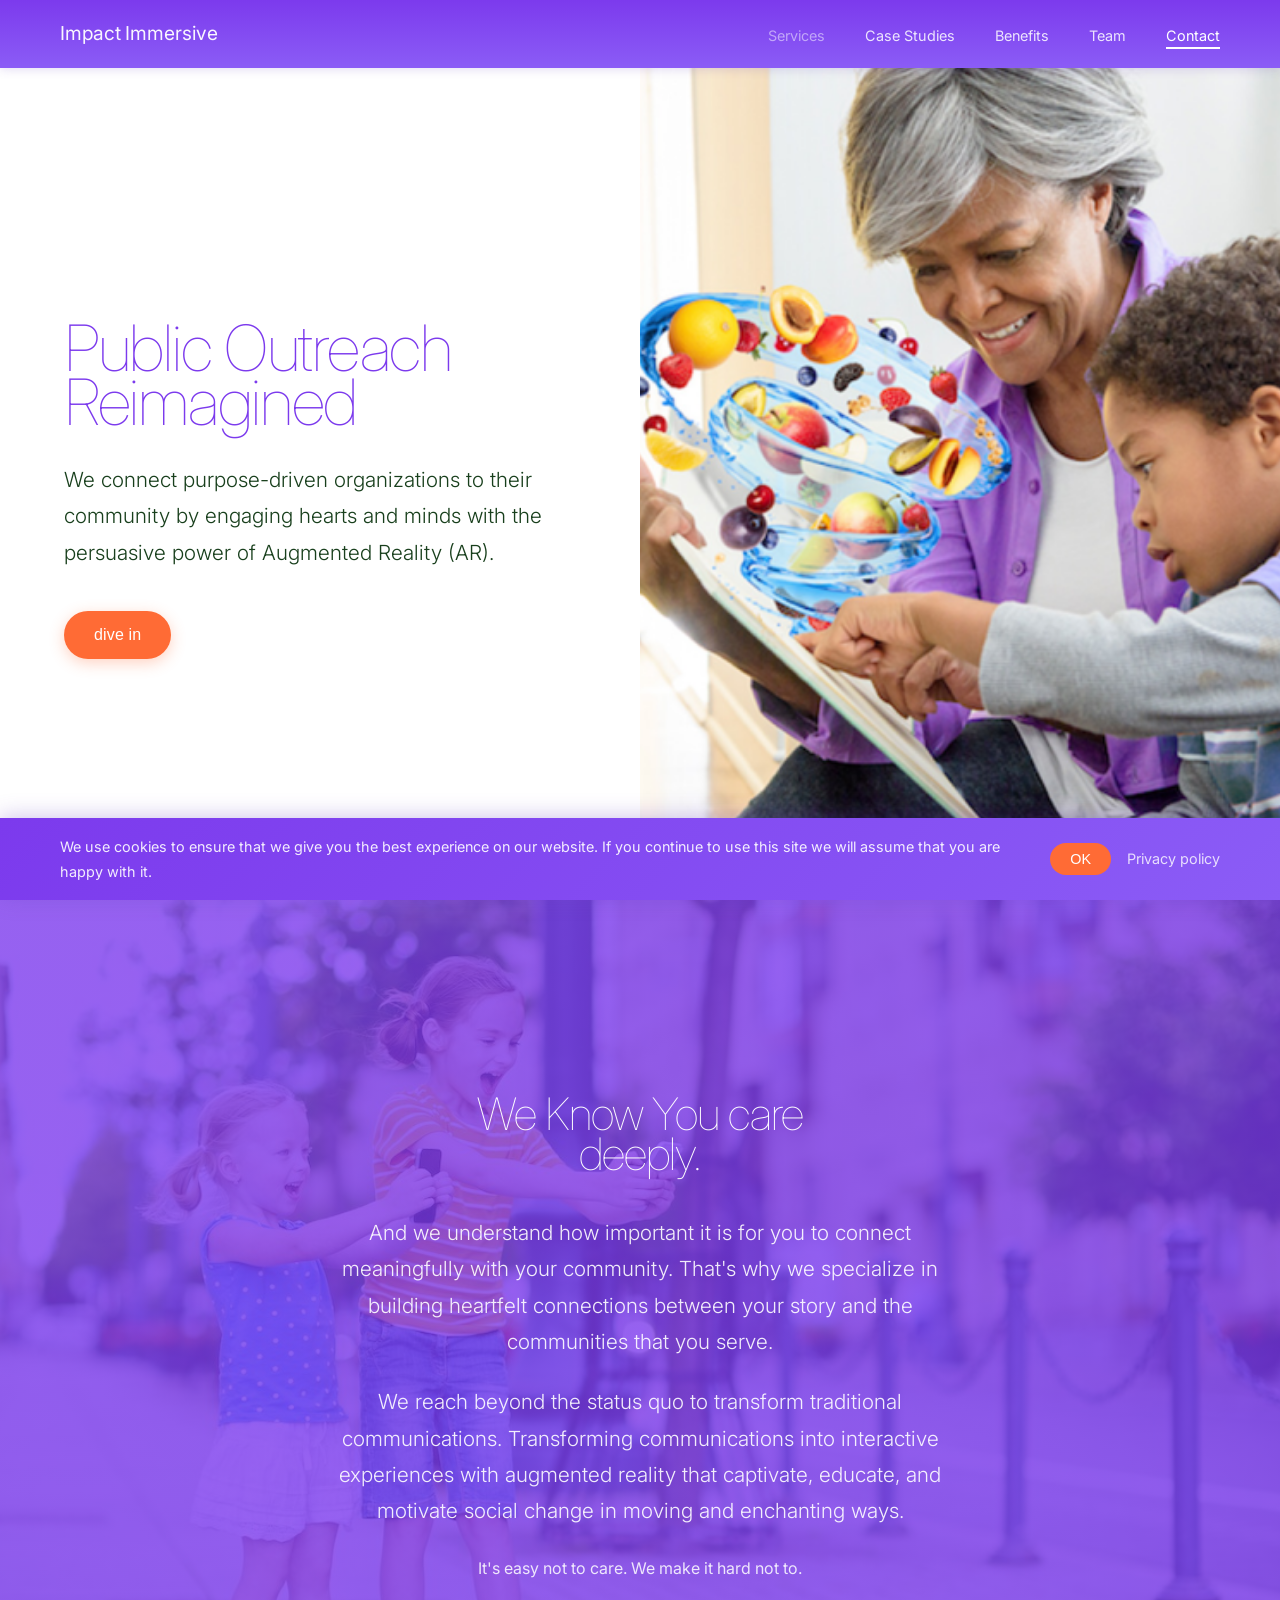
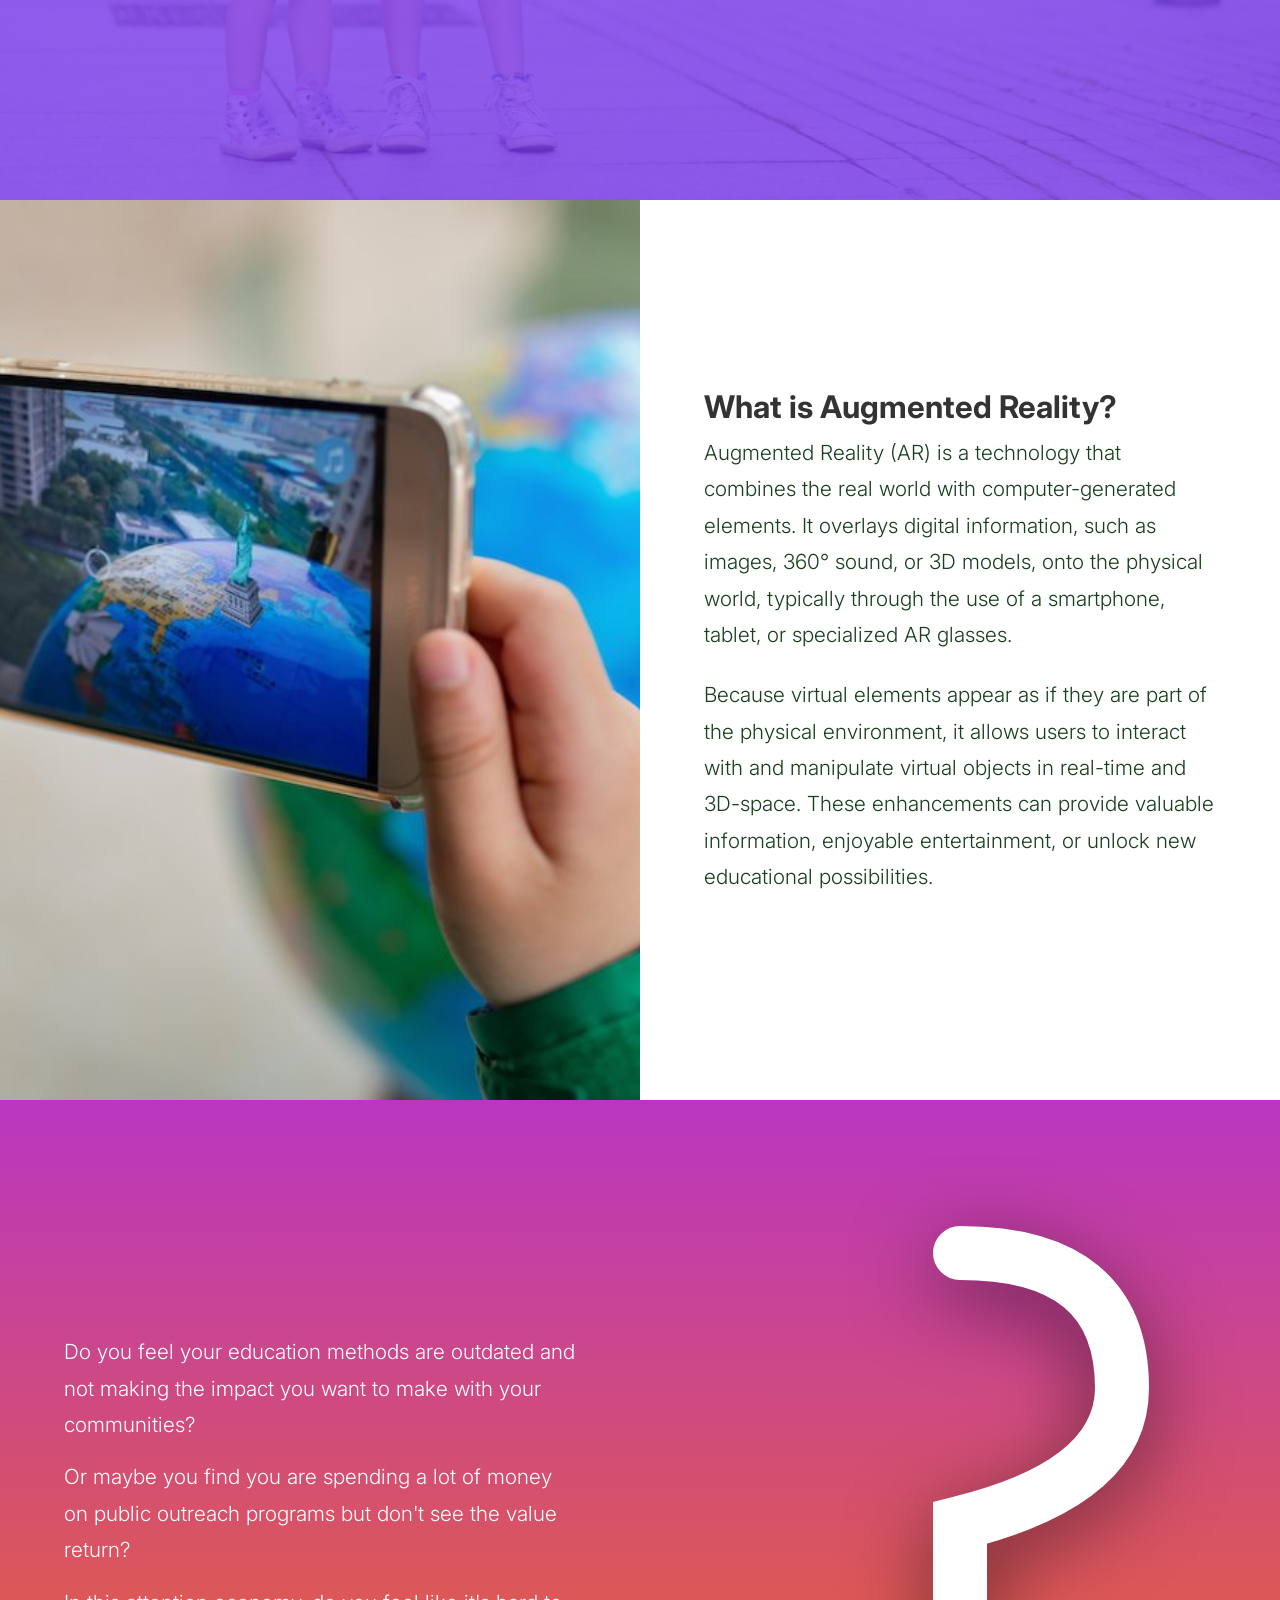
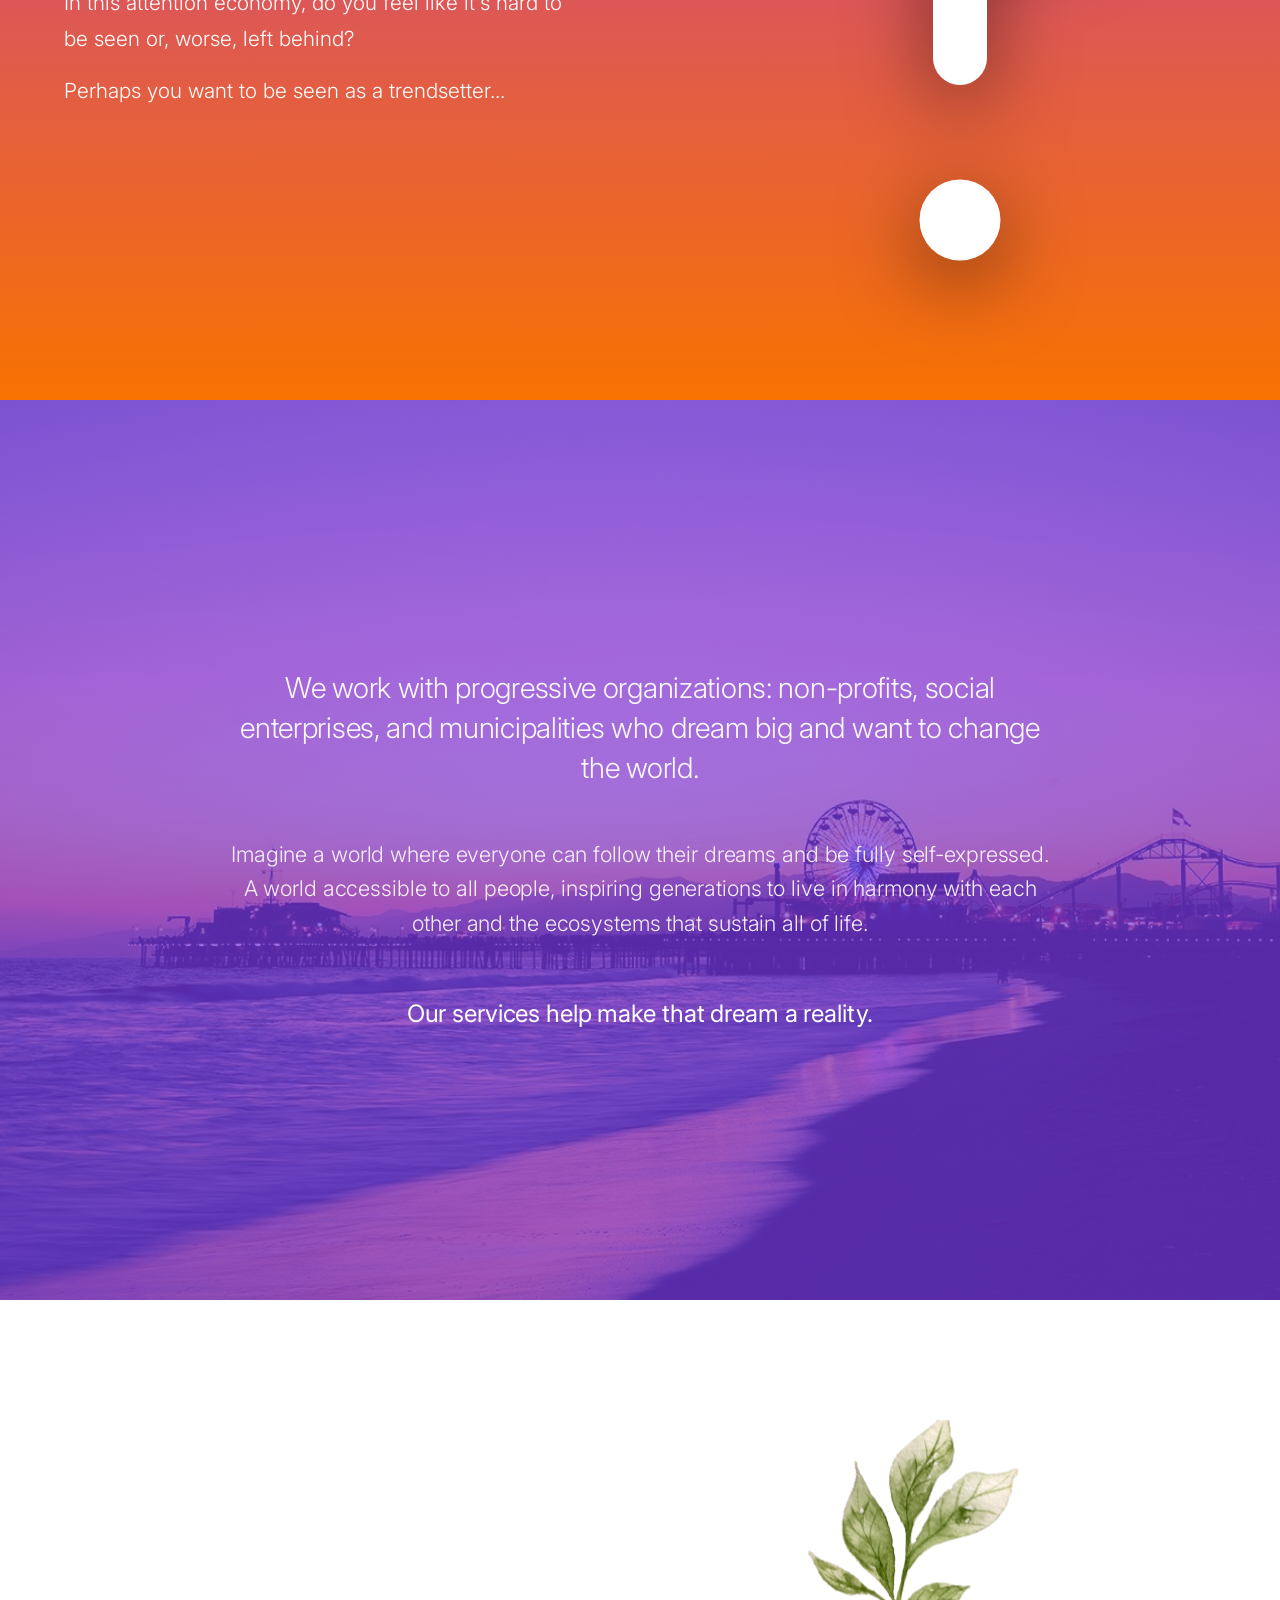
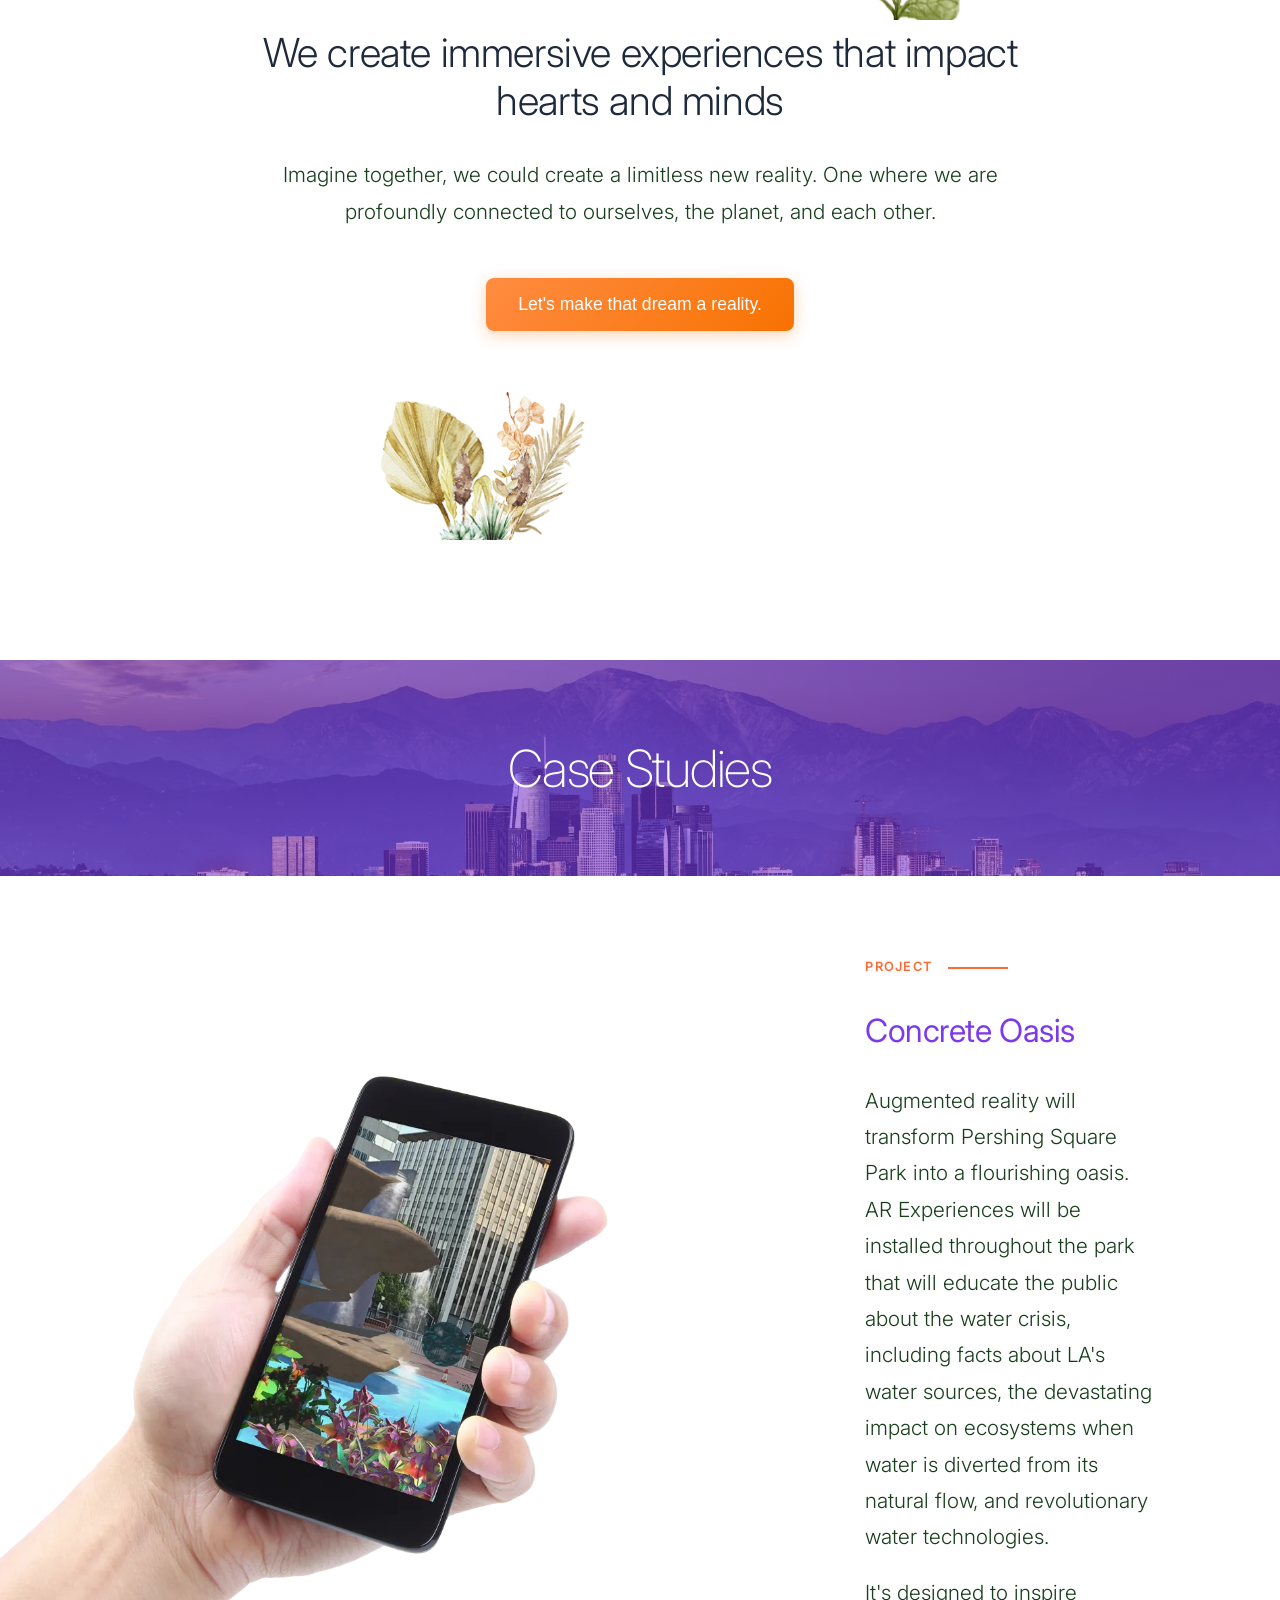
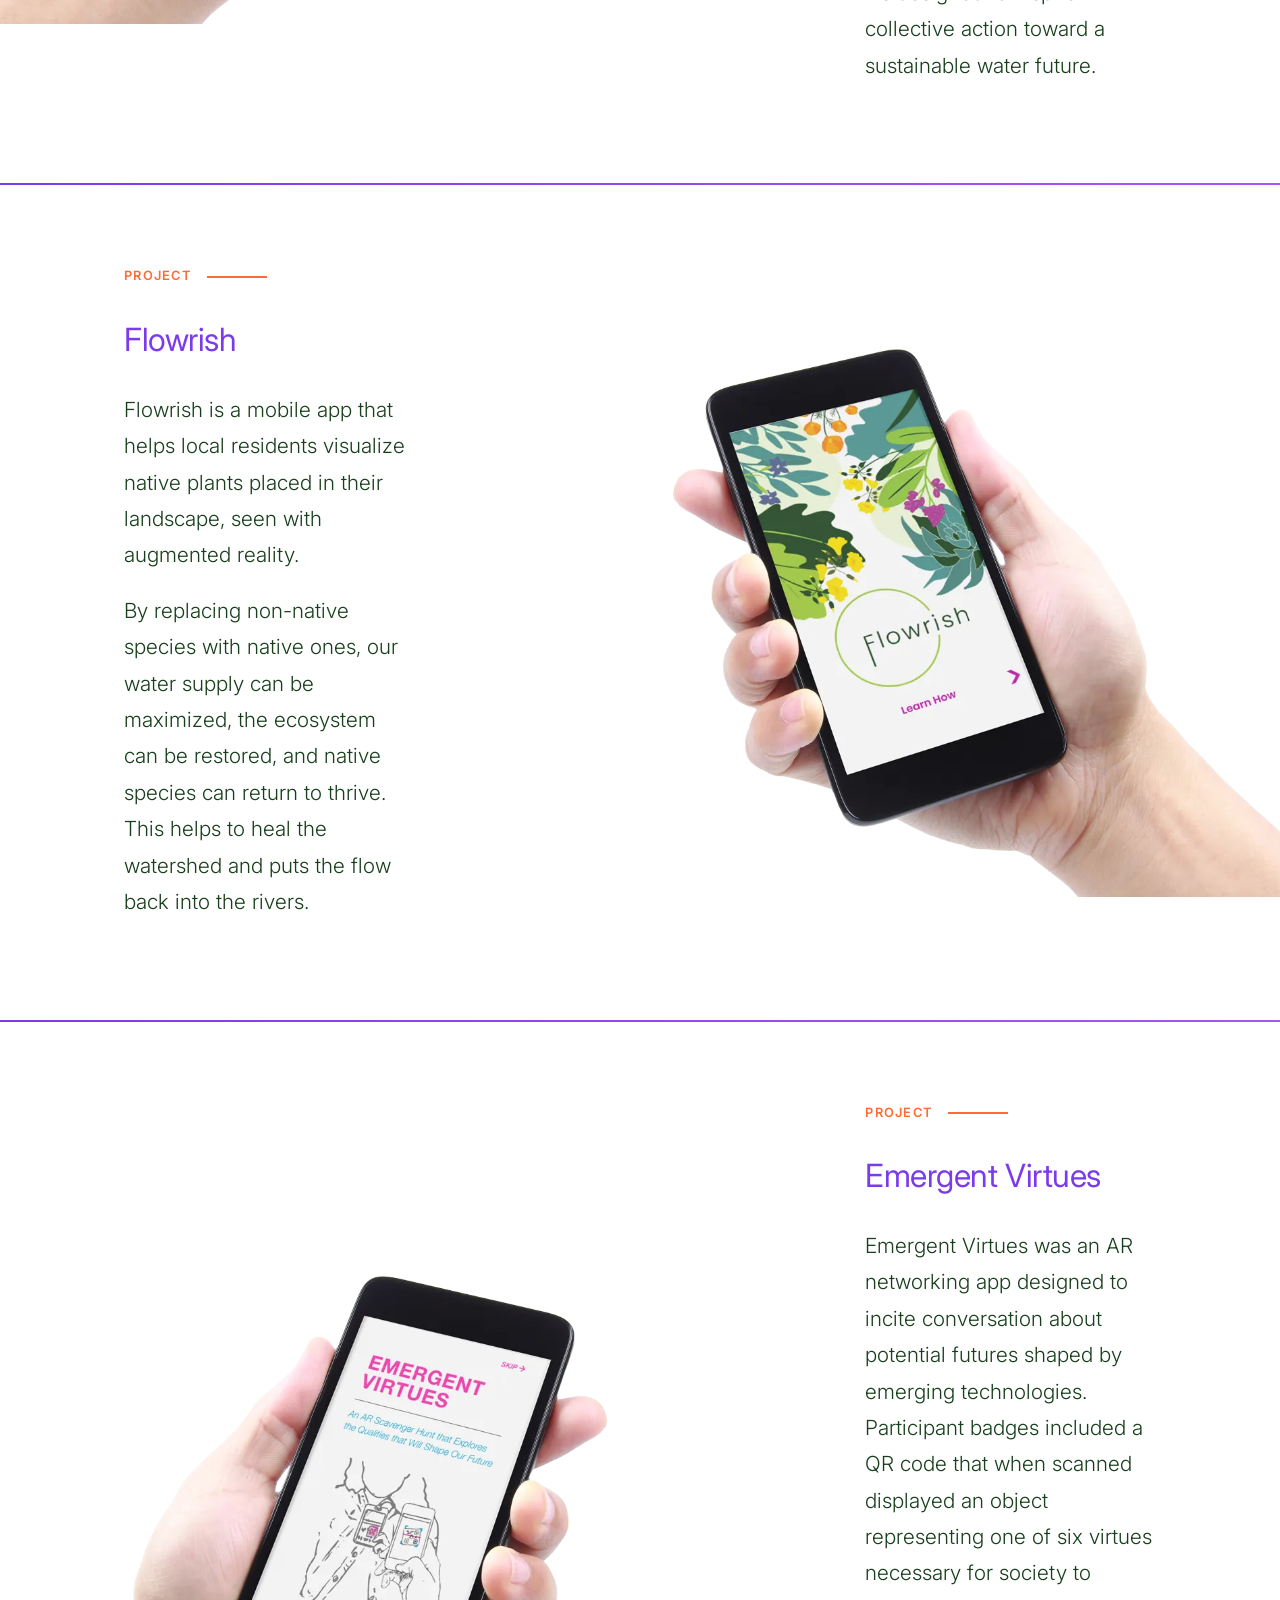
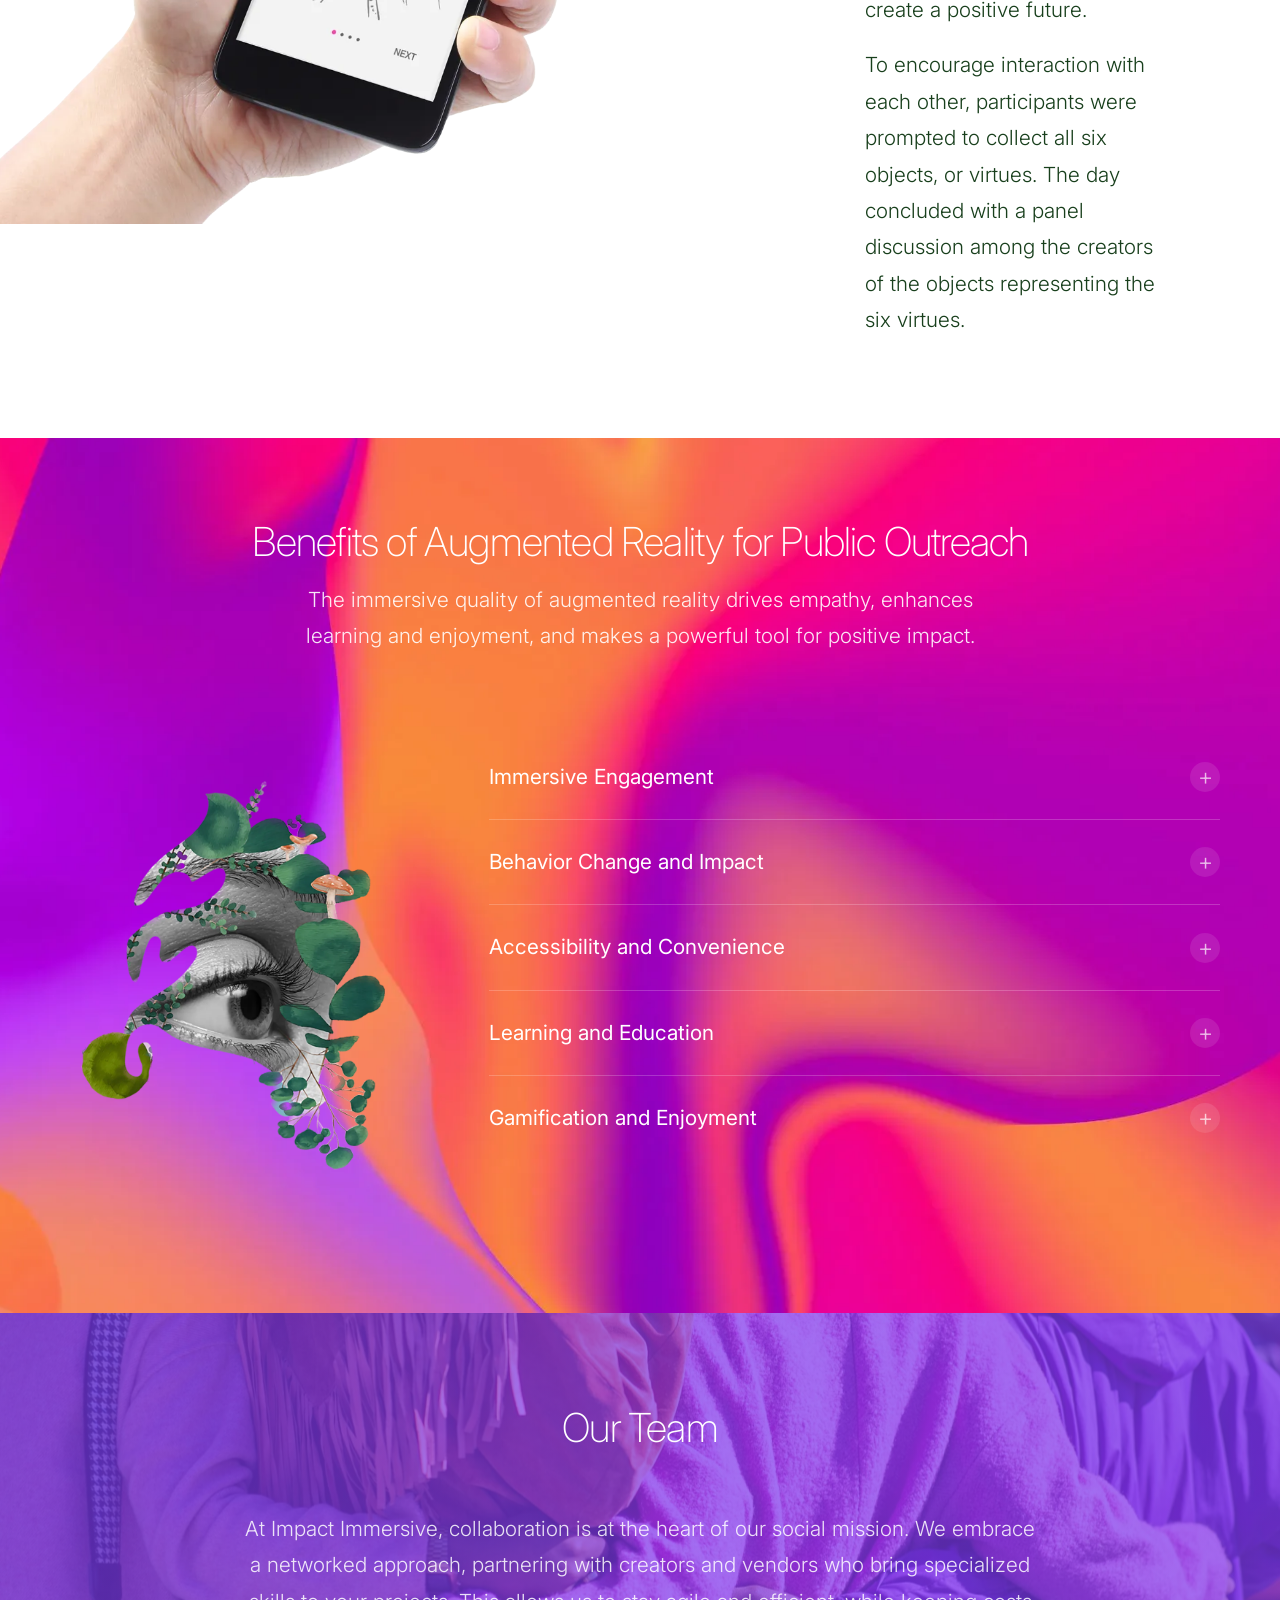
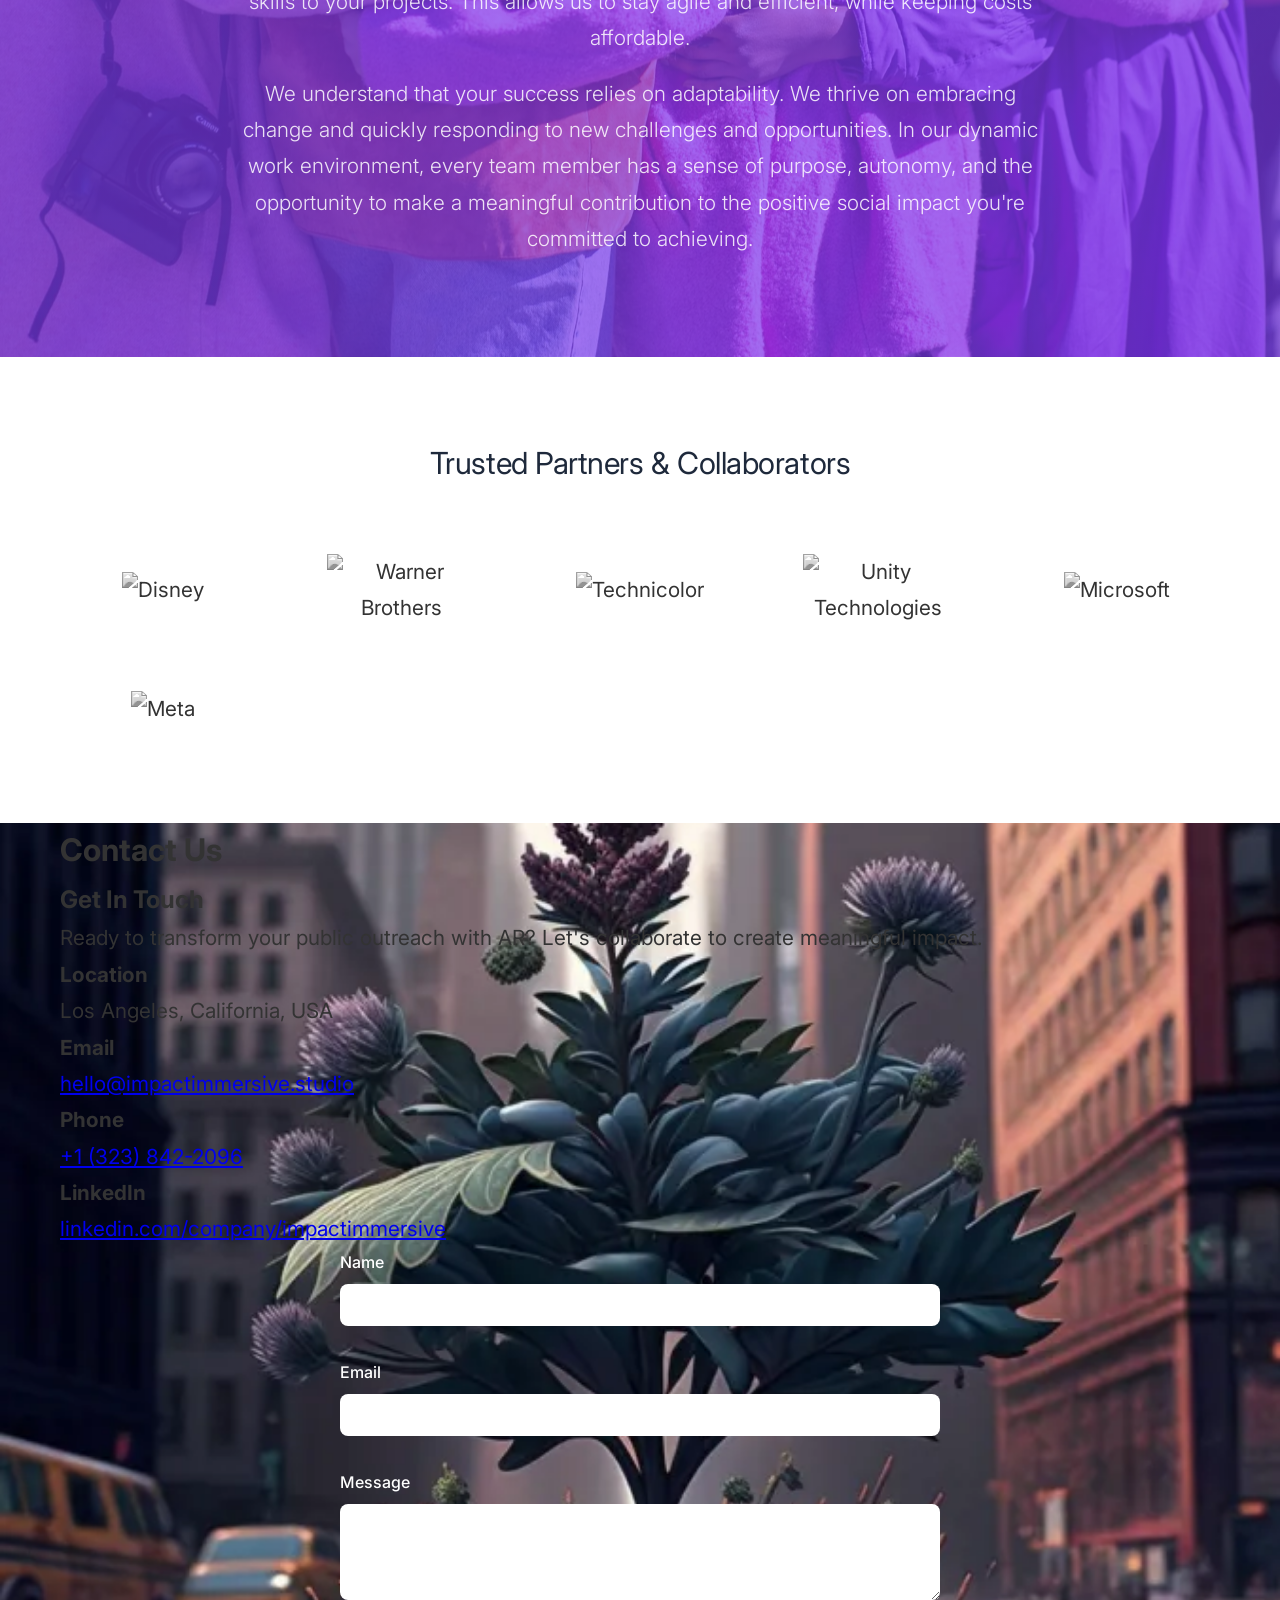
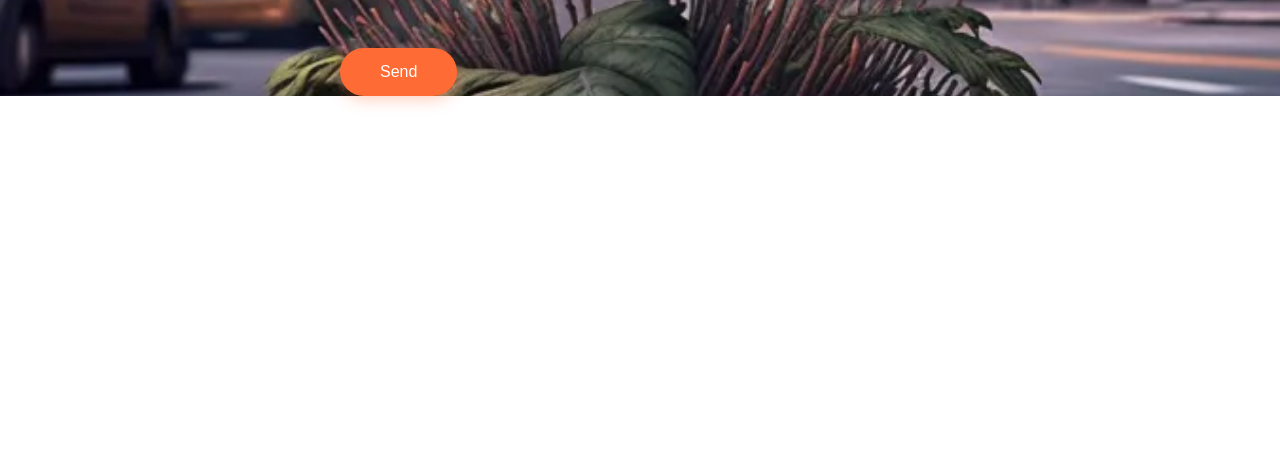
==== commit 4f20522e: "auto-commit for 5100d234-6051-4771-9580-7c1a7d84f4b6" ====
--- a/static-html-version/index.html
+++ b/static-html-version/index.html
@@ -457,7 +457,7 @@
                         <div class="contact-item">
                             <h4>Phone</h4>
                             <p>
-                                <a href="tel:+13233251705">+1 (323) 325-1705</a>
+                                <a href="tel:+13238422096">+1 (323) 842-2096</a>
                             </p>
                         </div>
                         <div class="contact-item">
@@ -500,7 +500,7 @@
                         <h3>Impact Immersive</h3>
                         <p>Los Angeles, California, USA</p>
                         <p><a href="mailto:hello@impactimmersive.studio">hello@impactimmersive.studio</a></p>
-                        <p><a href="tel:+13233251705">+1 (323) 325-1705</a></p>
+                        <p><a href="tel:+13238422096">+1 (323) 842-2096</a></p>
                         <div class="social-links">
                             <a href="https://www.linkedin.com/company/impactimmersive" target="_blank" rel="noopener noreferrer">
                                 LinkedIn
--- a/static-html-version/styles.css
+++ b/static-html-version/styles.css
@@ -10,15 +10,17 @@
 
 html {
   scroll-behavior: smooth;
+  font-size: 16px;
 }
 
 body {
   font-family: 'Inter', -apple-system, BlinkMacSystemFont, 'Segoe UI', sans-serif;
   -webkit-font-smoothing: antialiased;
   -moz-osx-font-smoothing: grayscale;
-  line-height: 1.6;
+  line-height: 1.75;
   color: #333;
   font-weight: 400;
+  font-size: 1.3rem;
 }
 
 .container {
@@ -164,12 +166,12 @@
 }
 
 .hero-description {
-  font-size: 0.95rem;
-  font-weight: 400;
-  line-height: 1.5;
+  font-size: 1.3rem;
+  color: #183f1c;
   margin-bottom: 2.5rem;
-  color: #64748b;
-  max-width: 460px;
+  line-height: 1.75;
+  max-width: 500px;
+  font-weight: 300;
 }
 
 .hero-image {
@@ -244,11 +246,11 @@
 }
 
 .we-know-text p {
-  font-size: 0.95rem;
-  line-height: 1.5;
+  font-size: 1.3rem;
+  color: rgba(255, 255, 255, 0.9);
   margin-bottom: 1.5rem;
-  color: rgba(255, 255, 255, 0.75);
-  font-weight: 400;
+  line-height: 1.75;
+  font-weight: 300;
 }
 
 .we-know-text .tagline {
@@ -432,11 +434,11 @@
 }
 
 .ar-text p {
-  font-size: 0.9rem;
-  line-height: 1.5;
-  color: #64748b;
-  margin-bottom: 1rem;
-  font-weight: 400;
+  color: #183f1c;
+  line-height: 1.75;
+  margin-bottom: 1.5rem;
+  font-size: 1.3rem;
+  font-weight: 300;
 }
 
 .pain-points {
@@ -452,22 +454,24 @@
 }
 
 .pain-point-questions p {
-  font-size: 0.9rem;
-  line-height: 1.5;
+  font-size: 1.3rem;
+  line-height: 1.75;
   color: #64748b;
   margin-bottom: 1rem;
   font-style: normal;
+  font-weight: 300;
   max-width: 650px;
   margin-left: auto;
   margin-right: auto;
 }
 
 .vision-statement p {
-  font-size: 0.9rem;
-  line-height: 1.5;
+  font-size: 1.3rem;
+  line-height: 1.75;
   color: #64748b;
   margin-bottom: 1rem;
   text-align: center;
+  font-weight: 300;
   max-width: 650px;
   margin-left: auto;
   margin-right: auto;
@@ -517,9 +521,9 @@
 
 .immersive-text p {
   font-size: 1.3rem;
-  line-height: 1.6;
+  line-height: 1.75;
   margin-bottom: 3rem;
-  color: #475569;
+  color: #183f1c;
   font-weight: 300;
 }
 
@@ -704,15 +708,16 @@
 }
 
 .case-study-text p {
-  color: #64748b;
-  line-height: 1.6;
+  color: #183f1c;
+  line-height: 1.75;
   margin-bottom: 1.2rem;
-  font-size: 0.95rem;
+  font-size: 1.3rem;
+  font-weight: 300;
 }
 
 .case-study-impact {
-  font-weight: 500 !important;
-  color: #7c3aed !important;
+  font-weight: 300 !important;
+  color: #183f1c !important;
 }
 
 /* Benefits Section */
@@ -740,11 +745,12 @@
 }
 
 .benefits-subtitle {
-  color: rgba(255, 255, 255, 0.85);
-  font-size: 1rem;
-  max-width: 600px;
+  color: rgba(255, 255, 255, 0.9);
+  font-size: 1.3rem;
+  max-width: 700px;
   margin: 0 auto;
-  line-height: 1.6;
+  line-height: 1.75;
+  font-weight: 300;
 }
 
 /* Benefits Content Layout */
@@ -948,9 +954,10 @@
 }
 
 .founder-info p {
-  color: #64748b;
-  line-height: 1.6;
-  font-size: 0.95rem;
+  color: #183f1c;
+  line-height: 1.75;
+  font-size: 1.3rem;
+  font-weight: 300;
 }
 
 /* Team Section */
@@ -982,9 +989,10 @@
 
 .team-text p {
   color: rgba(255, 255, 255, 0.85);
-  line-height: 1.6;
+  line-height: 1.75;
   margin-bottom: 1.2rem;
-  font-size: 1rem;
+  font-size: 1.3rem;
+  font-weight: 300;
 }
 
 /* Logo Section */
@@ -1283,6 +1291,14 @@
 
 /* Responsive Design */
 @media (max-width: 768px) {
+  html {
+    font-size: 14px;
+  }
+  
+  body {
+    font-size: 1.1rem;
+  }
+  
   .menu-toggle {
     display: flex;
   }
@@ -1390,6 +1406,14 @@
 }
 
 @media (max-width: 480px) {
+  html {
+    font-size: 13px;
+  }
+  
+  body {
+    font-size: 1rem;
+  }
+  
   .hero-title {
     font-size: 2.2rem;
   }
@@ -1414,7 +1438,7 @@
   .we-know-text p,
   .ar-text p,
   .vision-statement p {
-    font-size: 0.9rem;
+    font-size: 1.1rem;
   }
 }
 
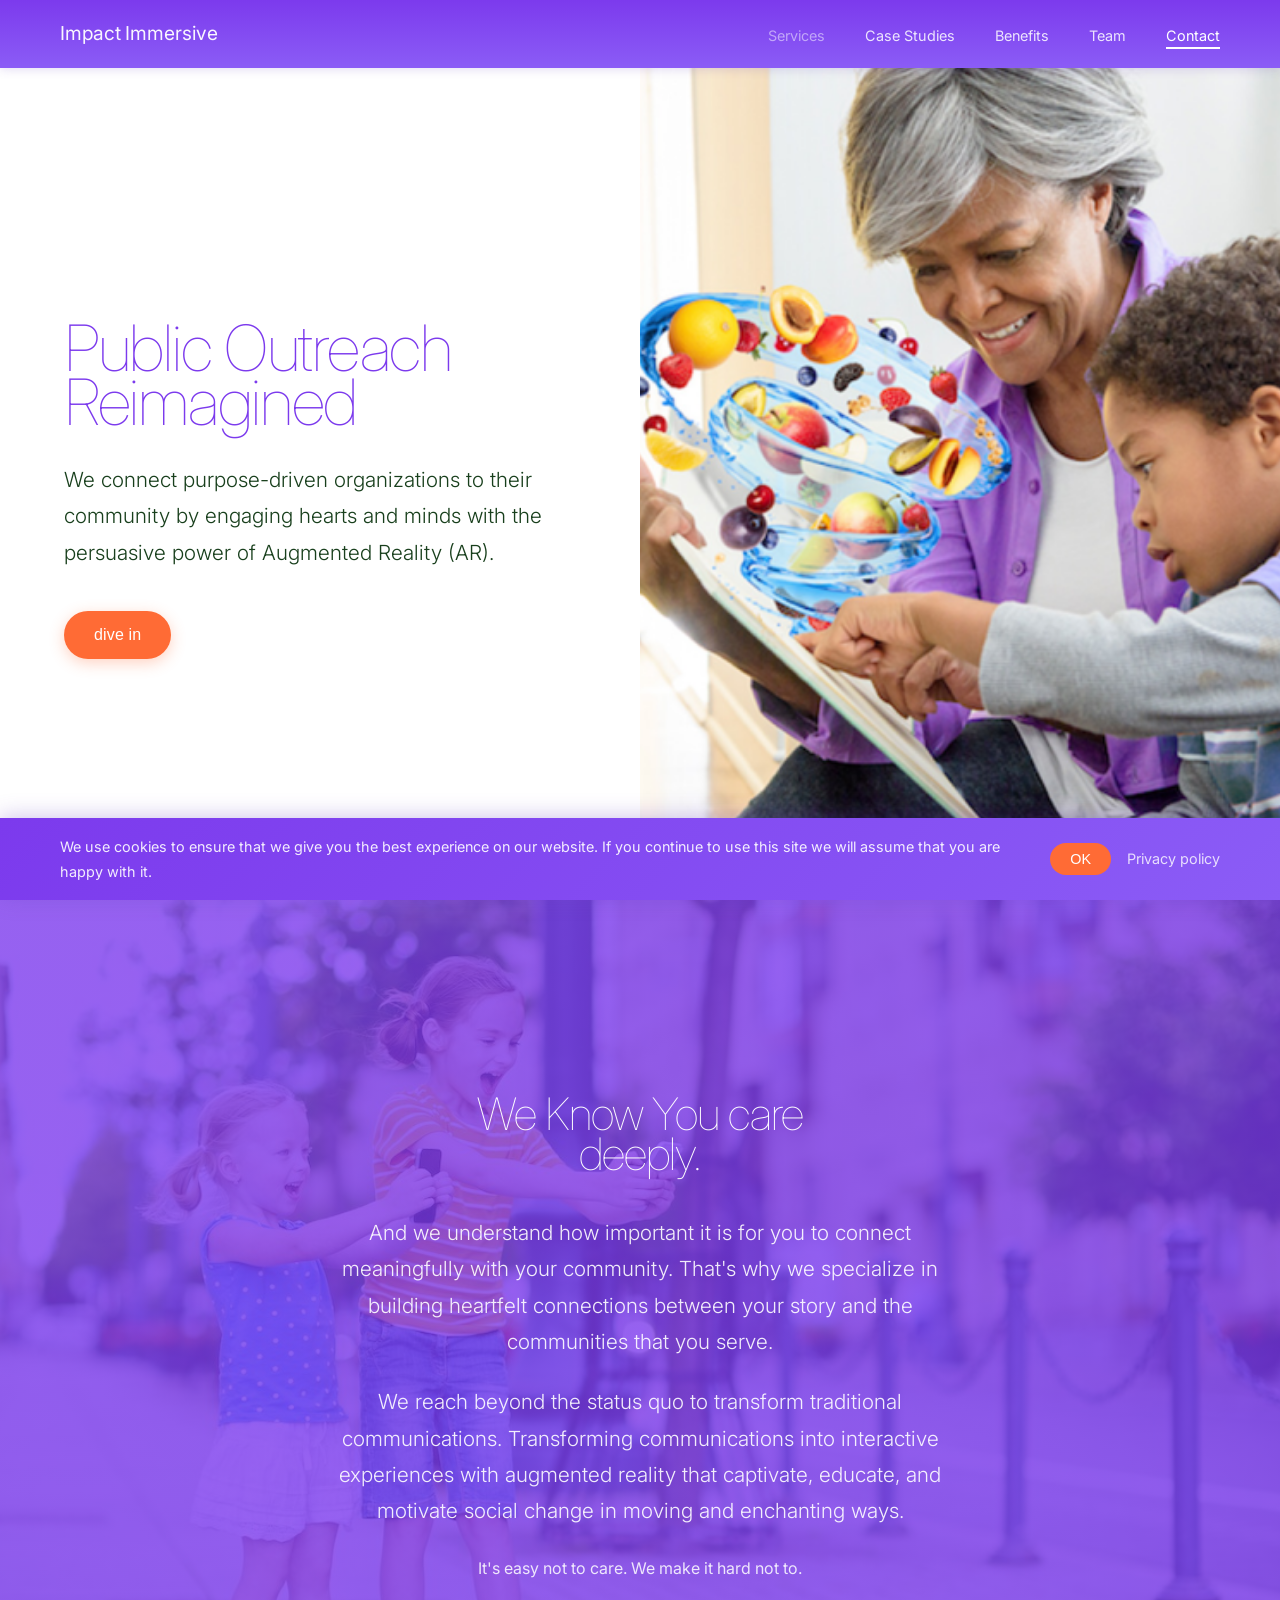
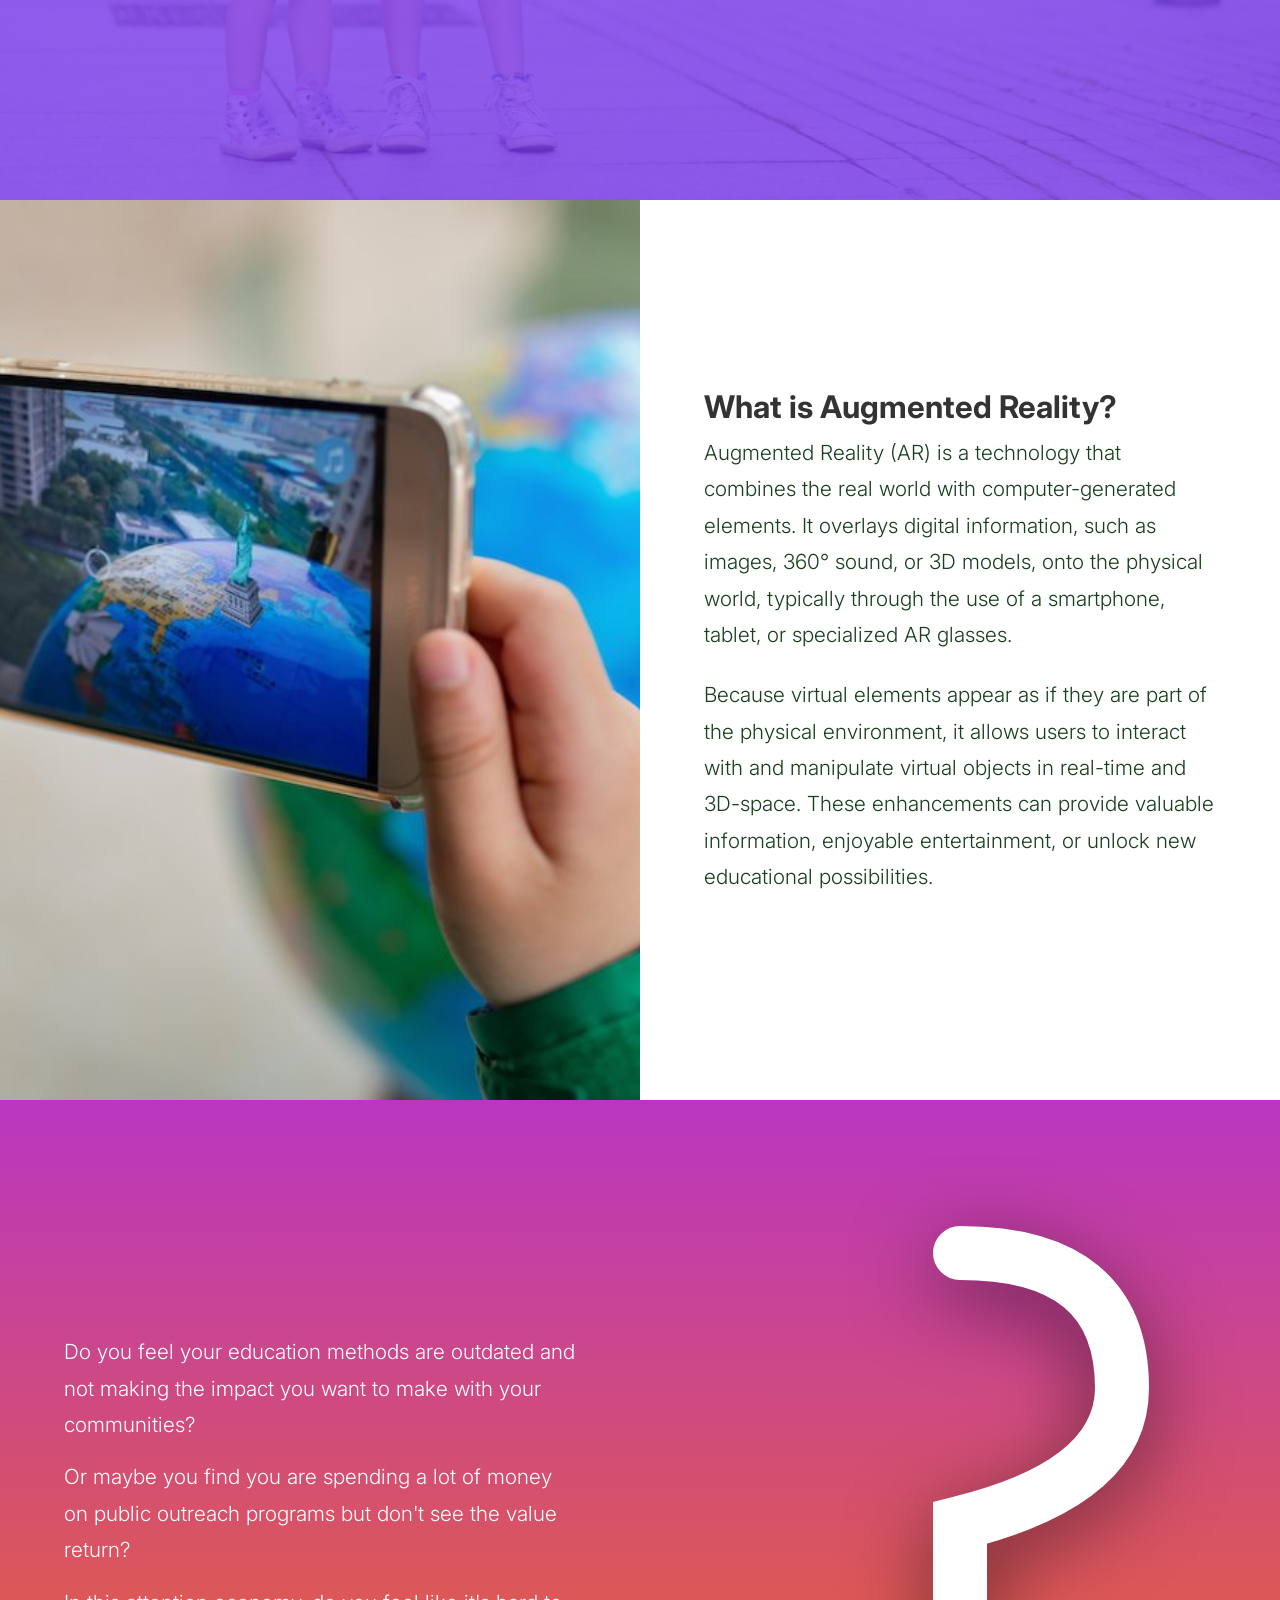
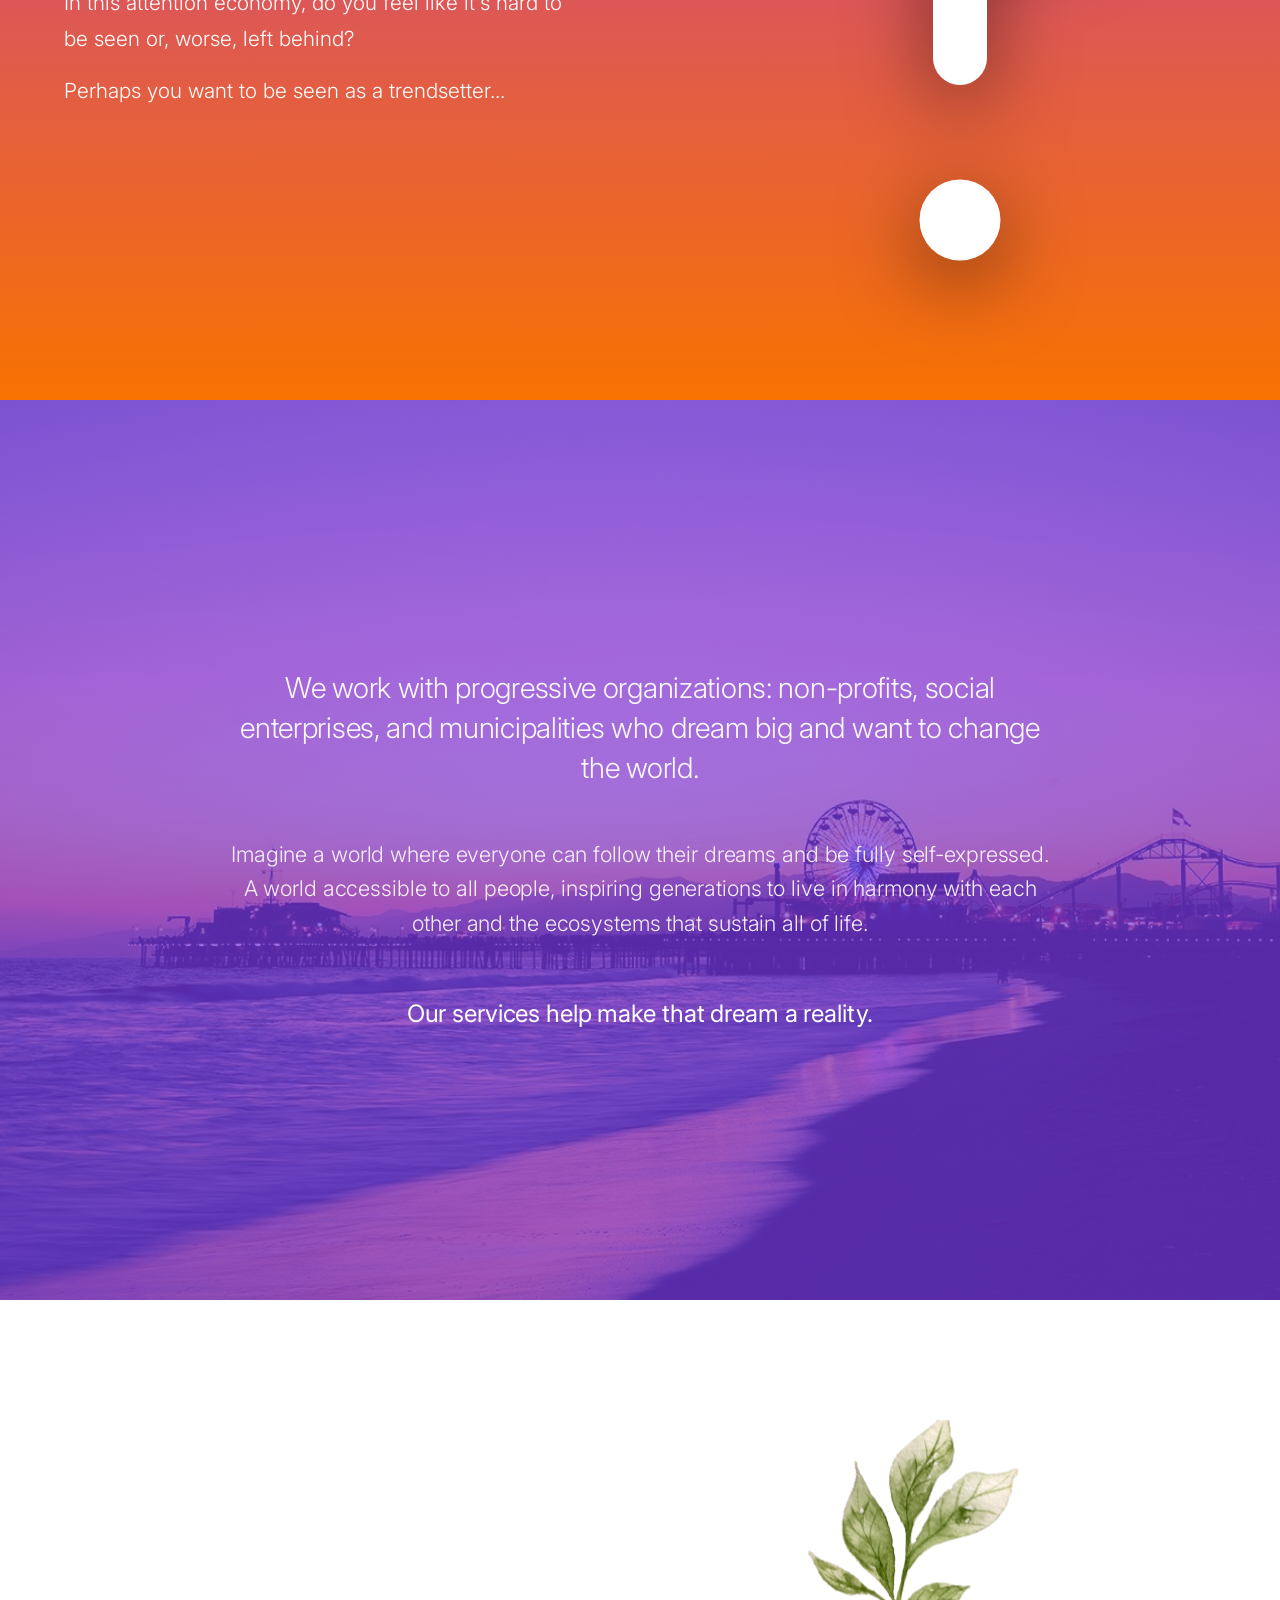
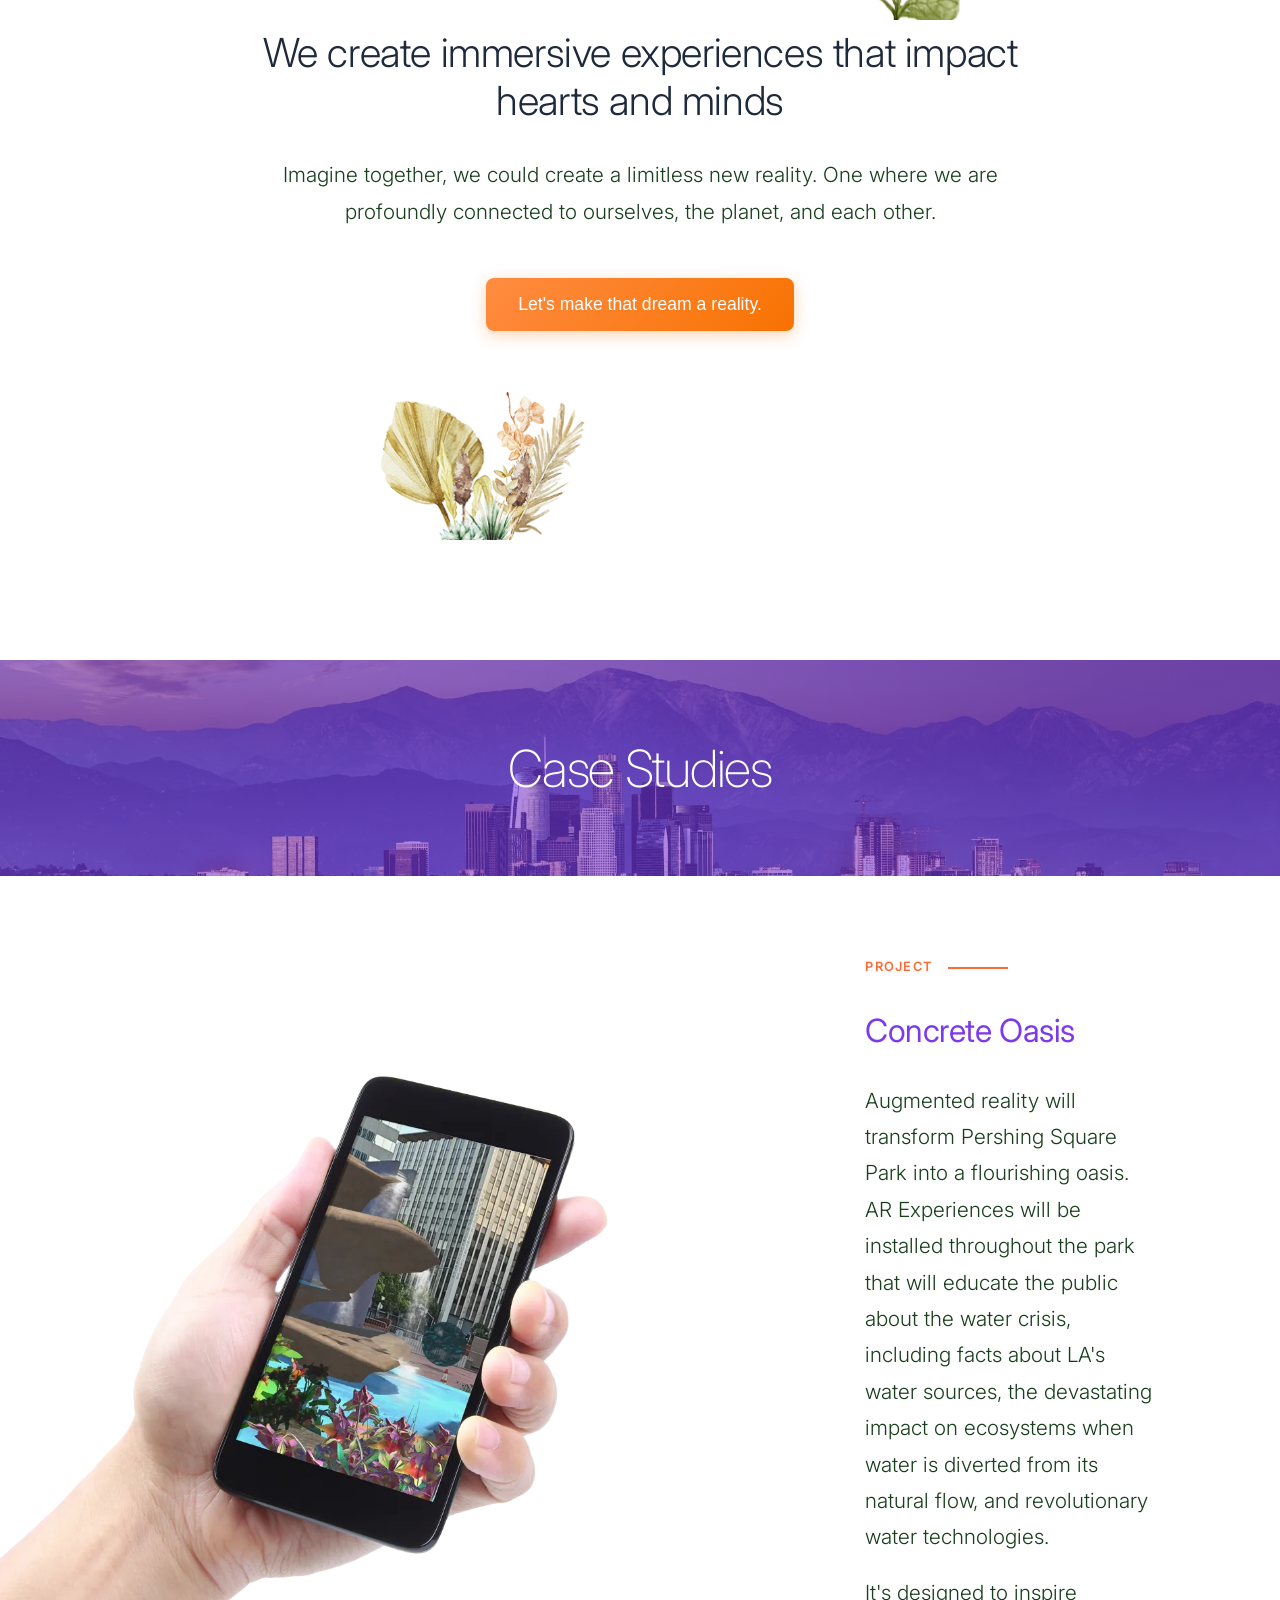
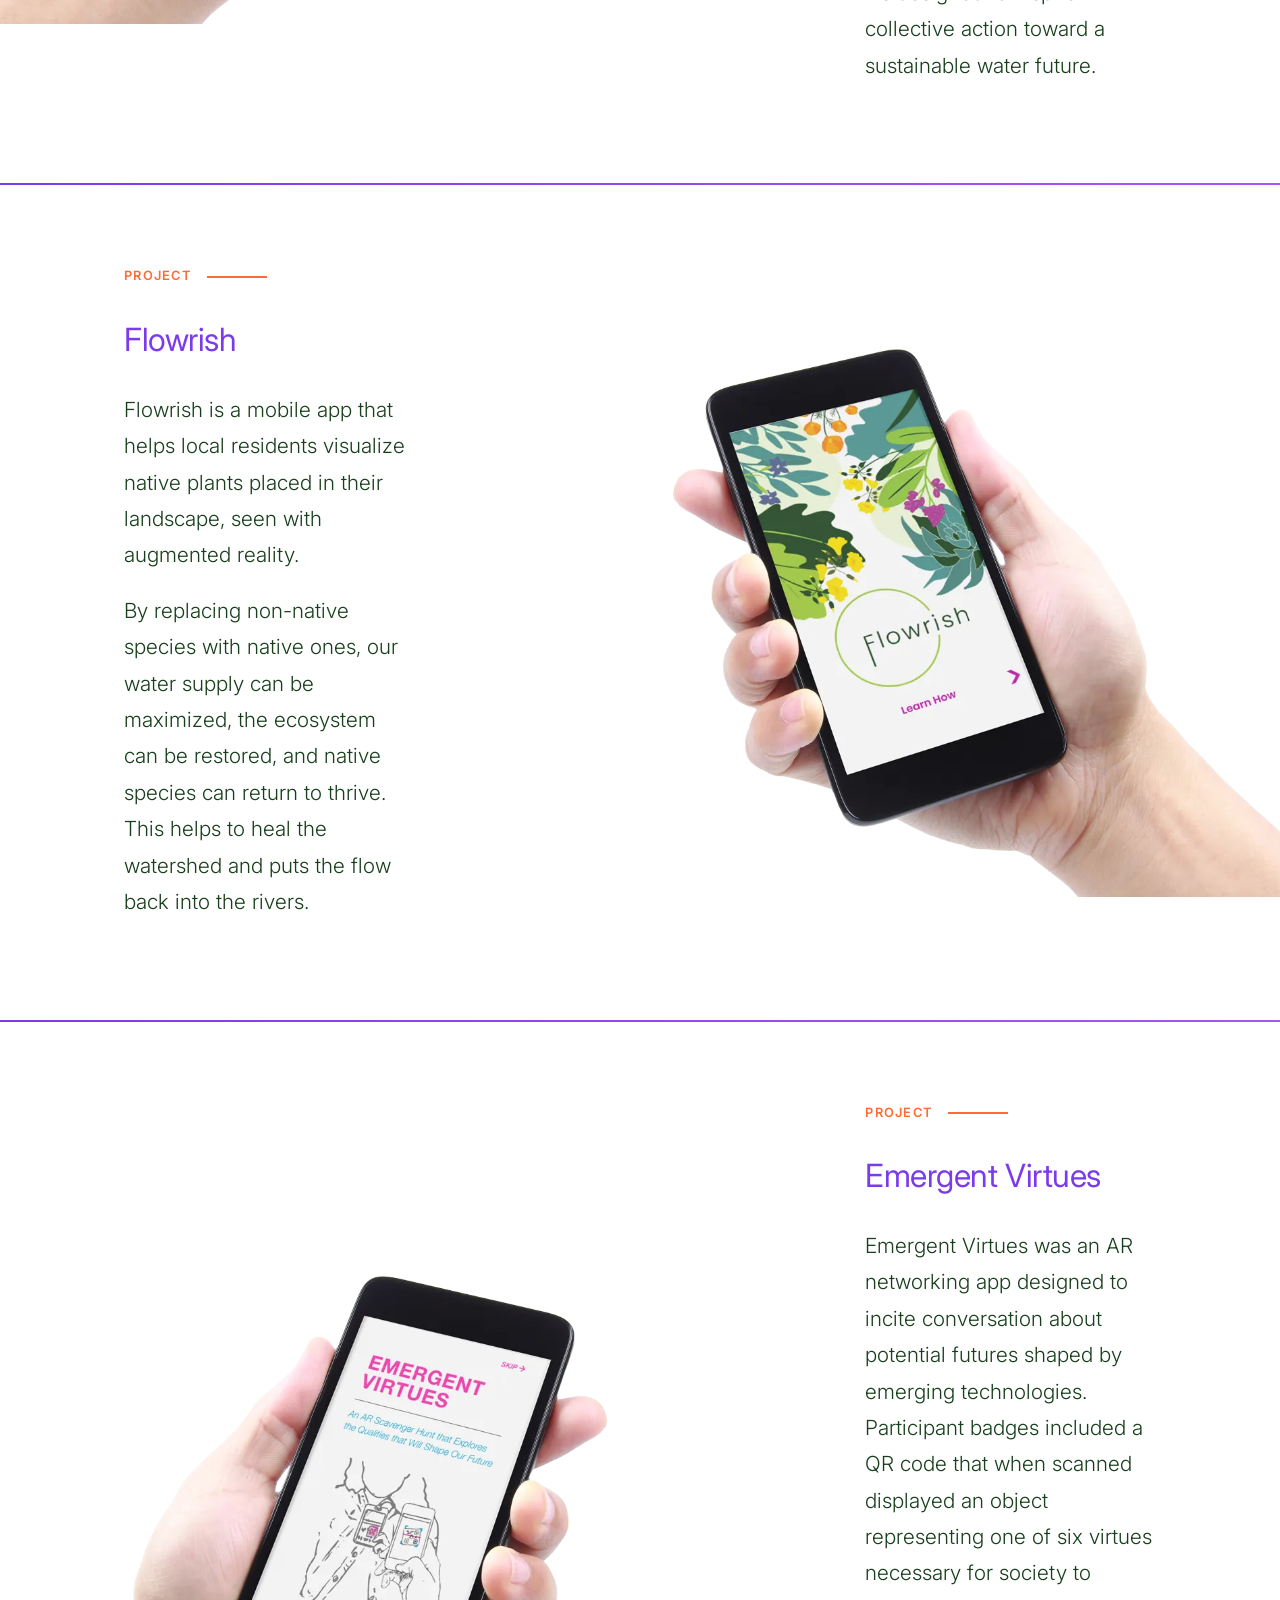
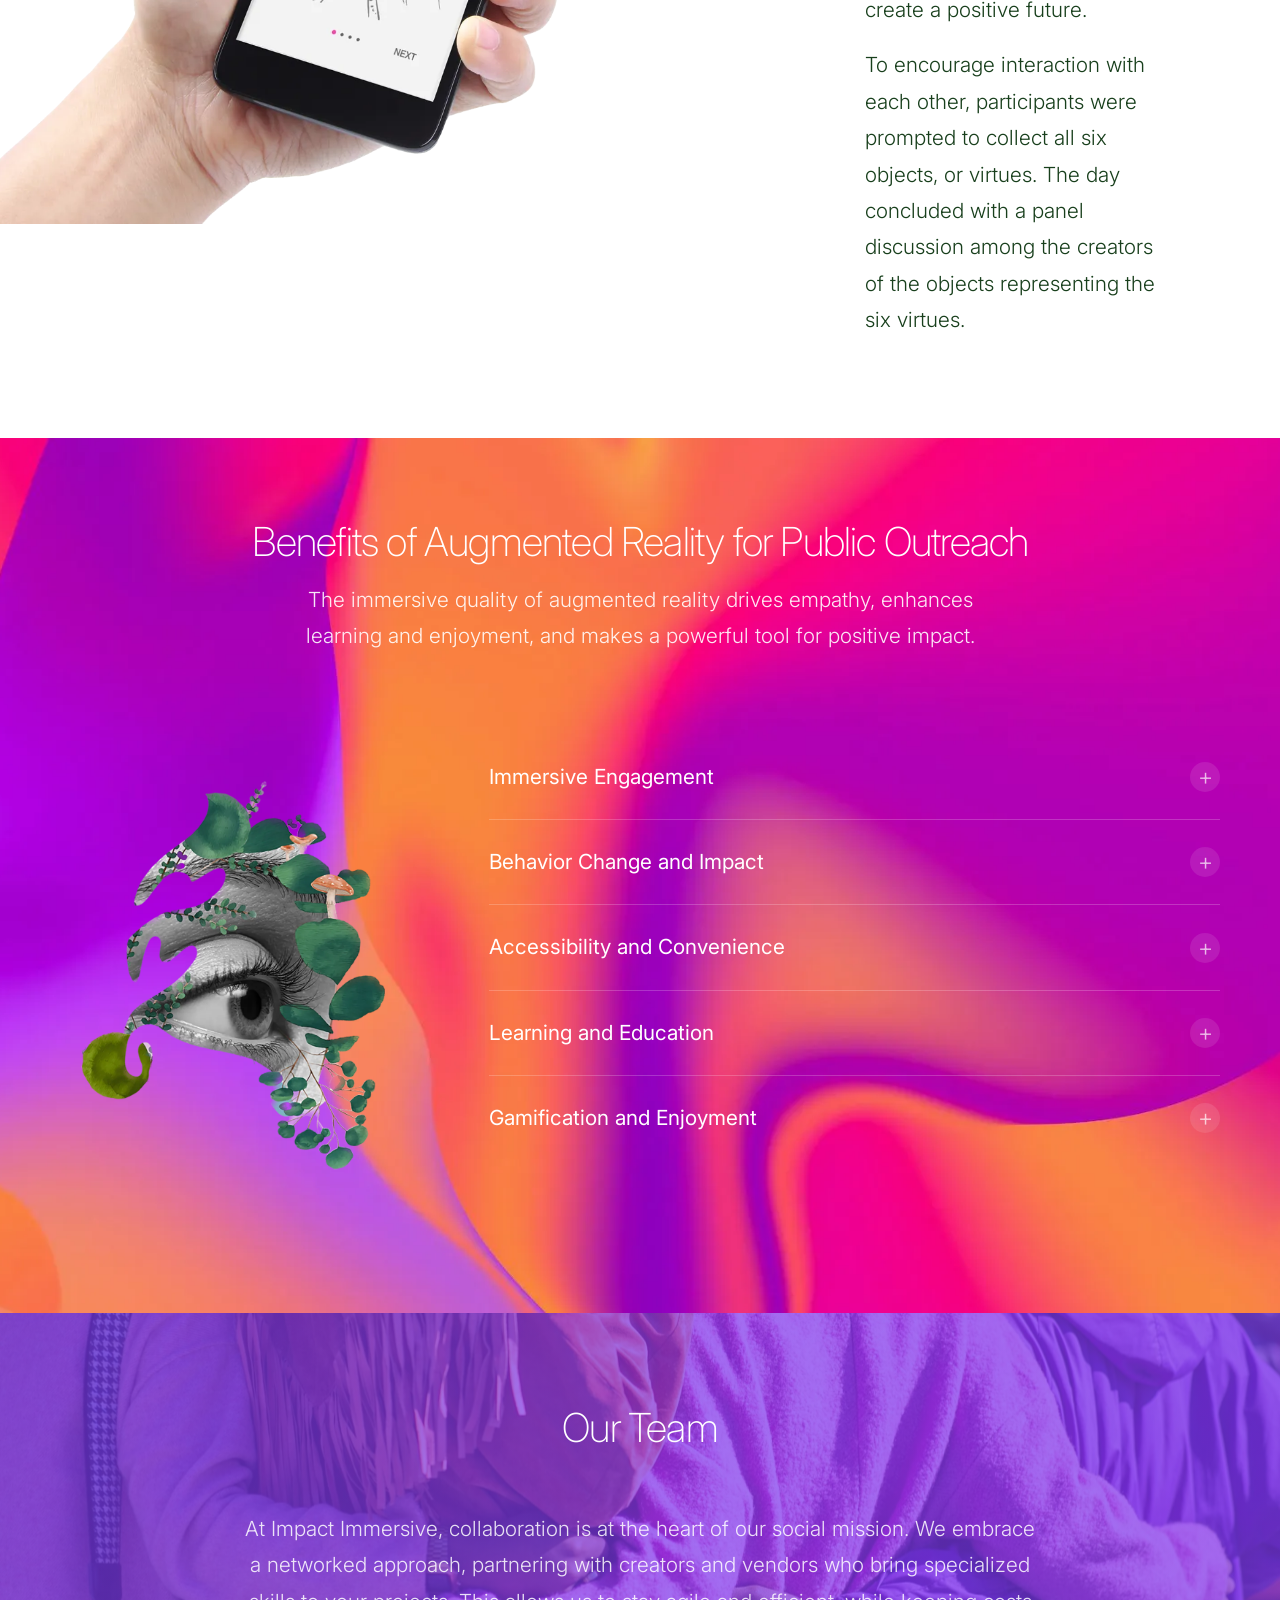
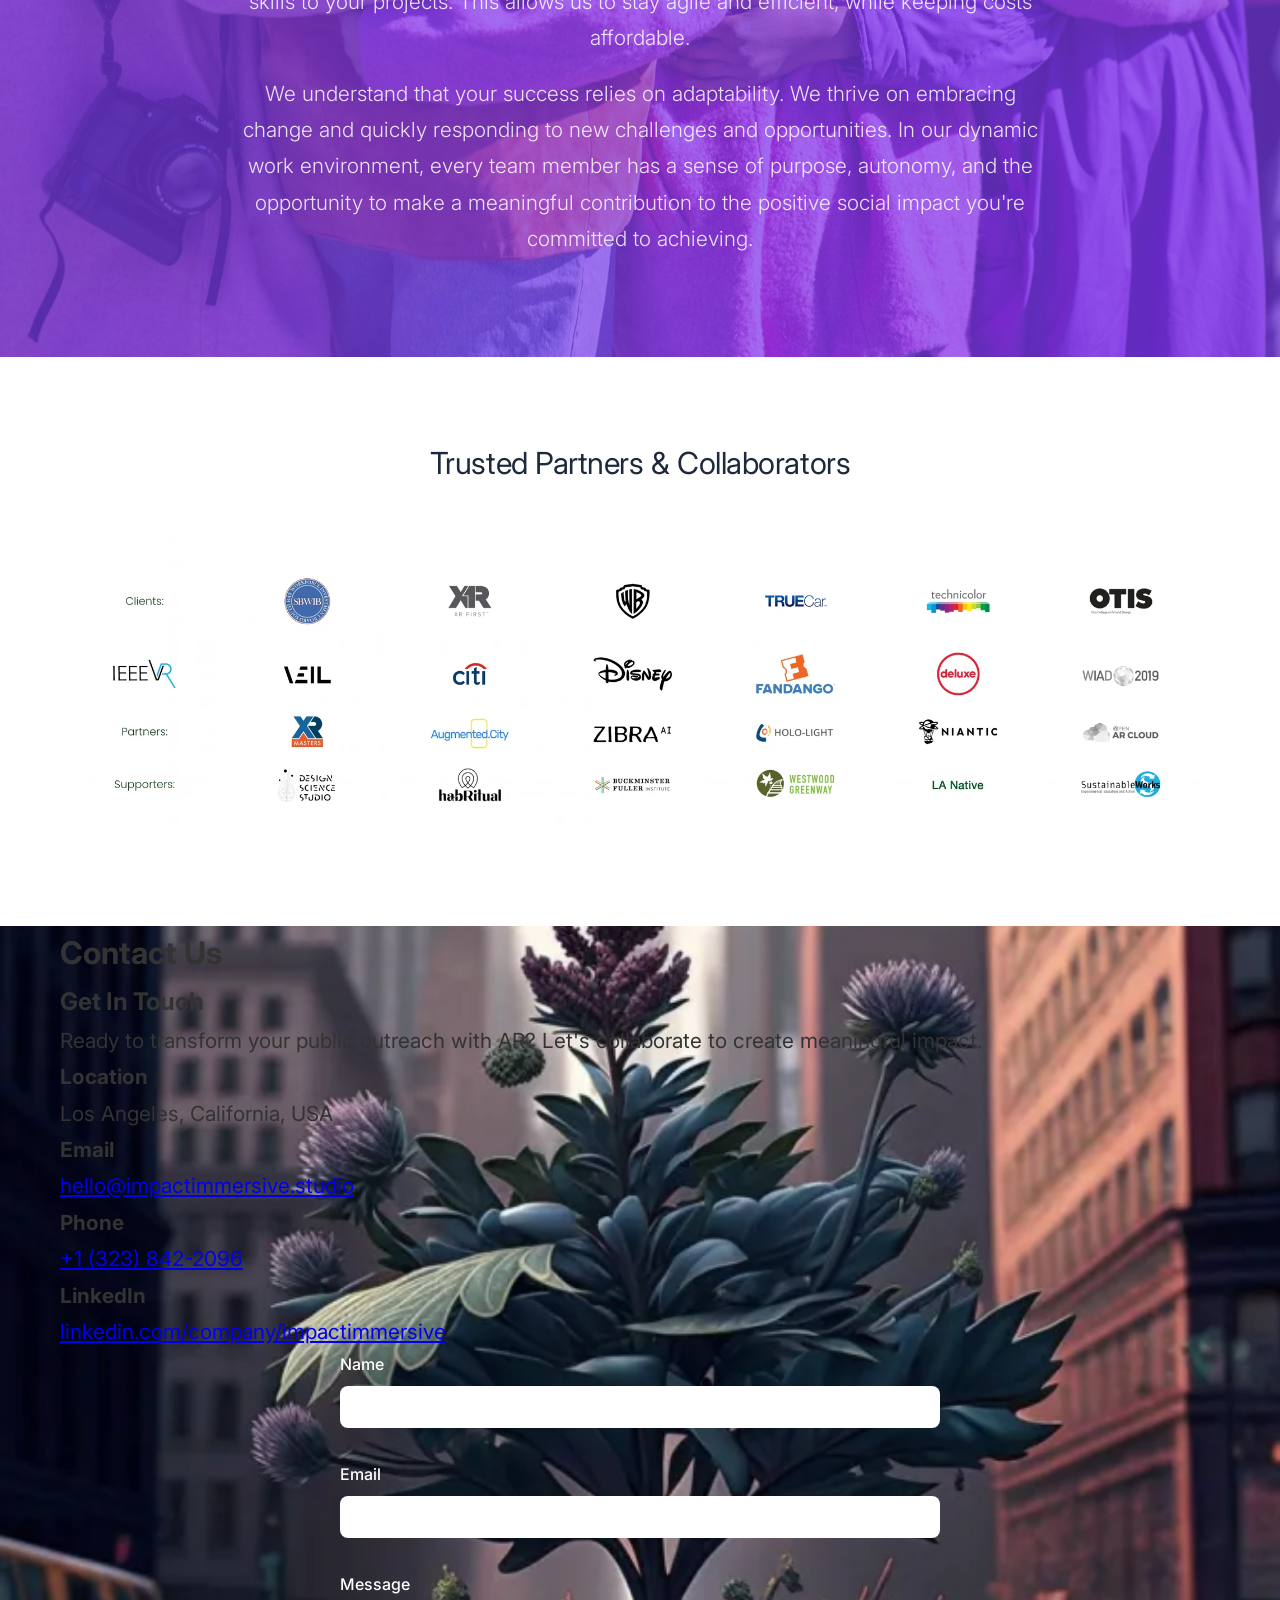
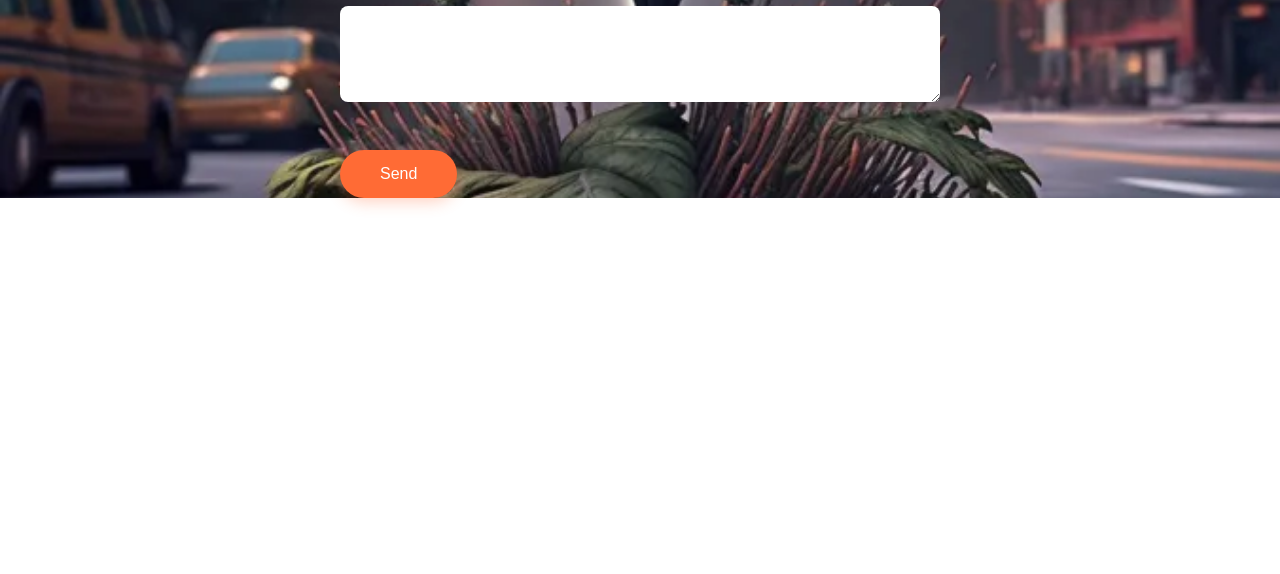
==== commit 37fa7ebd: "The Partners section has been updated with your new image showing all the Clients, Partners, and Sup" ====
--- a/static-html-version/index.html
+++ b/static-html-version/index.html
@@ -387,49 +387,13 @@
         <section id="partners" class="logo-section">
             <div class="container">
                 <h2 class="logo-section-title">Trusted Partners & Collaborators</h2>
-                <div class="logos-grid">
-                    <div class="logo-item">
-                        <img 
-                            src="https://via.placeholder.com/150x80/7c3aed/ffffff?text=Disney"
-                            alt="Disney"
-                            loading="lazy"
-                        >
-                    </div>
-                    <div class="logo-item">
-                        <img 
-                            src="https://via.placeholder.com/150x80/7c3aed/ffffff?text=Warner+Bros"
-                            alt="Warner Brothers"
-                            loading="lazy"
-                        >
-                    </div>
-                    <div class="logo-item">
-                        <img 
-                            src="https://via.placeholder.com/150x80/7c3aed/ffffff?text=Technicolor"
-                            alt="Technicolor"
-                            loading="lazy"
-                        >
-                    </div>
-                    <div class="logo-item">
-                        <img 
-                            src="https://via.placeholder.com/150x80/7c3aed/ffffff?text=Unity"
-                            alt="Unity Technologies"
-                            loading="lazy"
-                        >
-                    </div>
-                    <div class="logo-item">
-                        <img 
-                            src="https://via.placeholder.com/150x80/7c3aed/ffffff?text=Microsoft"
-                            alt="Microsoft"
-                            loading="lazy"
-                        >
-                    </div>
-                    <div class="logo-item">
-                        <img 
-                            src="https://via.placeholder.com/150x80/7c3aed/ffffff?text=Meta"
-                            alt="Meta"
-                            loading="lazy"
-                        >
-                    </div>
+                <div class="partners-image-container">
+                    <img 
+                        src="images/partners-logos.webp"
+                        alt="Clients, Partners, and Supporters - Including Disney, Warner Bros, Technicolor, TrueCar, OTIS, Citi, Fandango, Niantic, and more"
+                        loading="lazy"
+                        class="partners-full-image"
+                    >
                 </div>
             </div>
         </section>
--- a/static-html-version/styles.css
+++ b/static-html-version/styles.css
@@ -1010,6 +1010,19 @@
   letter-spacing: -0.015em;
 }
 
+.partners-image-container {
+  max-width: 1200px;
+  margin: 0 auto;
+  padding: 0 20px;
+}
+
+.partners-full-image {
+  width: 100%;
+  height: auto;
+  object-fit: contain;
+}
+
+/* Legacy styles - keeping for reference */
 .logos-grid {
   display: grid;
   grid-template-columns: repeat(auto-fit, minmax(200px, 1fr));
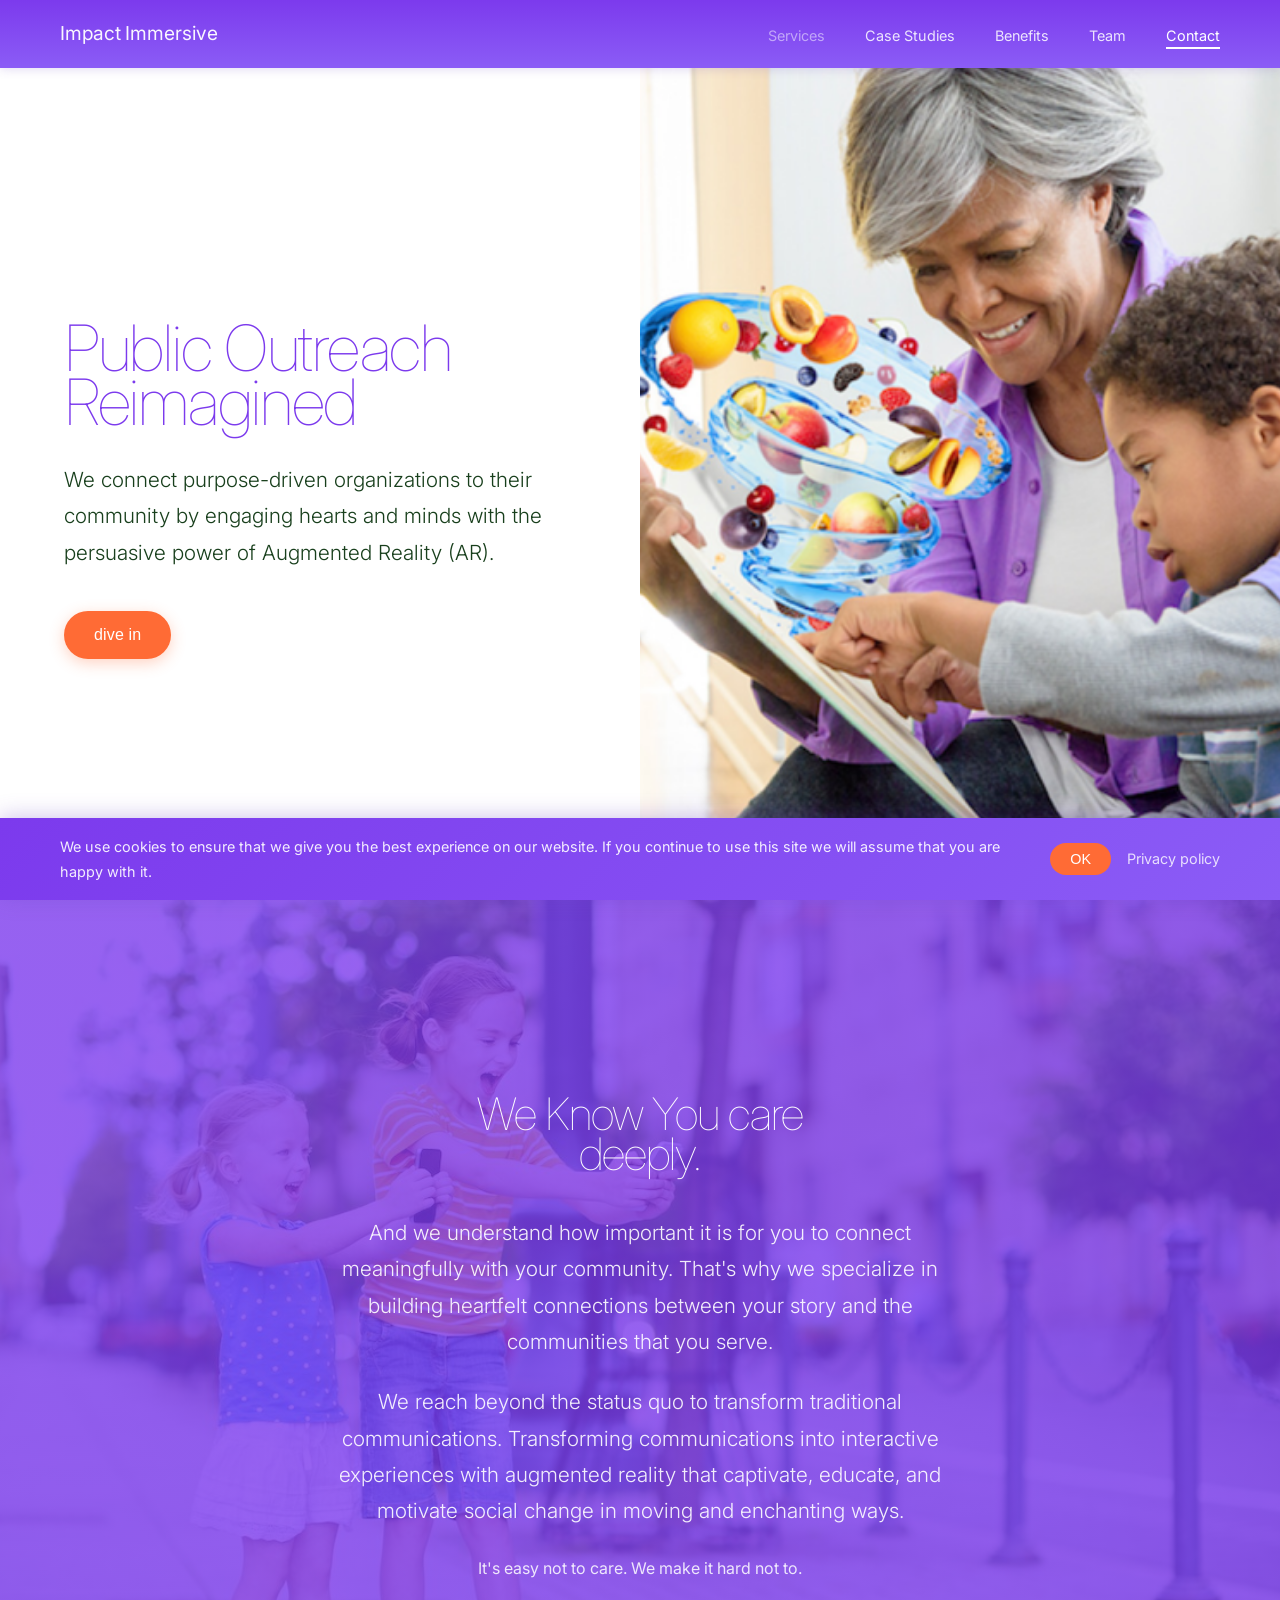
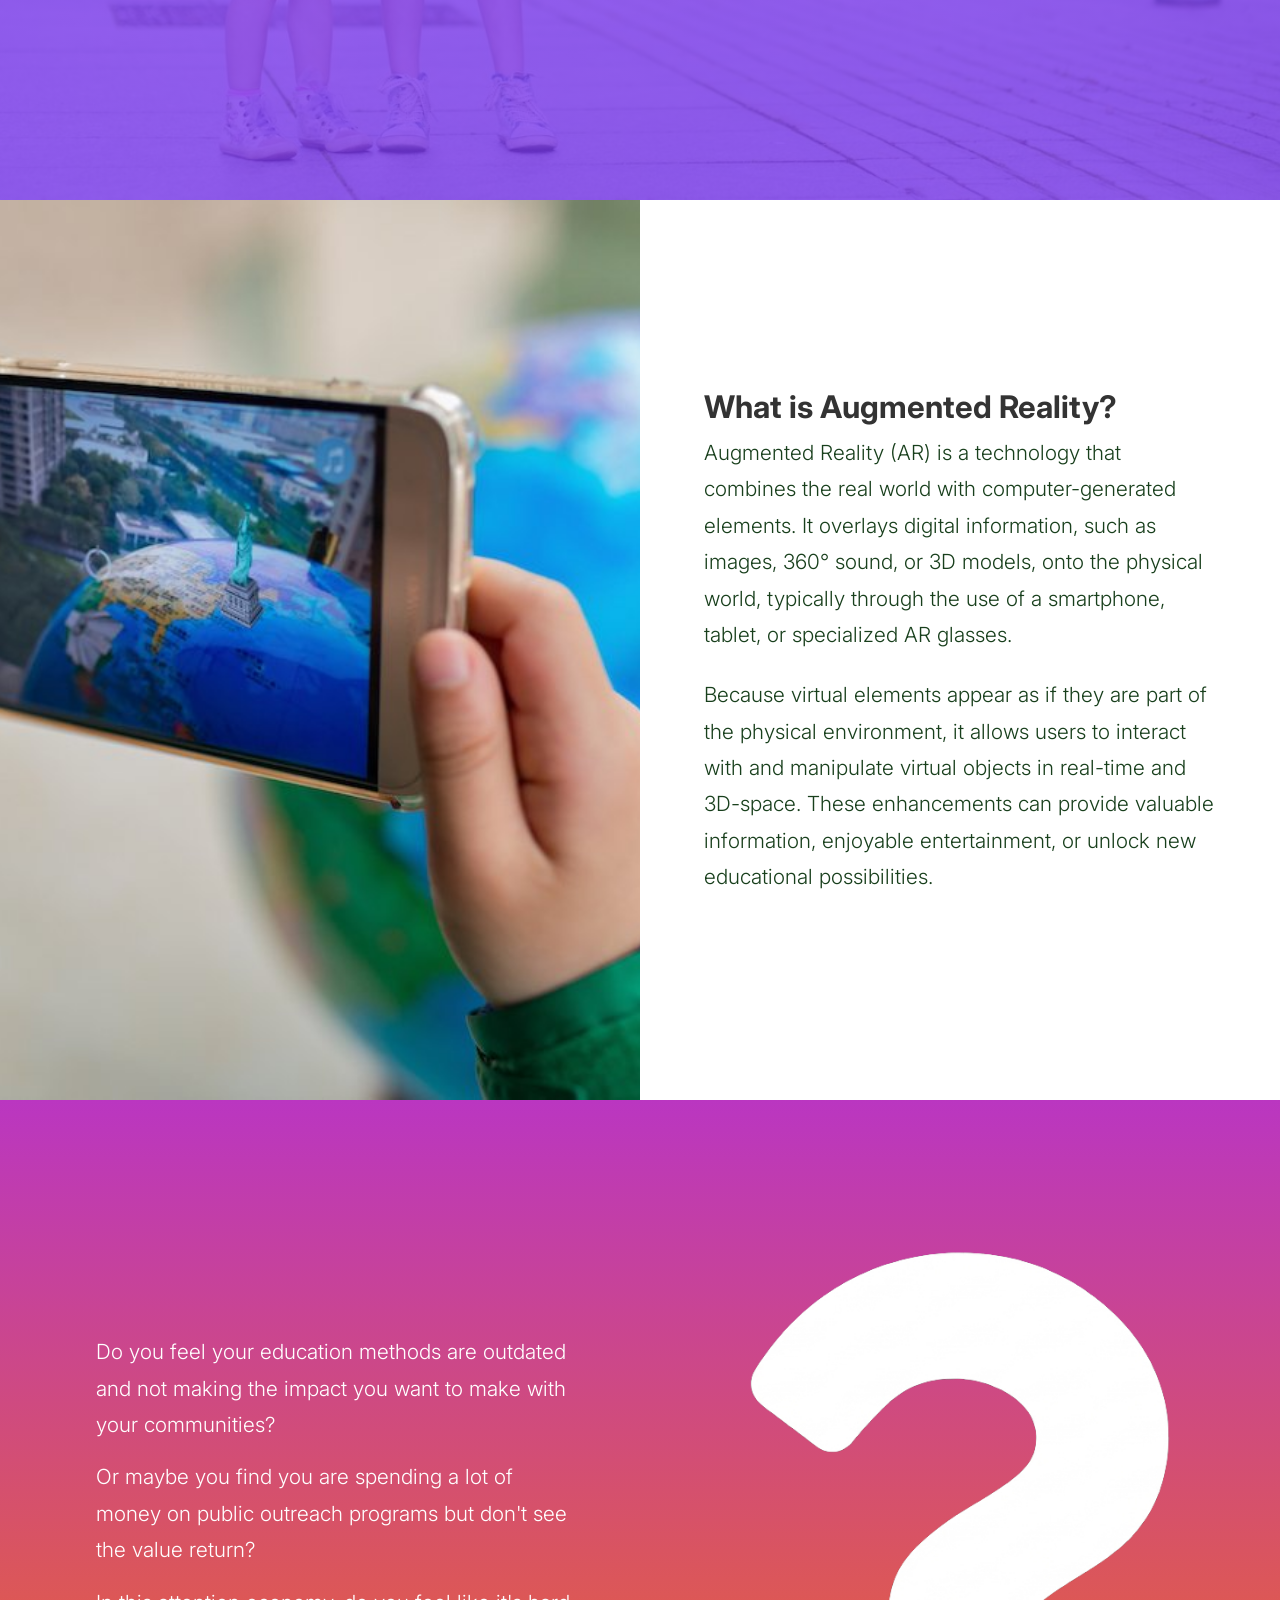
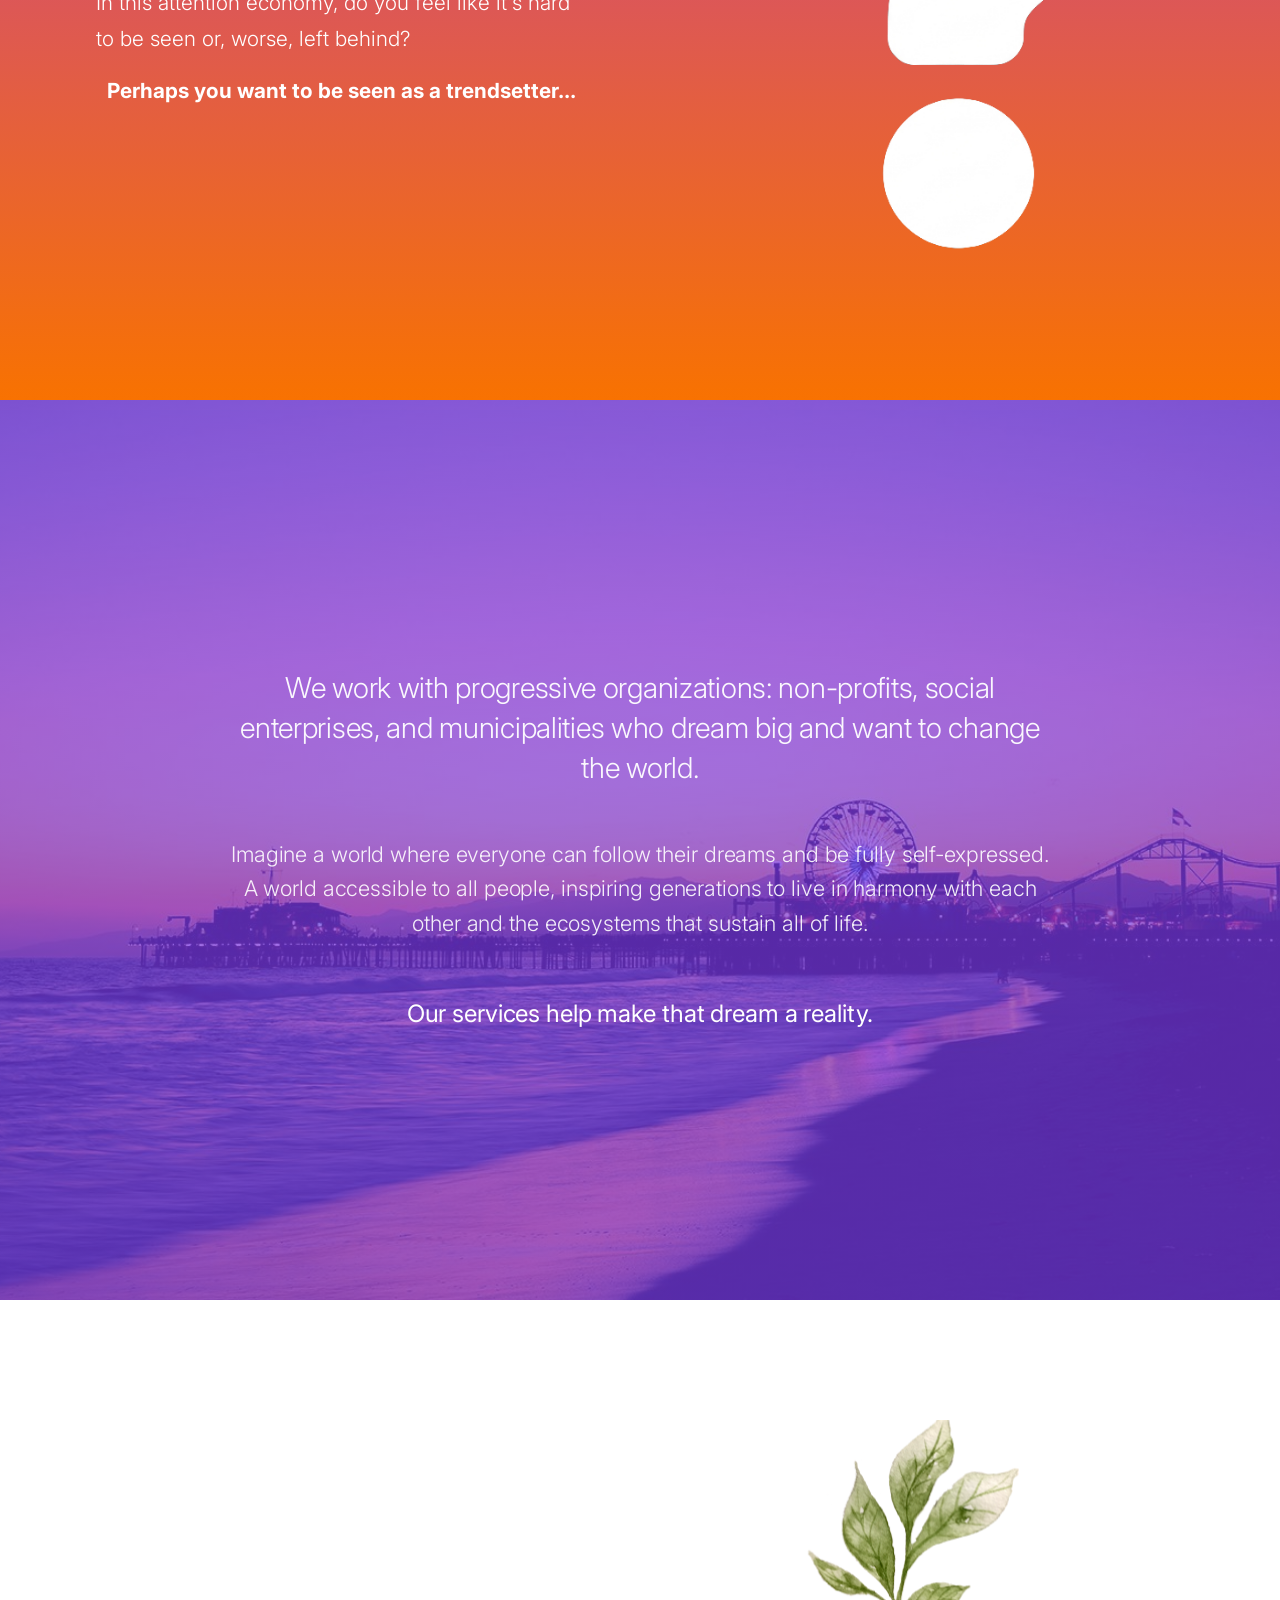
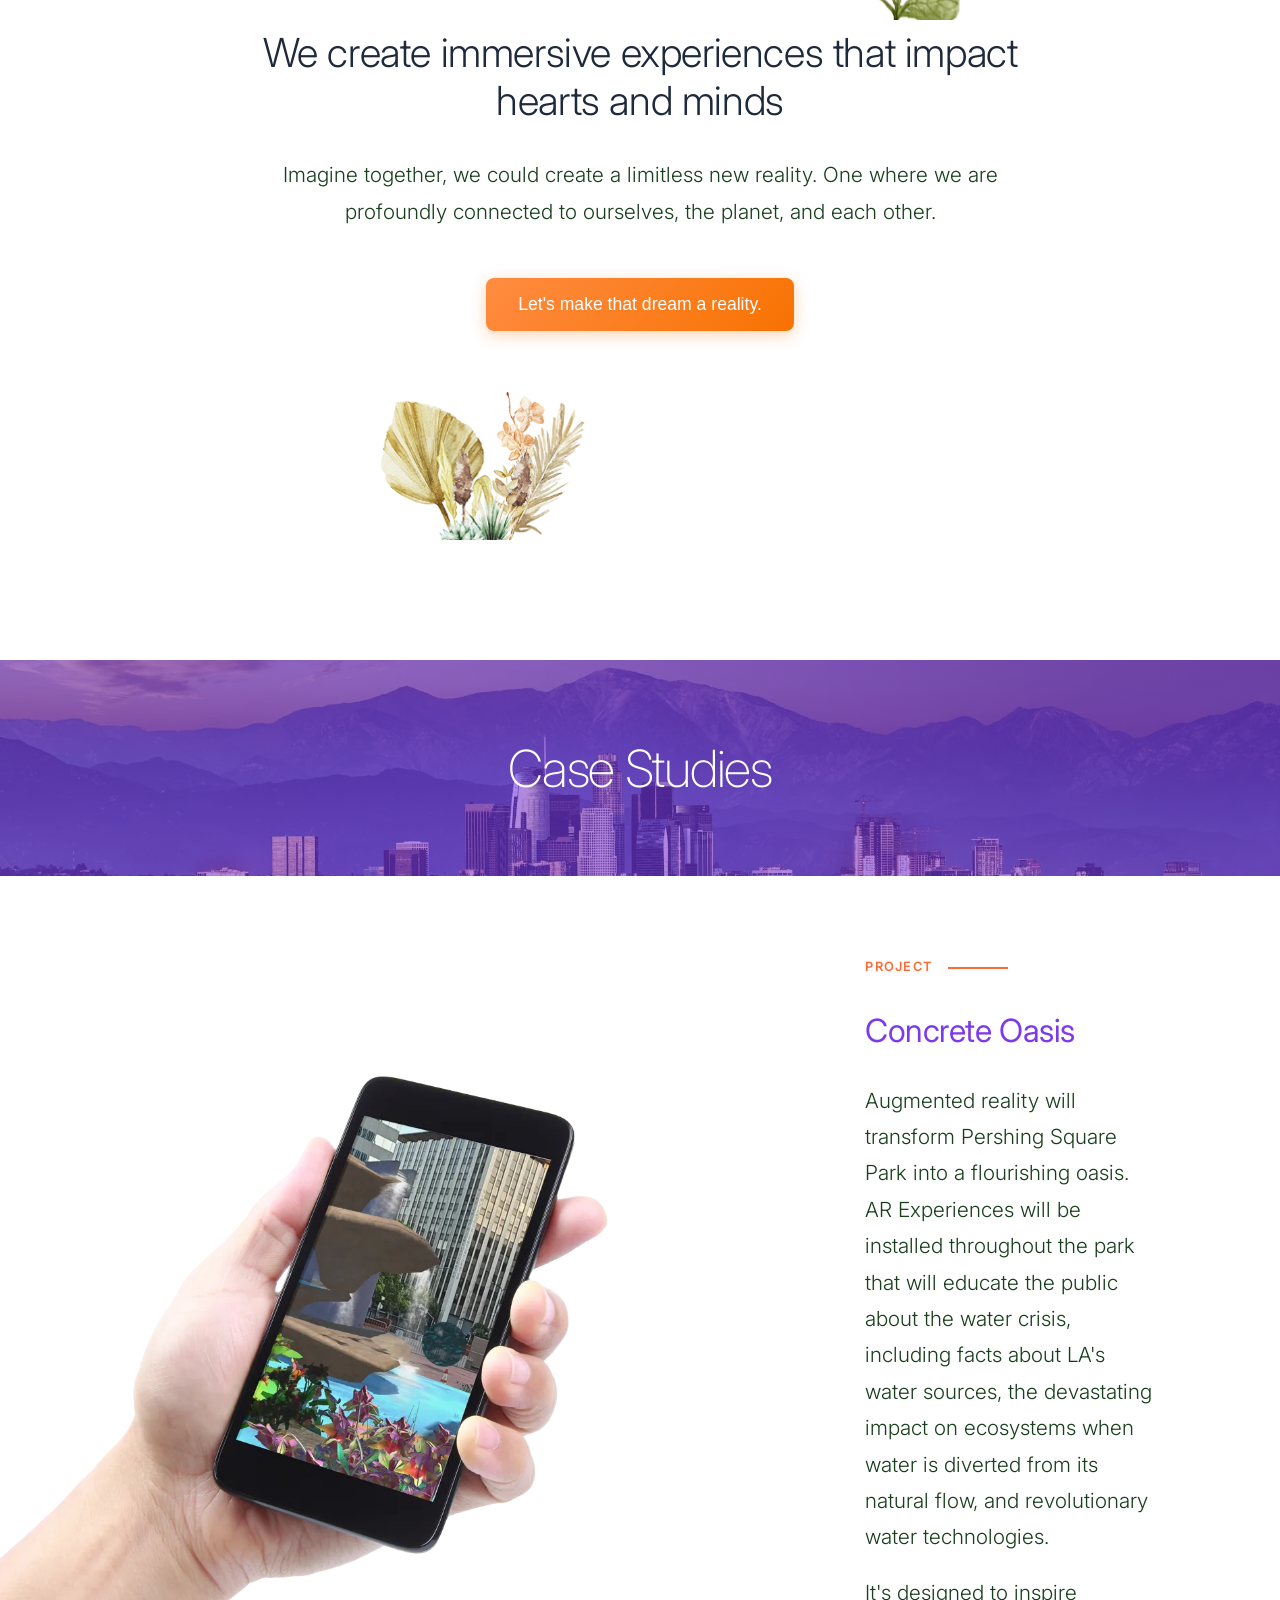
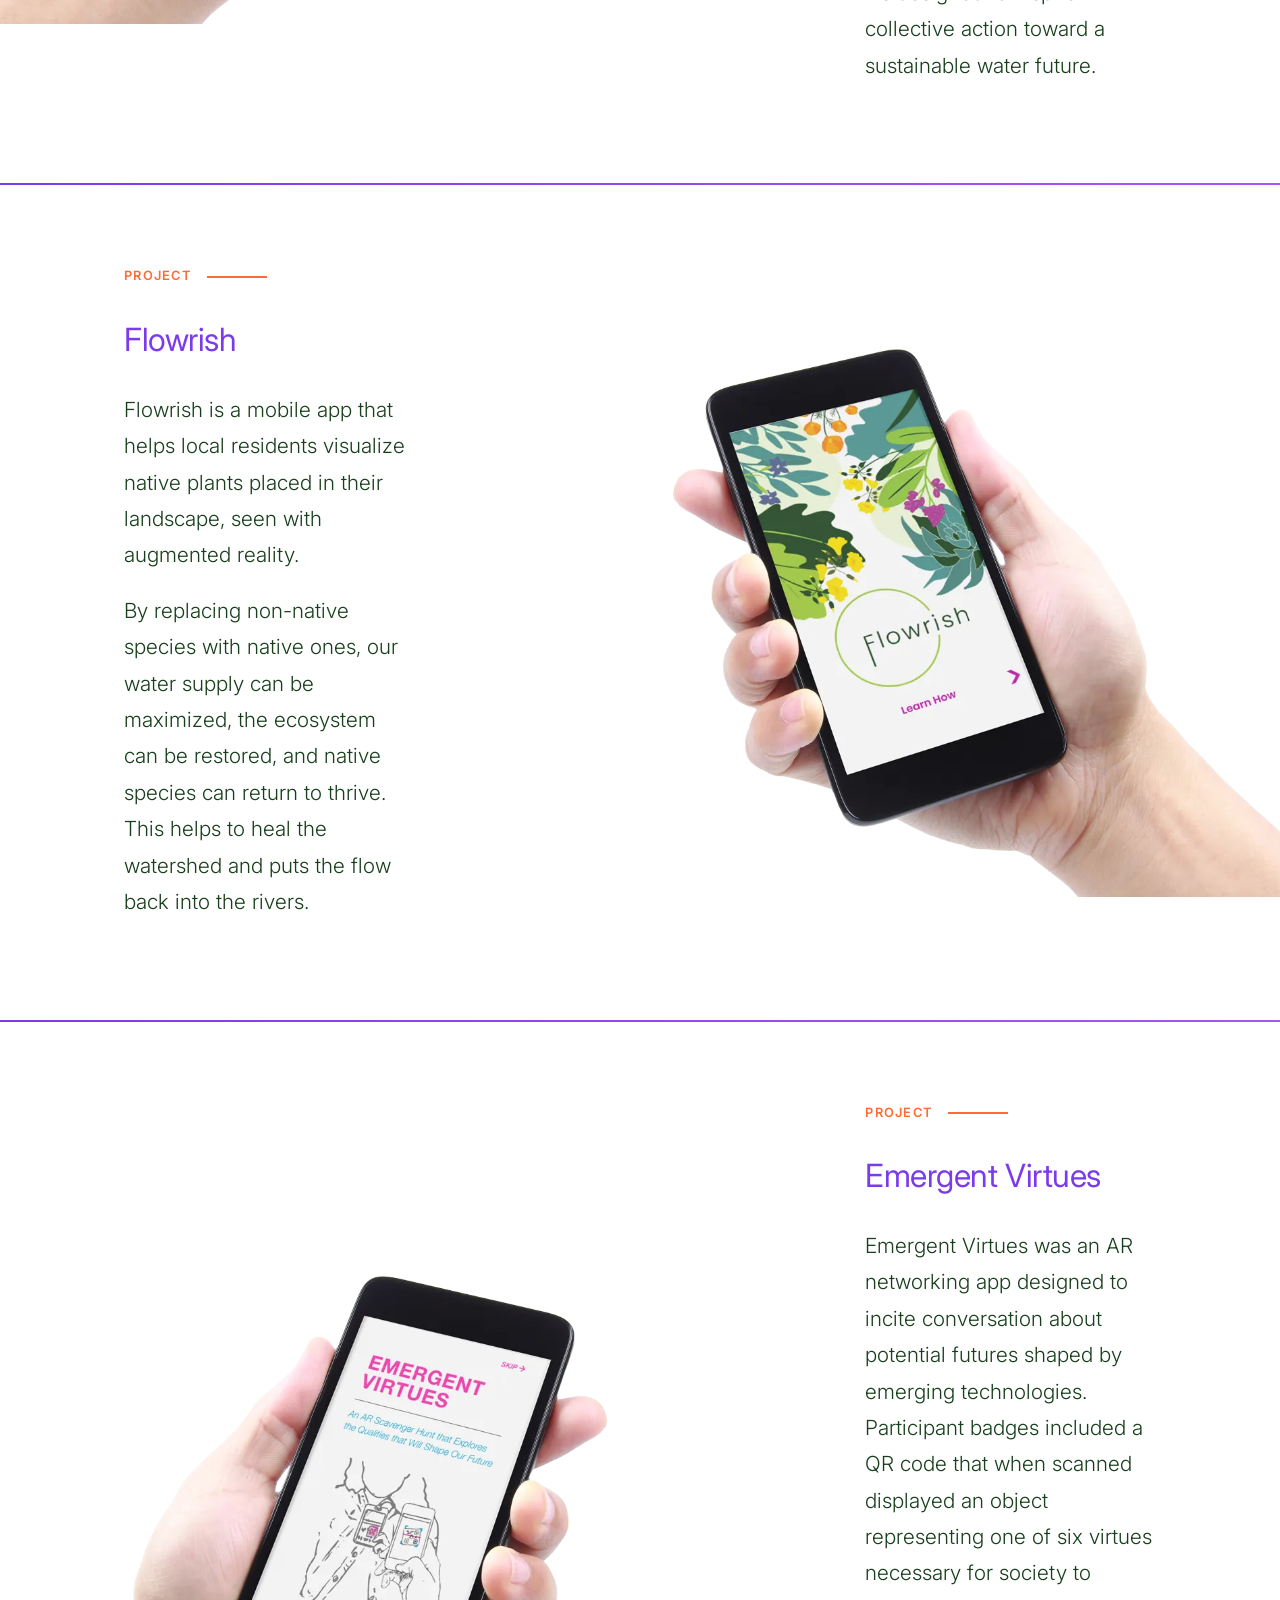
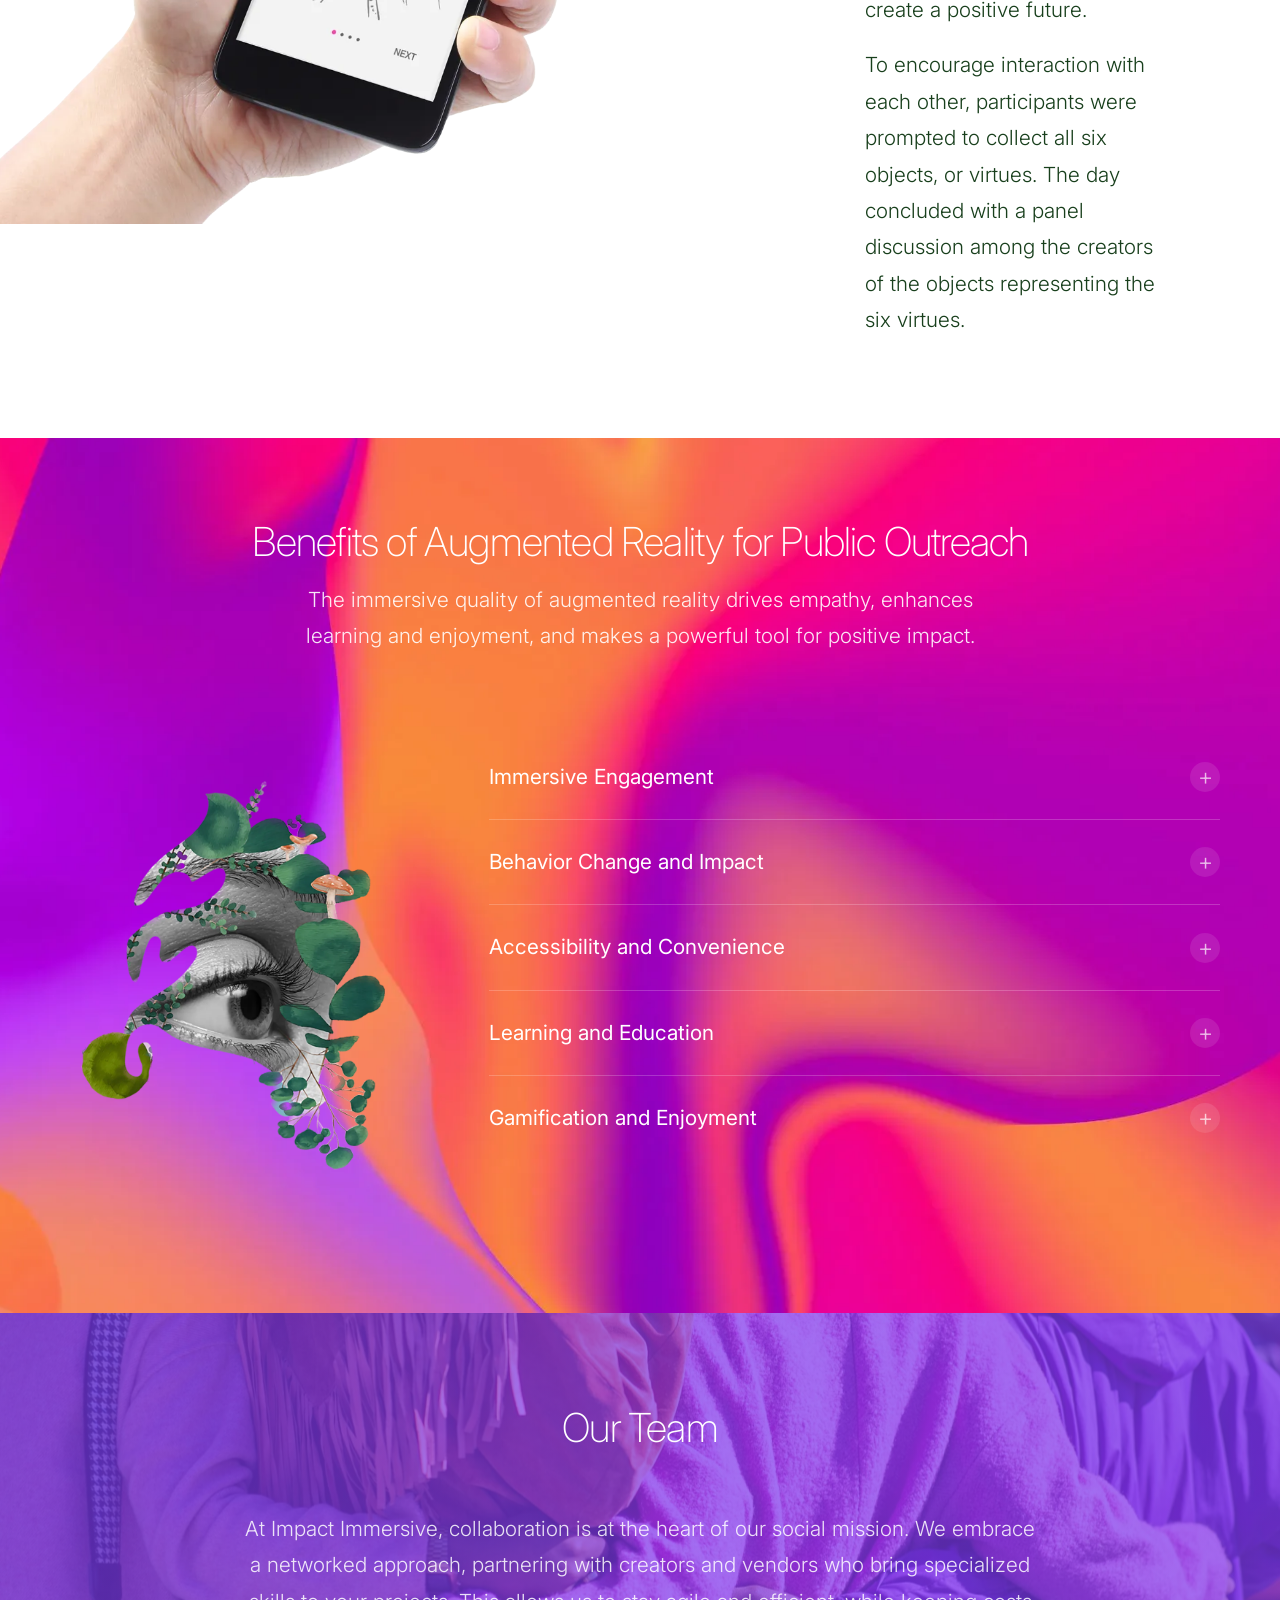
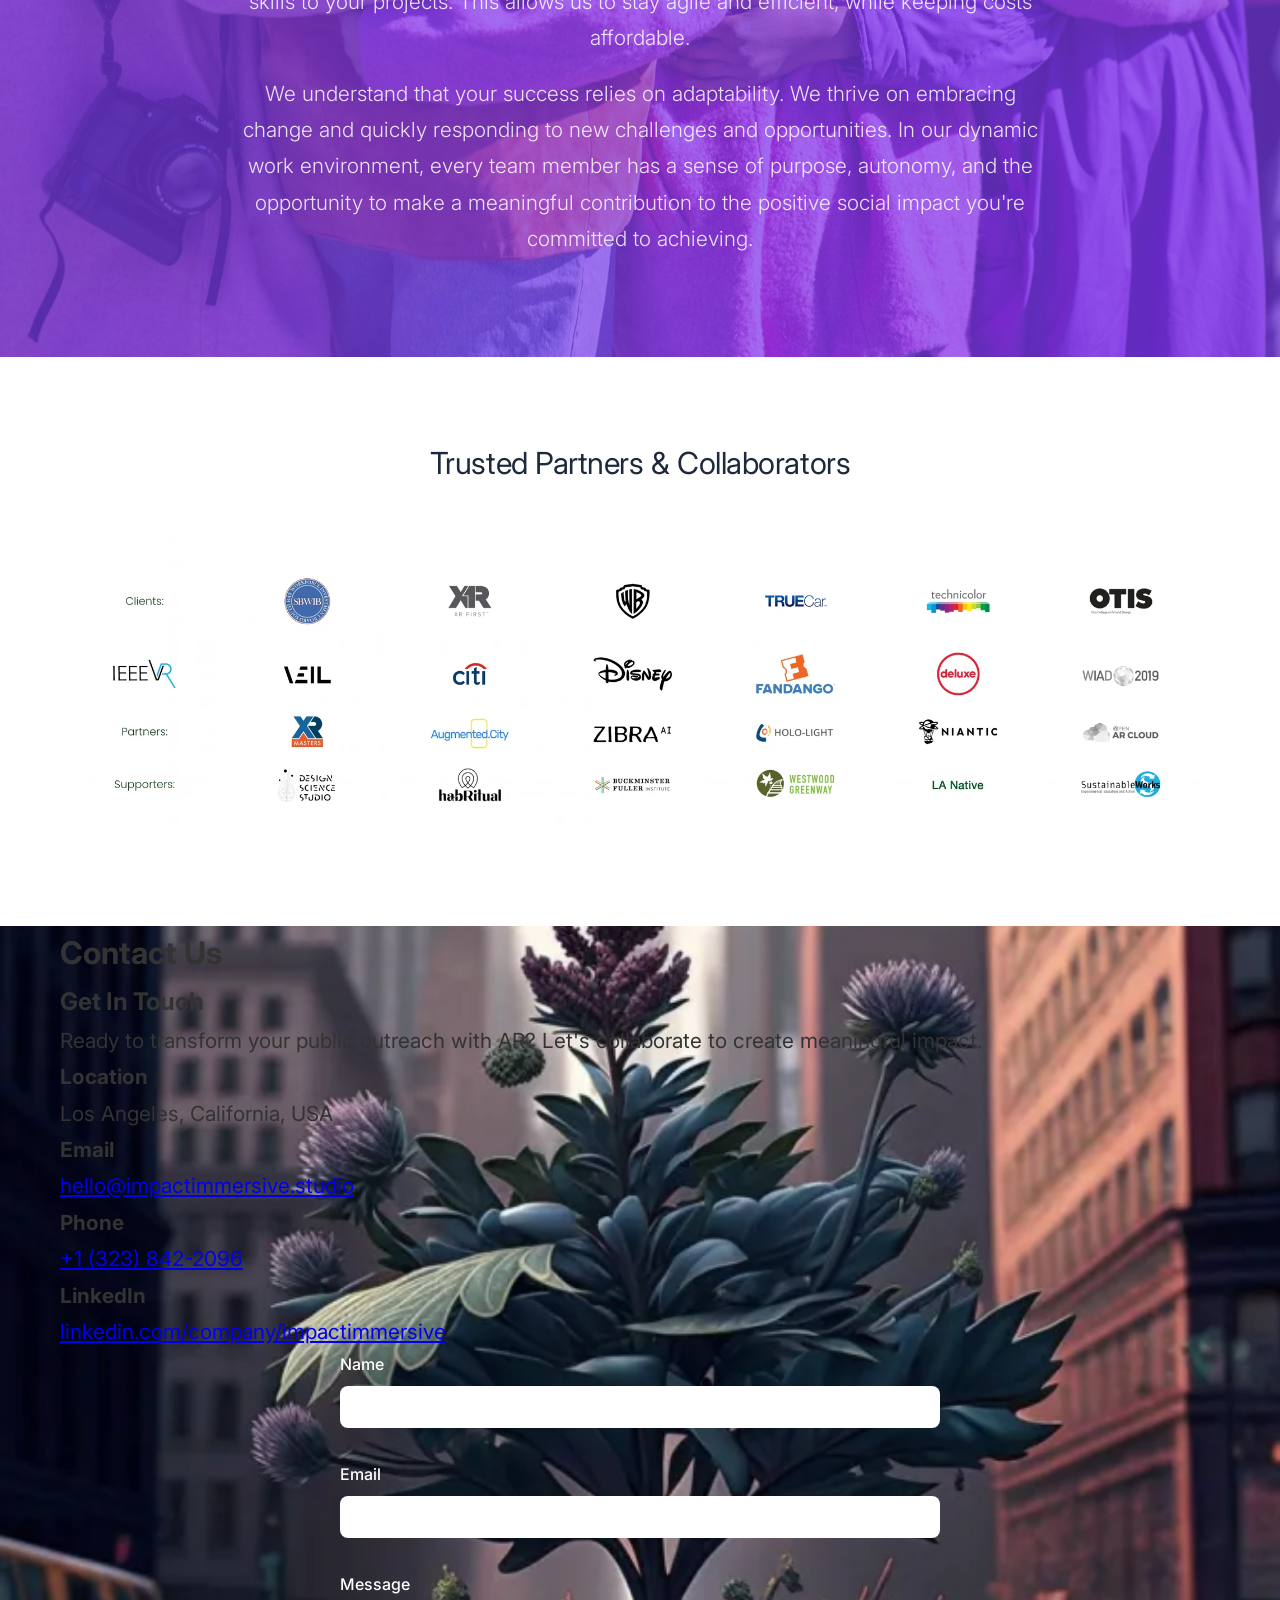
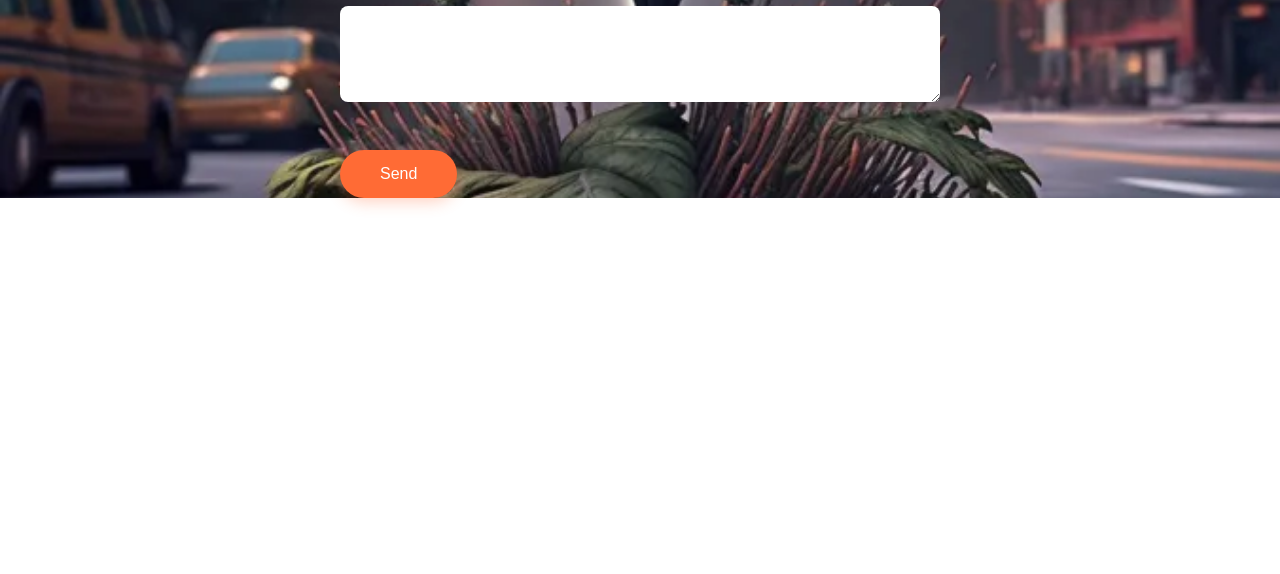
==== commit 96448df3: "The Pain Points section is looking much better now with: - ✅ New outlined question mark graphic (you" ====
--- a/static-html-version/index.html
+++ b/static-html-version/index.html
@@ -137,19 +137,16 @@
                             <p>Do you feel your education methods are outdated and not making the impact you want to make with your communities?</p>
                             <p>Or maybe you find you are spending a lot of money on public outreach programs but don't see the value return?</p>
                             <p>In this attention economy, do you feel like it's hard to be seen or, worse, left behind?</p>
-                            <p>Perhaps you want to be seen as a trendsetter...</p>
+                            <p class="trendsetter">Perhaps you want to be seen as a trendsetter...</p>
                         </div>
                     </div>
                     <div class="pain-points-visual">
                         <div class="giant-question-mark">
-                            <svg viewBox="0 0 400 600" class="question-mark-svg">
-                                <path d="M200 80 Q320 80 320 180 Q320 250 200 280 L200 380" 
-                                      stroke="white" 
-                                      stroke-width="40" 
-                                      fill="none" 
-                                      stroke-linecap="round"/>
-                                <circle cx="200" cy="500" r="30" fill="white"/>
-                            </svg>
+                            <img 
+                                src="images/question-mark.png" 
+                                alt="Question mark" 
+                                class="question-mark-img"
+                            >
                         </div>
                     </div>
                 </div>
--- a/static-html-version/styles.css
+++ b/static-html-version/styles.css
@@ -331,12 +331,12 @@
   grid-template-columns: 1fr 1fr;
   gap: 0;
   align-items: center;
-  height: 100vh;
+  min-height: 100vh;
 }
 
 .pain-points-text {
   text-align: left;
-  padding: 0 4rem 0 4rem;
+  padding: 4rem 4rem 4rem 6rem;
   display: flex;
   flex-direction: column;
   justify-content: center;
@@ -346,15 +346,24 @@
   display: flex;
   align-items: center;
   justify-content: center;
-  height: 100vh;
-  padding: 2rem 0;
+  min-height: 100vh;
+  padding: 2rem 4rem;
 }
 
 .giant-question-mark {
   width: 100%;
   height: 100%;
-  max-width: 600px;
-  max-height: 90vh;
+  max-width: 450px;
+  display: flex;
+  align-items: center;
+  justify-content: center;
+}
+
+.question-mark-img {
+  width: 100%;
+  height: auto;
+  max-height: 80vh;
+  object-fit: contain;
 }
 
 .question-mark-svg {
@@ -364,12 +373,18 @@
 }
 
 .pain-point-questions p {
-  font-size: 3rem;
-  line-height: 1.4;
+  font-size: 1.65rem;
+  line-height: 1.5;
   margin-bottom: 2.5rem;
   color: #ffffff !important;
-  font-weight: 400;
+  font-weight: 300;
   text-align: left !important;
+}
+
+.pain-point-questions p.trendsetter {
+  font-weight: 700;
+  text-align: right !important;
+  margin-top: 1rem;
 }
 
 /* Vision Section */
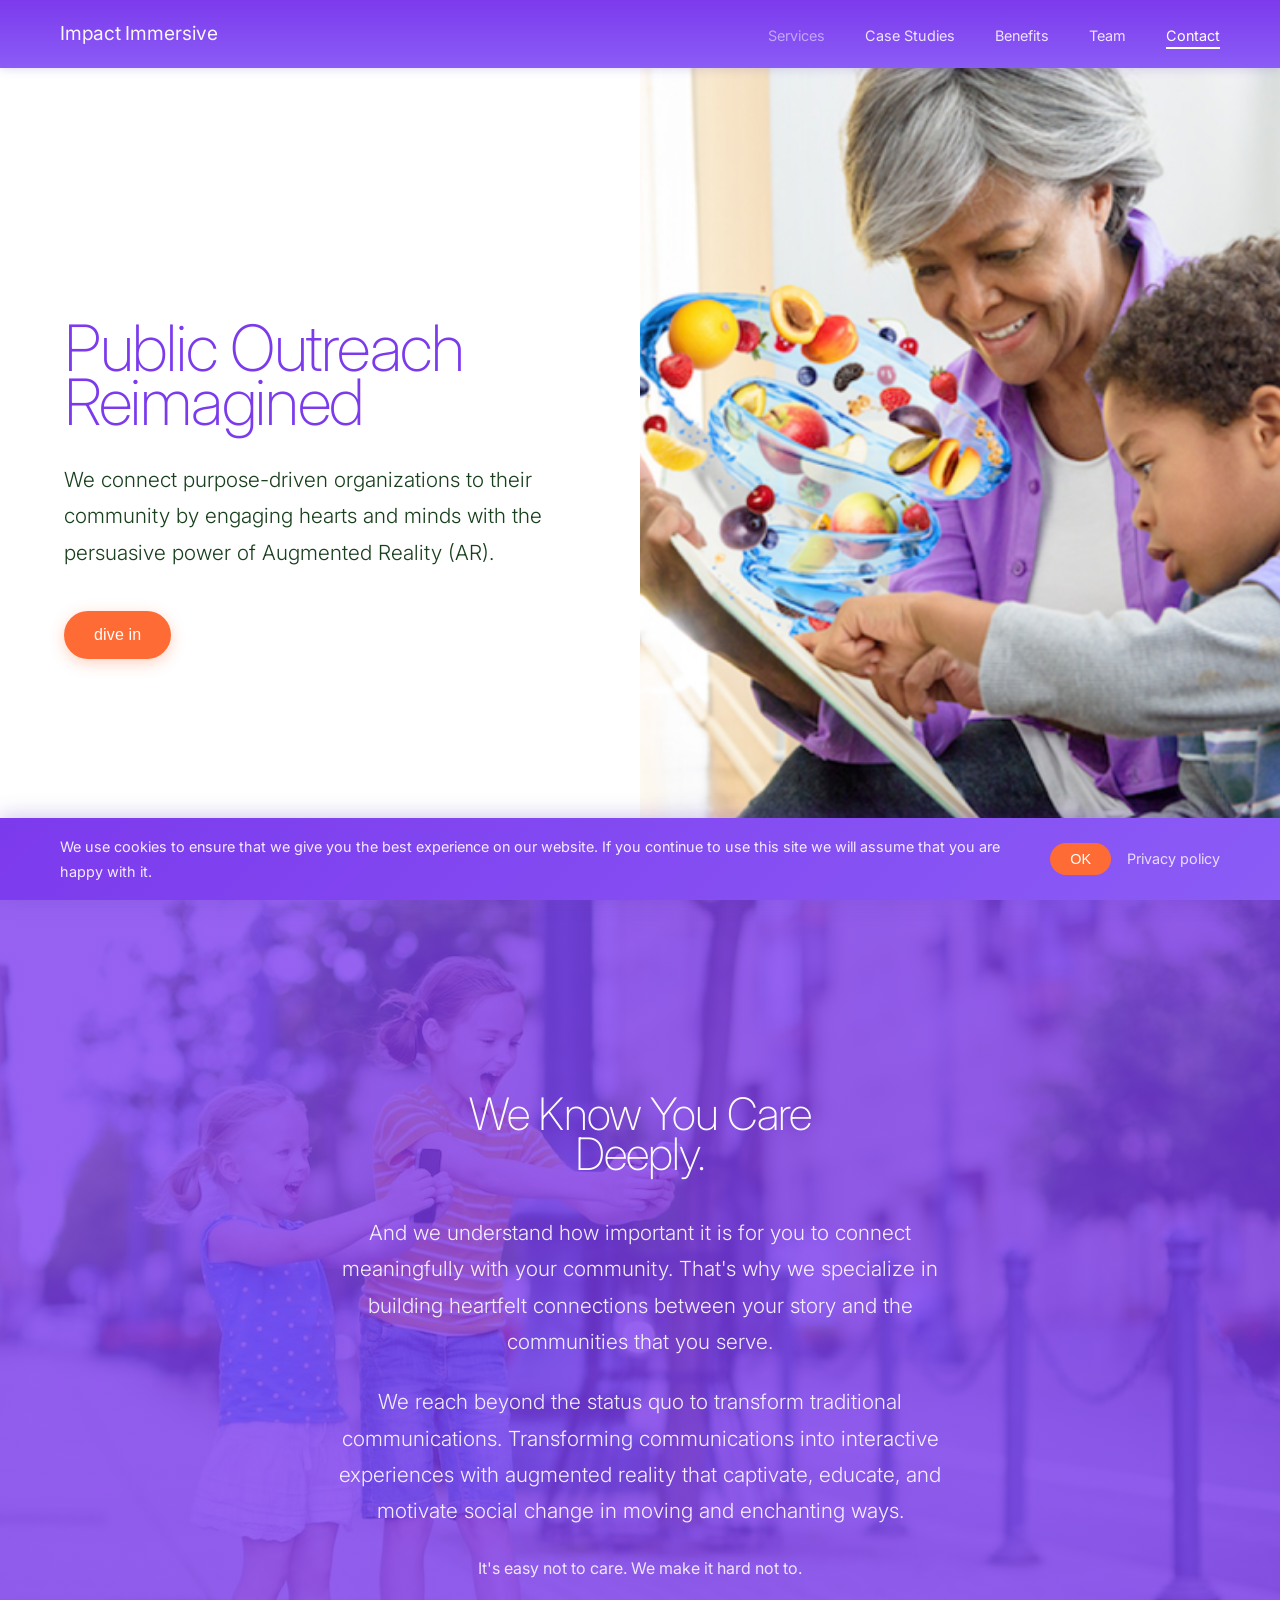
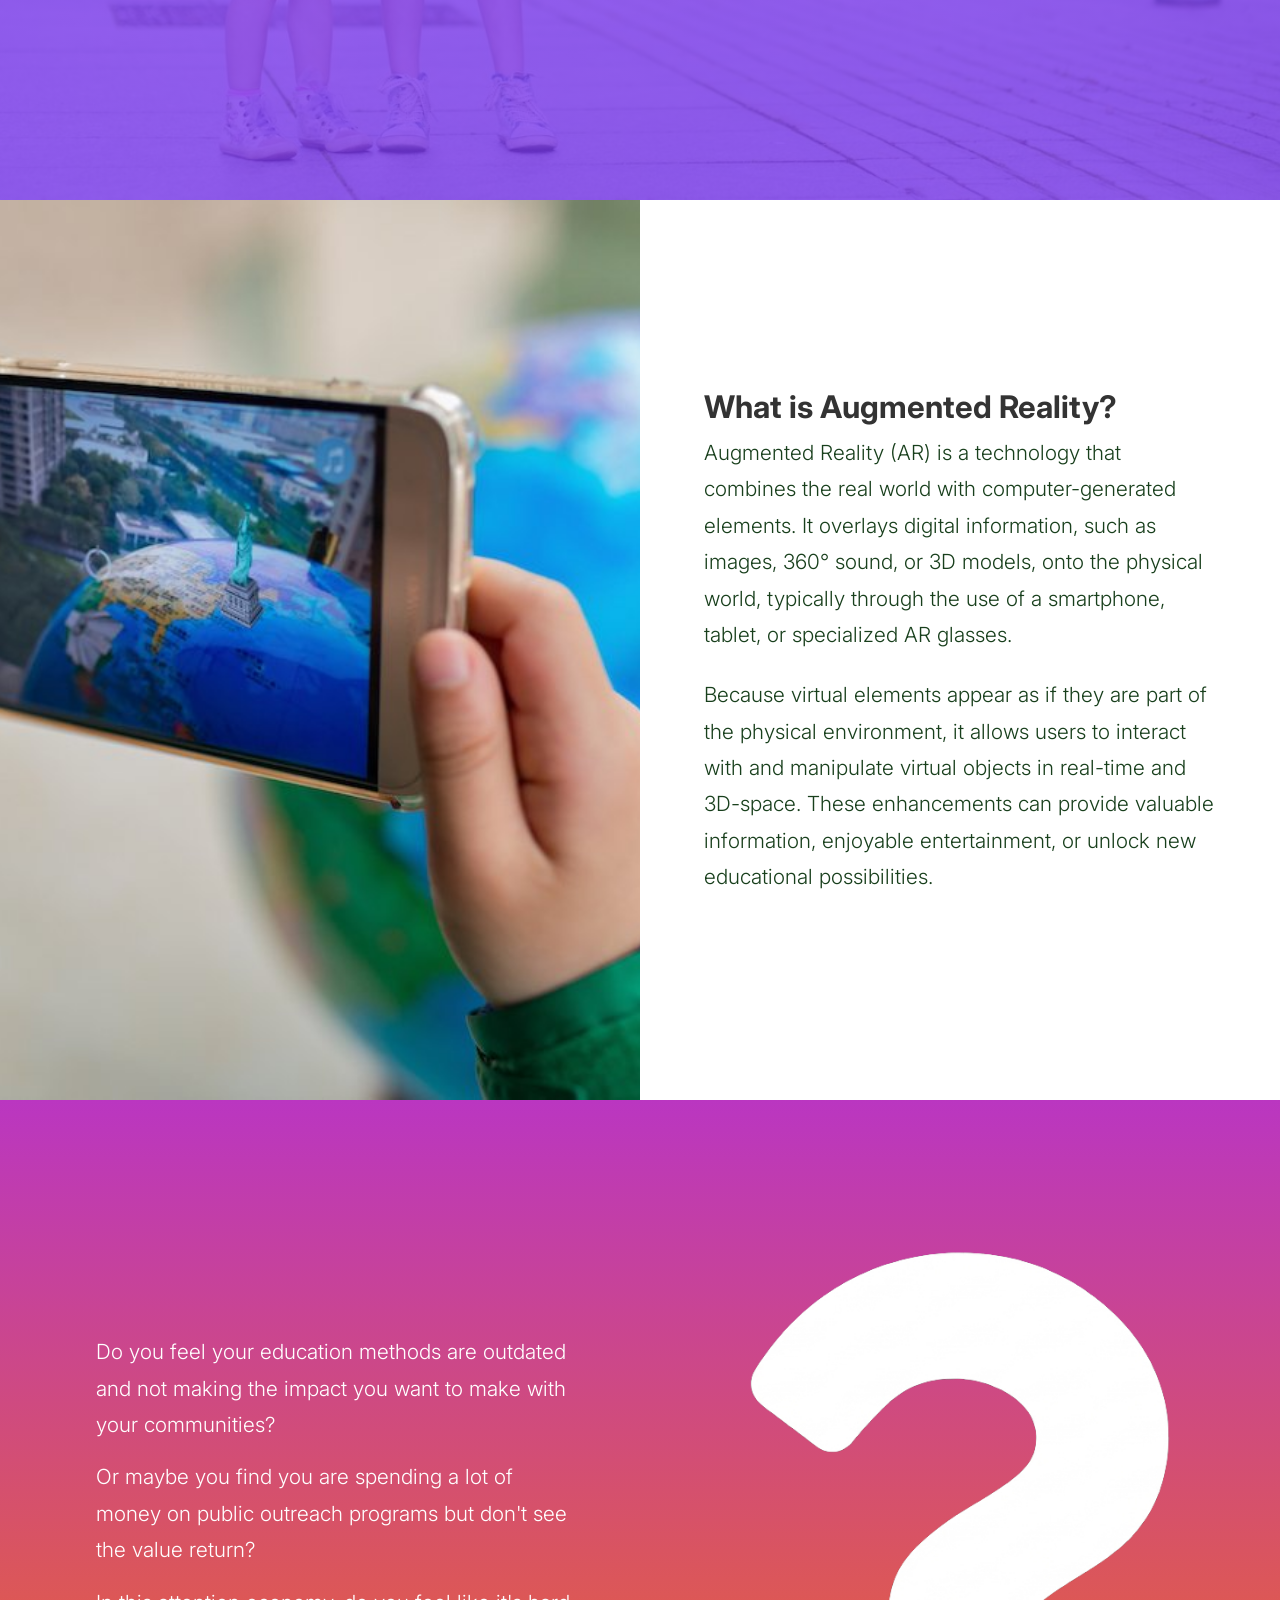
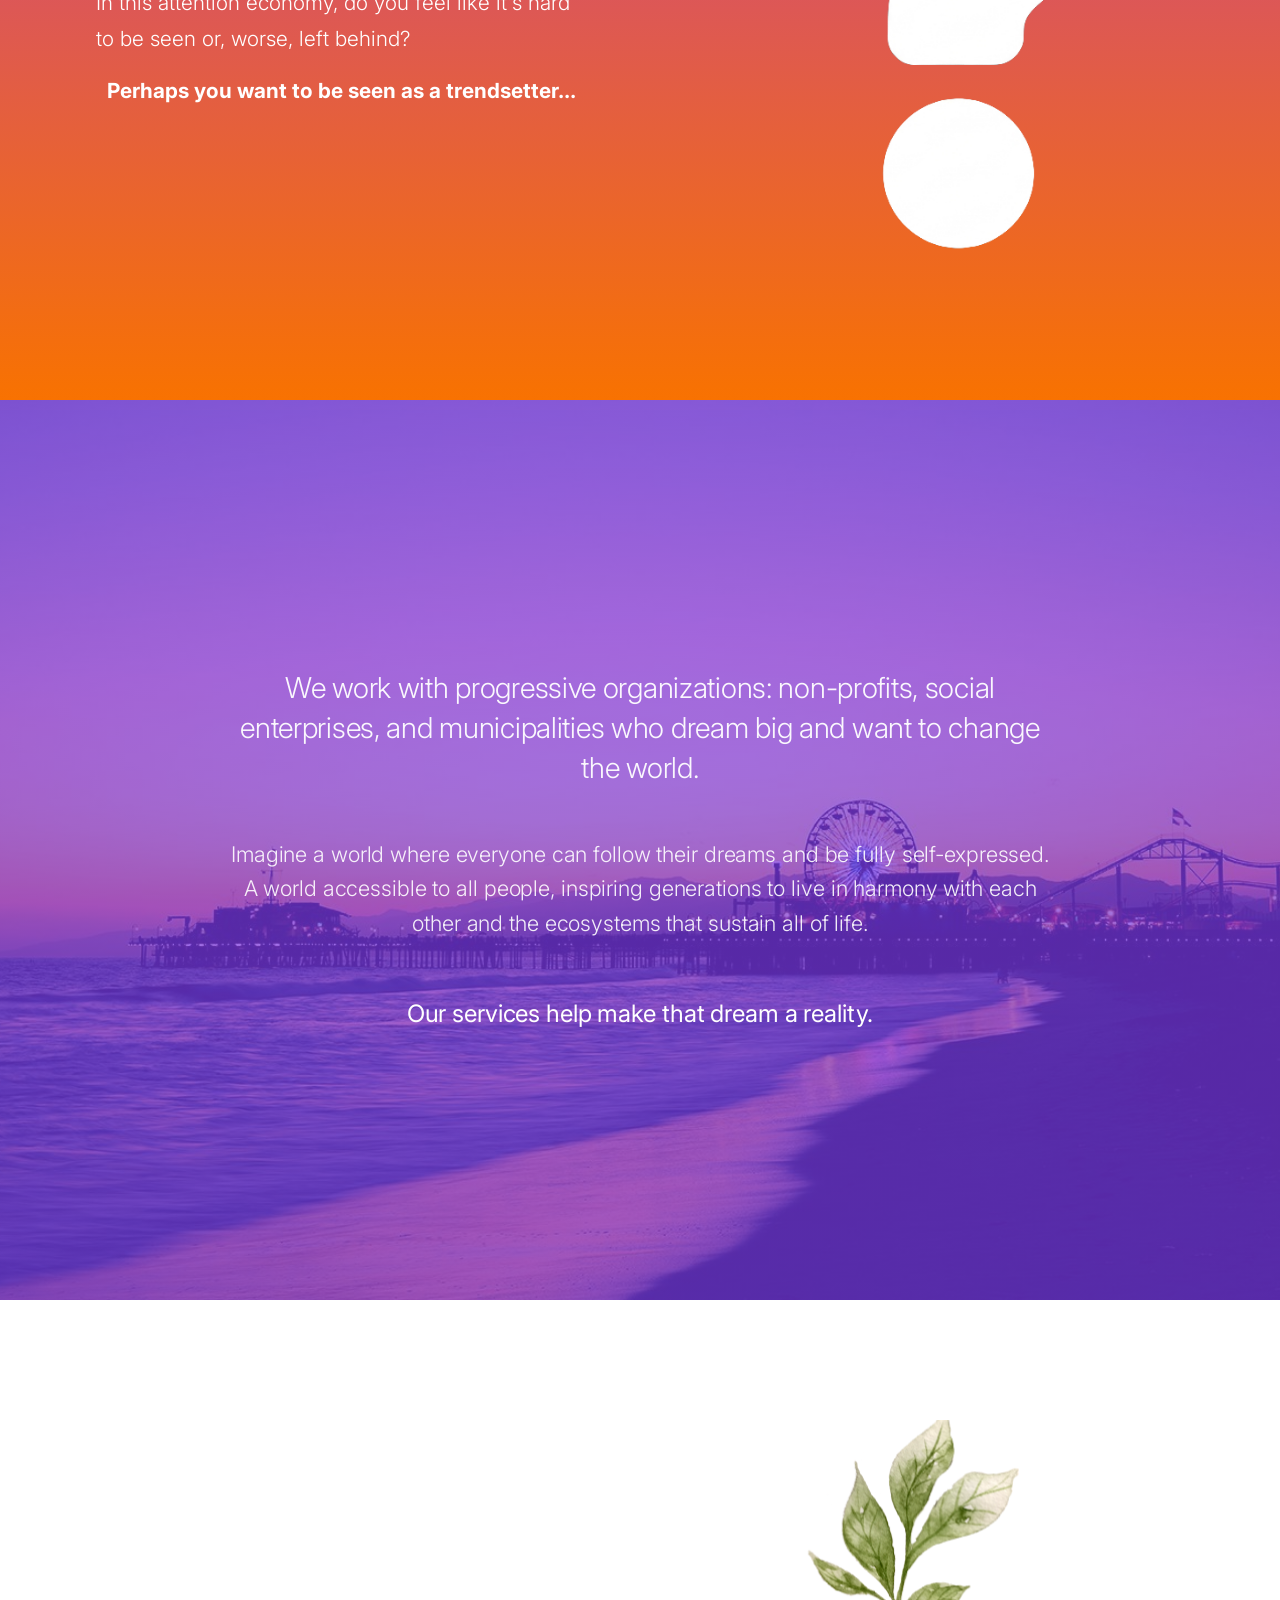
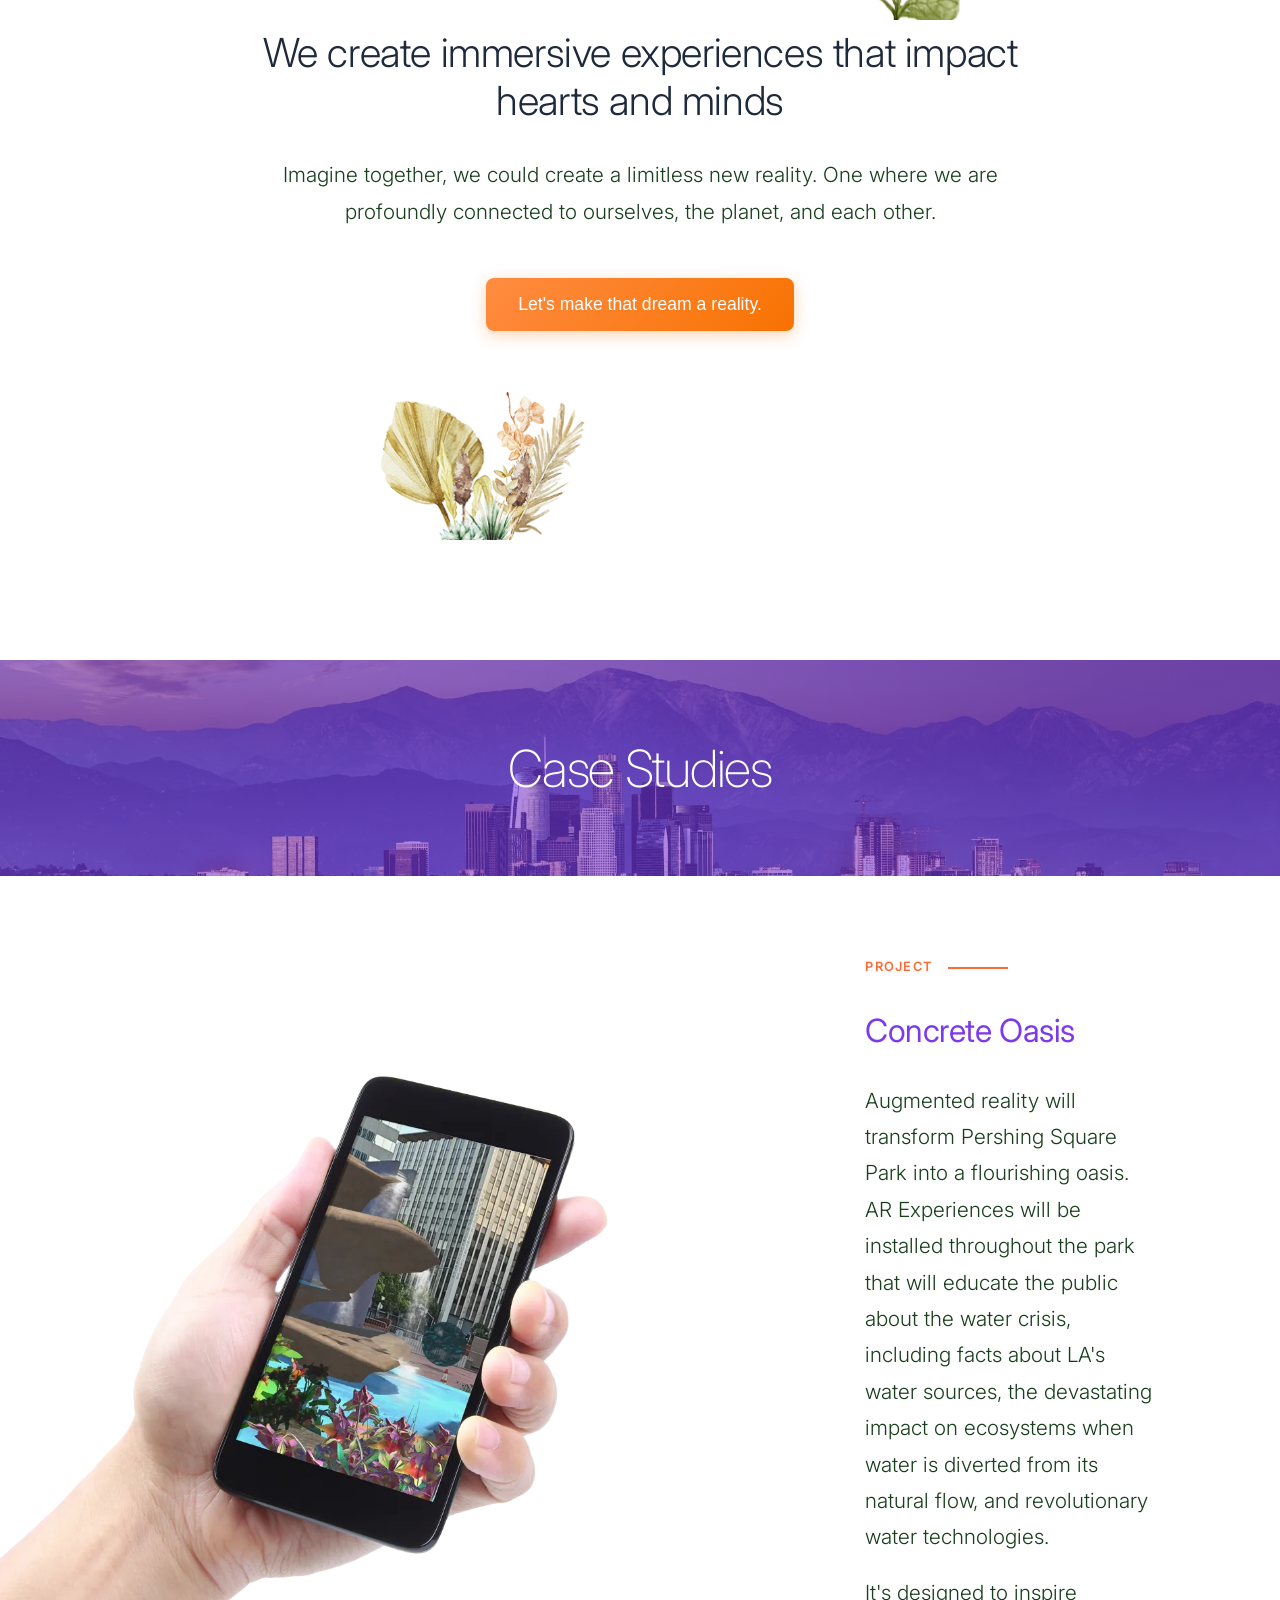
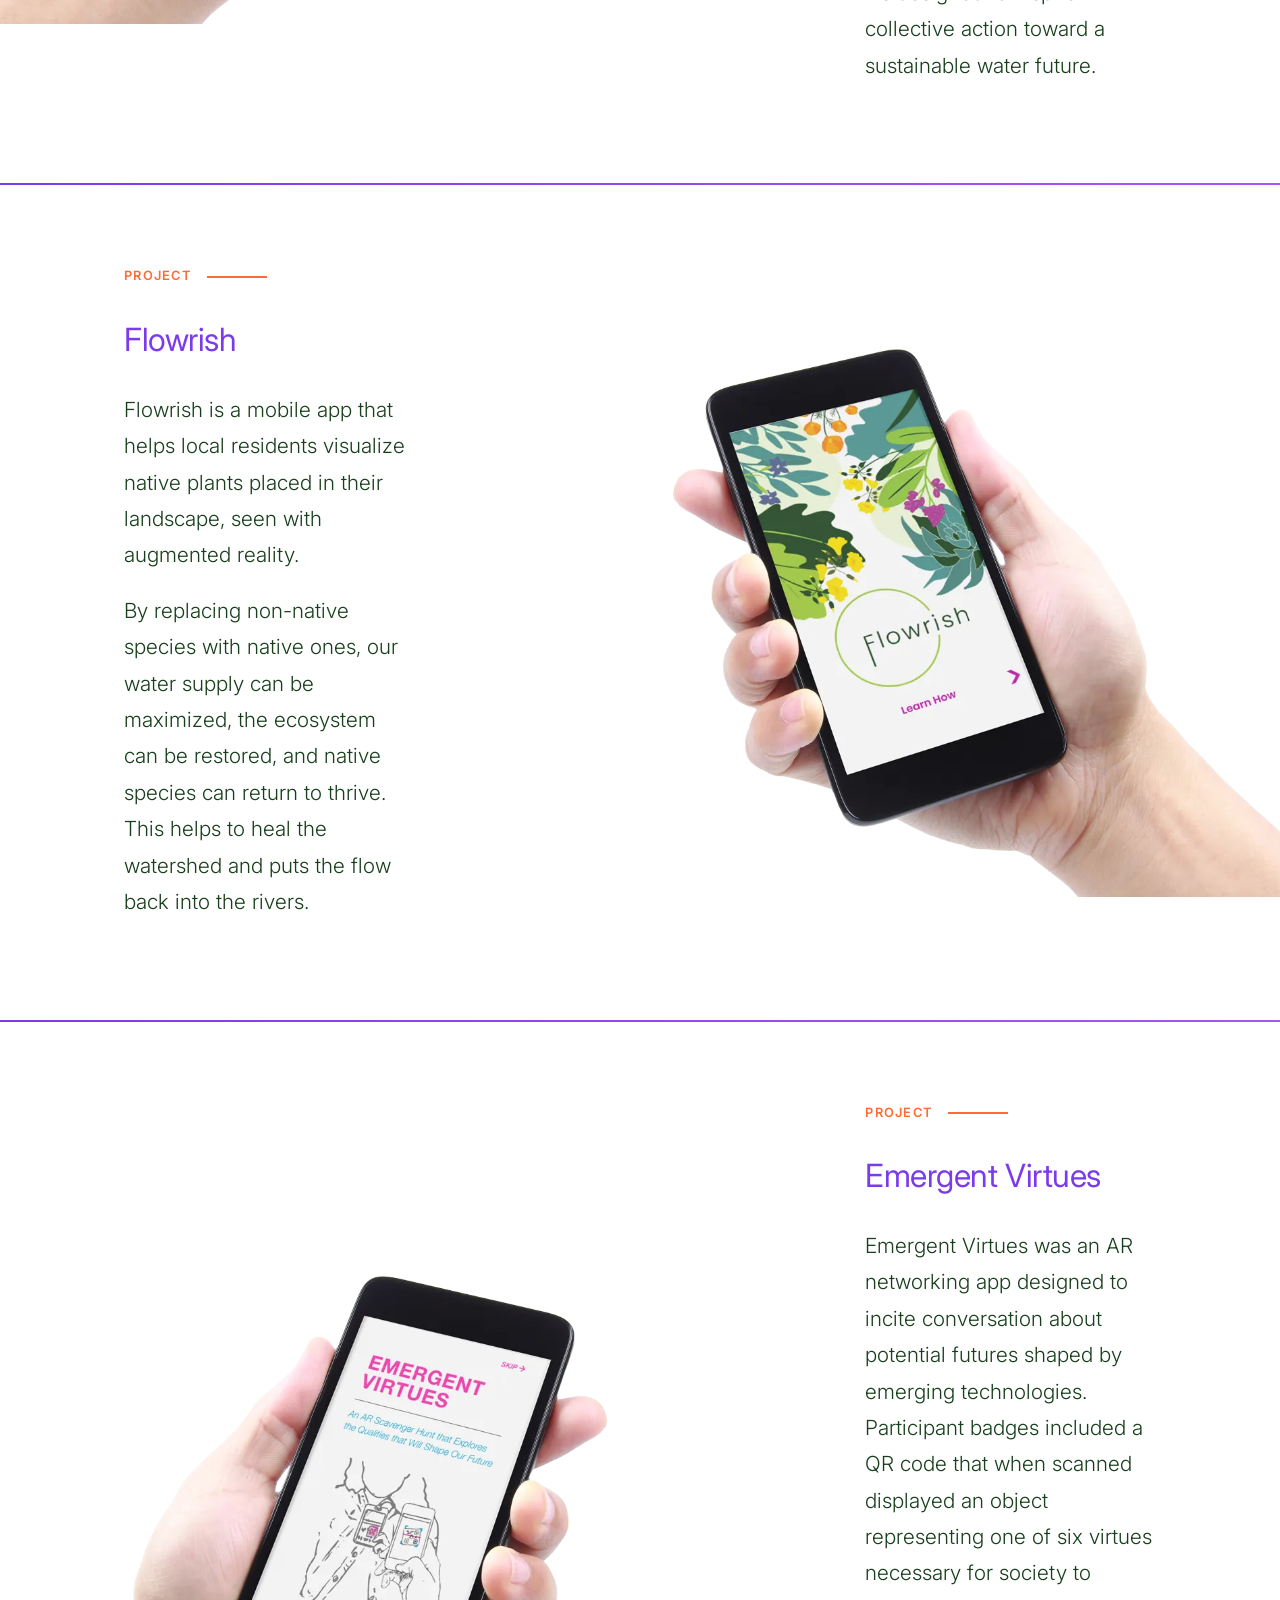
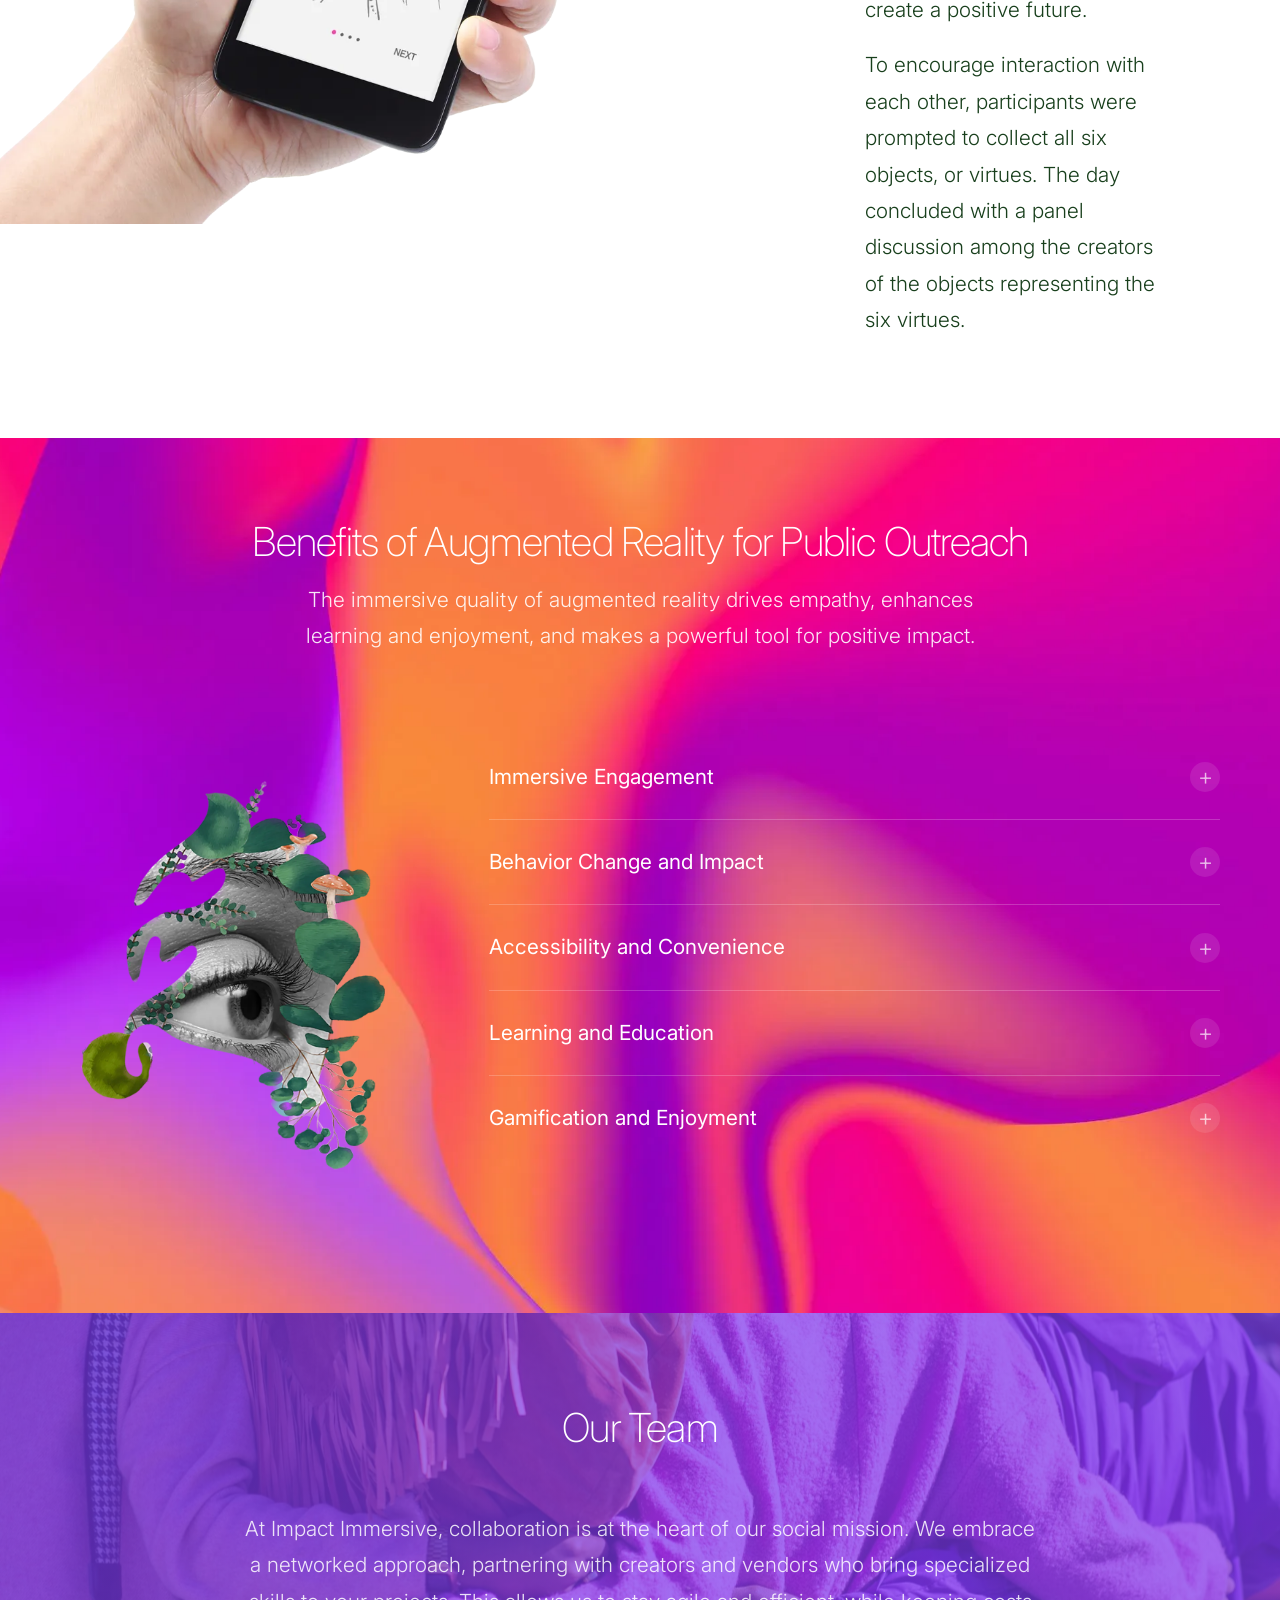
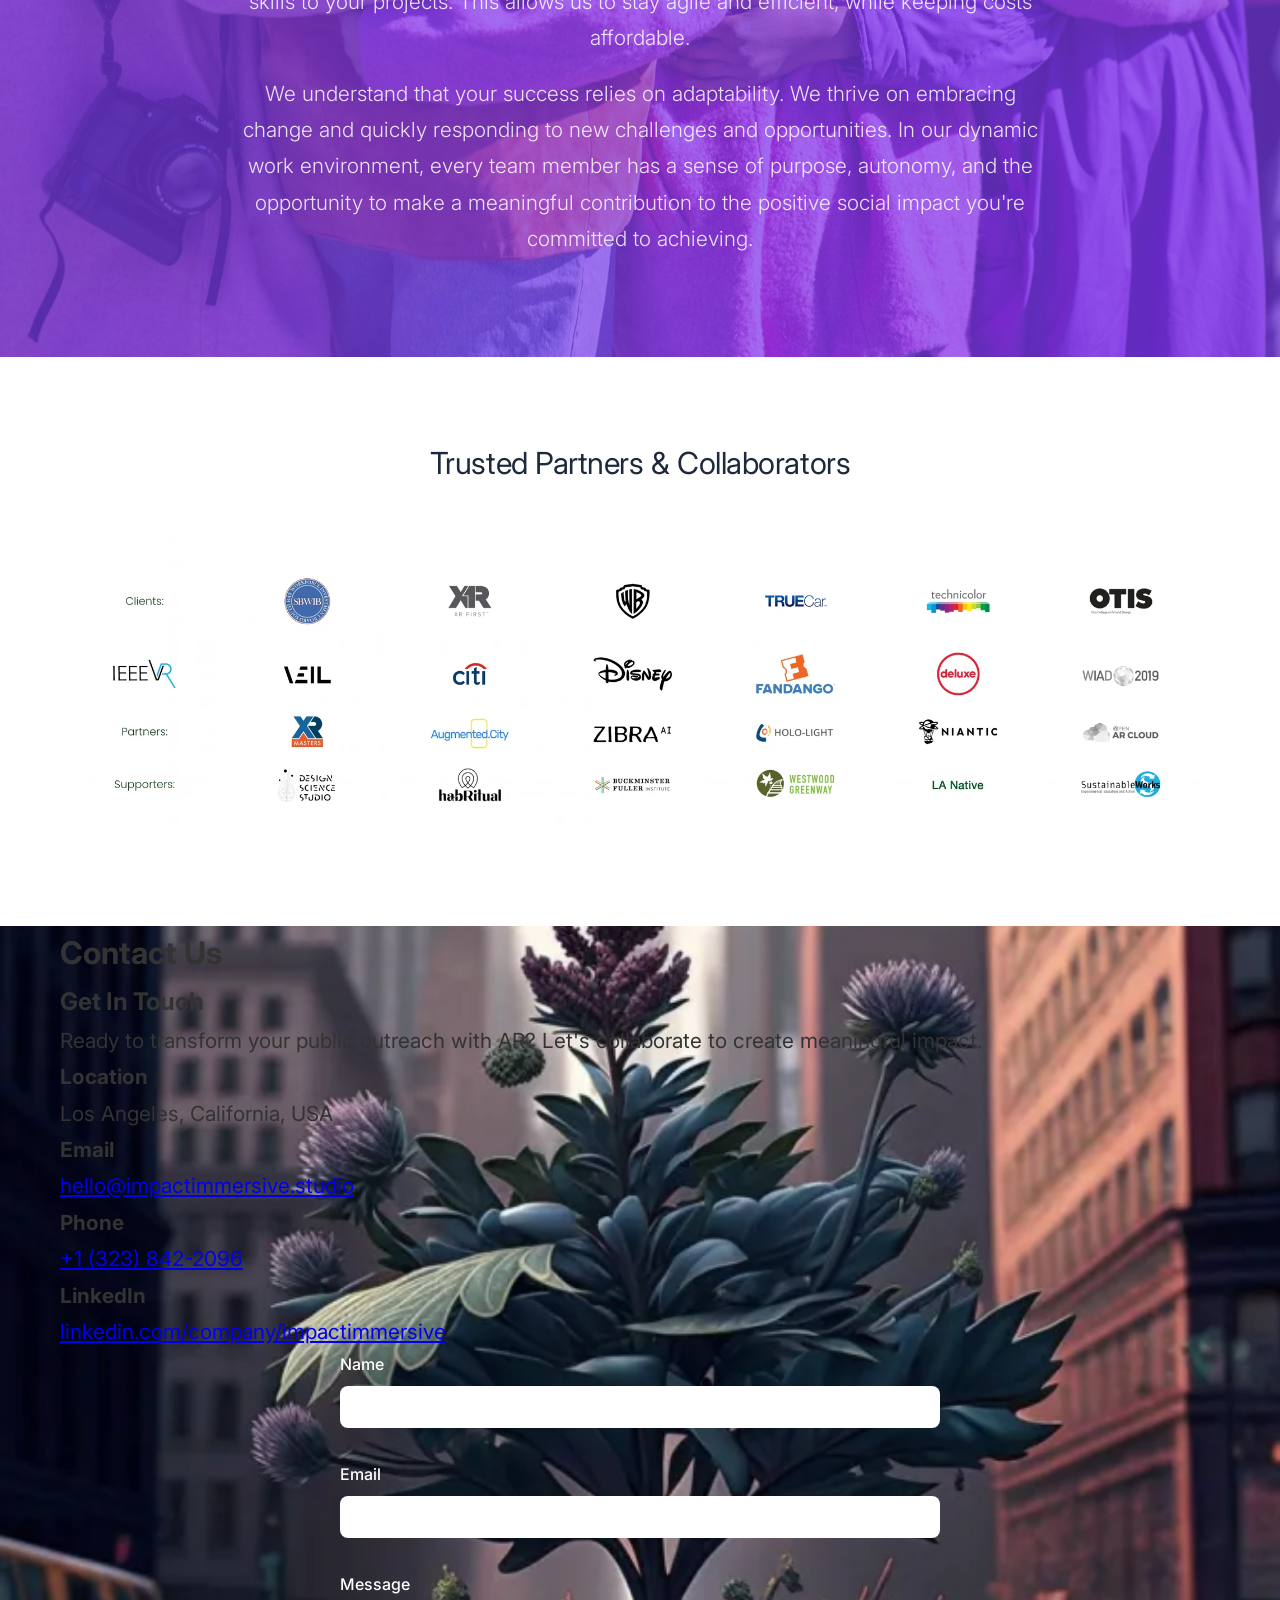
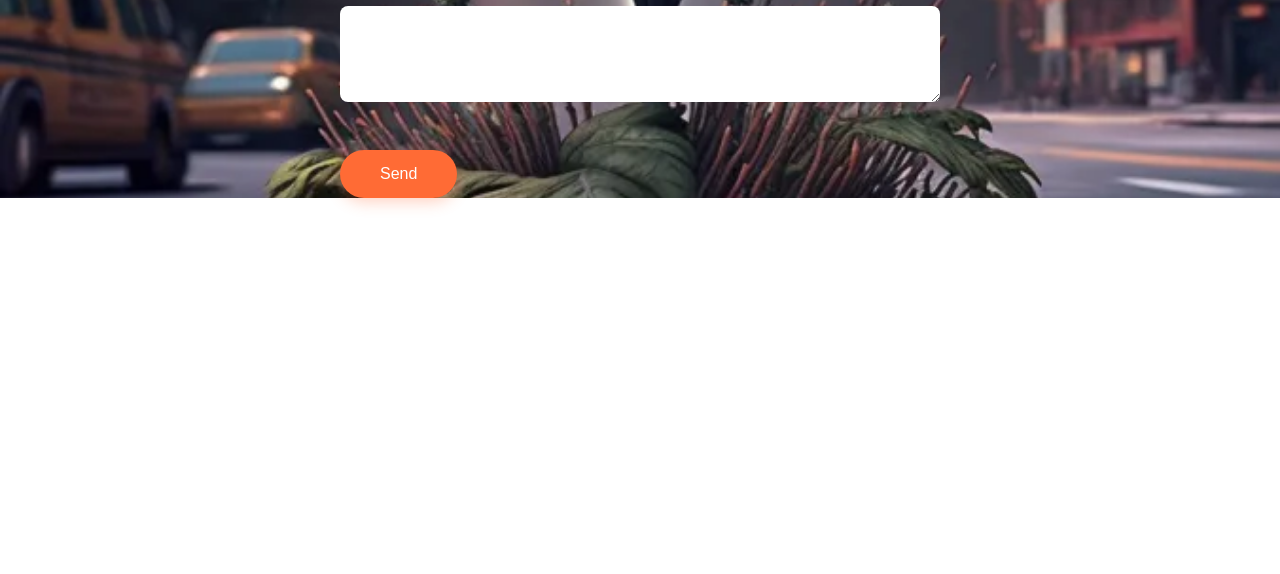
==== commit a8d69251: "Both updates are now complete: **Changes made:**  1. ✅ **"Public Outreach Reimagined"** - Font weigh" ====
--- a/static-html-version/index.html
+++ b/static-html-version/index.html
@@ -37,7 +37,7 @@
                     <li><span class="nav-disabled">Services</span></li>
                     <li><a href="#case-studies" onclick="scrollToSection('case-studies')">Case Studies</a></li>
                     <li><a href="#benefits" onclick="scrollToSection('benefits')">Benefits</a></li>
-                    <li><a href="#team" onclick="scrollToSection('team')">Team</a></li>
+                    <li><a href="#founder" onclick="scrollToSection('founder')">Team</a></li>
                     <li><a href="#contact" onclick="scrollToSection('contact')">Contact</a></li>
                 </ul>
             </nav>
@@ -83,8 +83,8 @@
             <div class="container">
                 <div class="we-know-content">
                     <h2 class="we-know-title">
-                        We Know You care<br>
-                        deeply.
+                        We Know You Care<br>
+                        Deeply.
                     </h2>
                     
                     <div class="we-know-text">
--- a/static-html-version/styles.css
+++ b/static-html-version/styles.css
@@ -158,7 +158,7 @@
 
 .hero-title {
   font-size: 4rem;
-  font-weight: 100;
+  font-weight: 200;
   line-height: 0.85;
   margin-bottom: 2rem;
   color: #7c3aed;
@@ -233,7 +233,7 @@
 
 .we-know-title {
   font-size: 2.8rem;
-  font-weight: 100;
+  font-weight: 200;
   line-height: 0.9;
   margin-bottom: 2.5rem;
   letter-spacing: -0.02em;
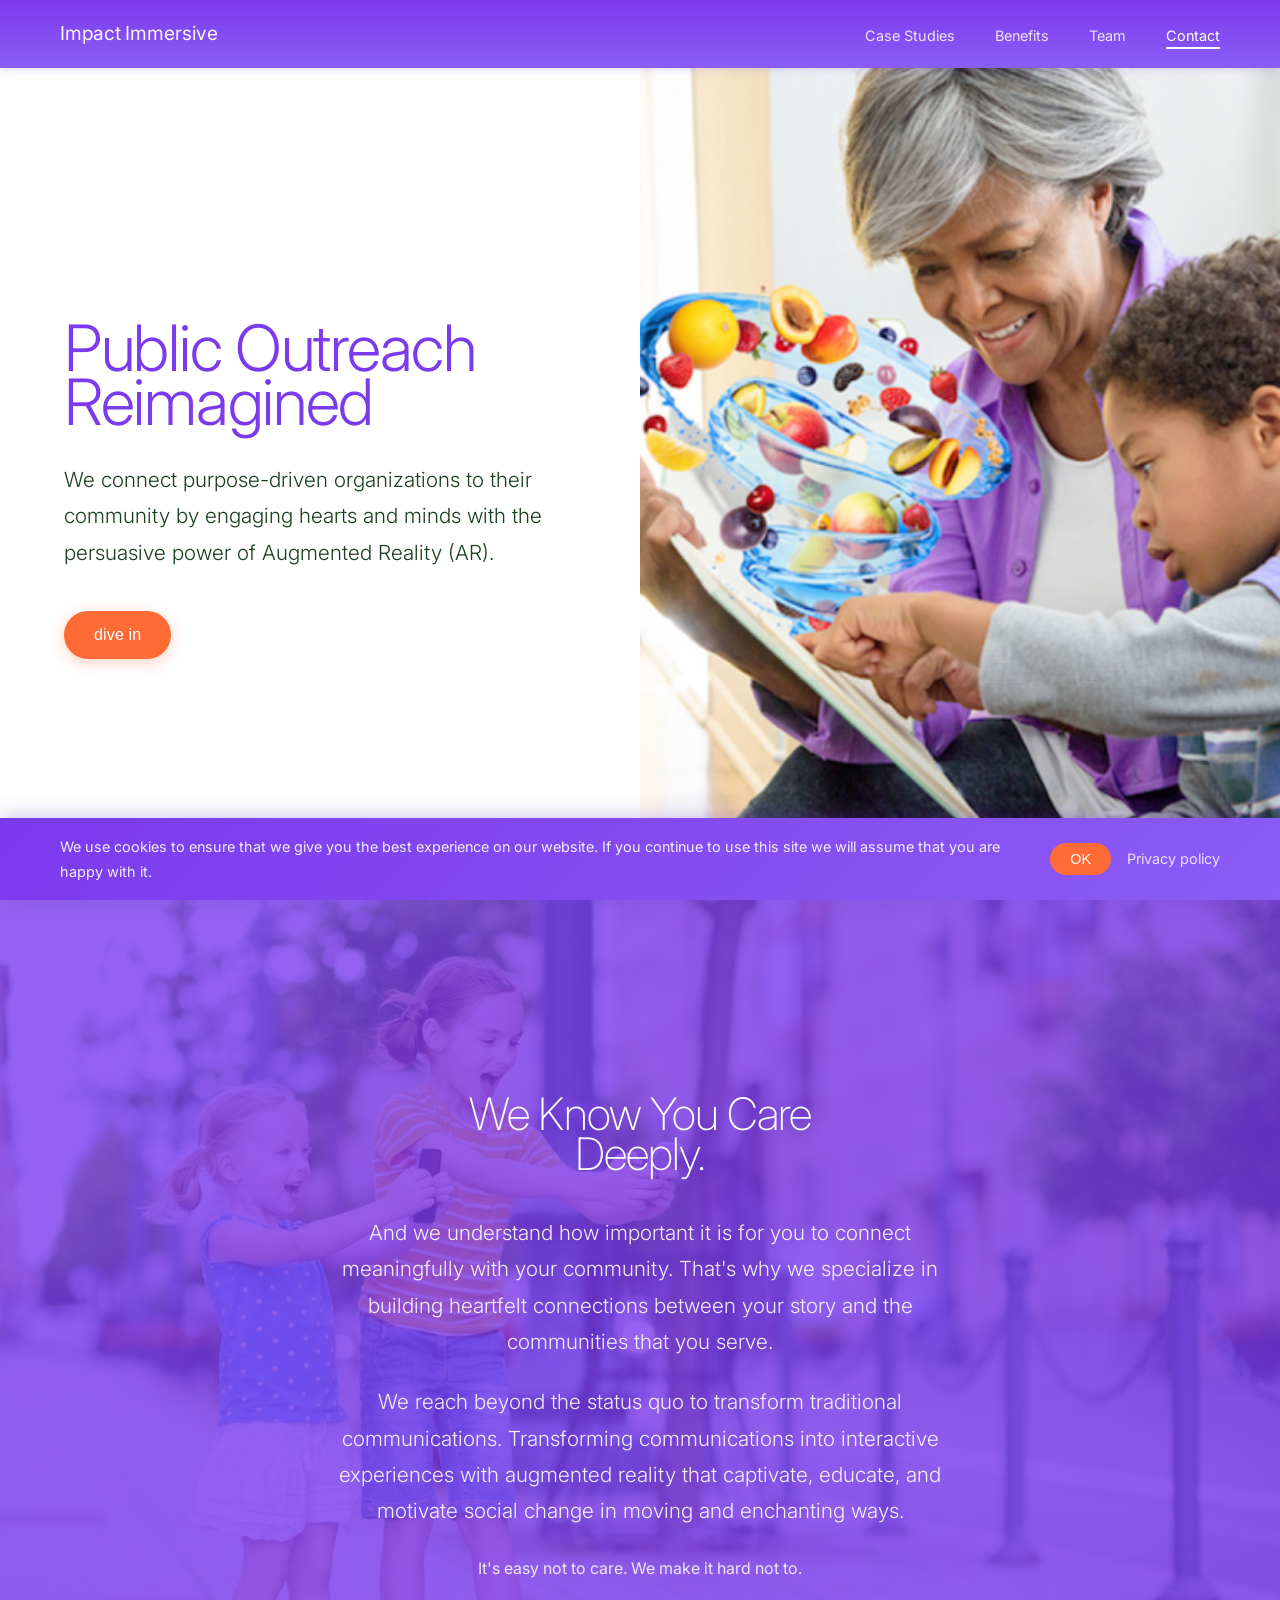
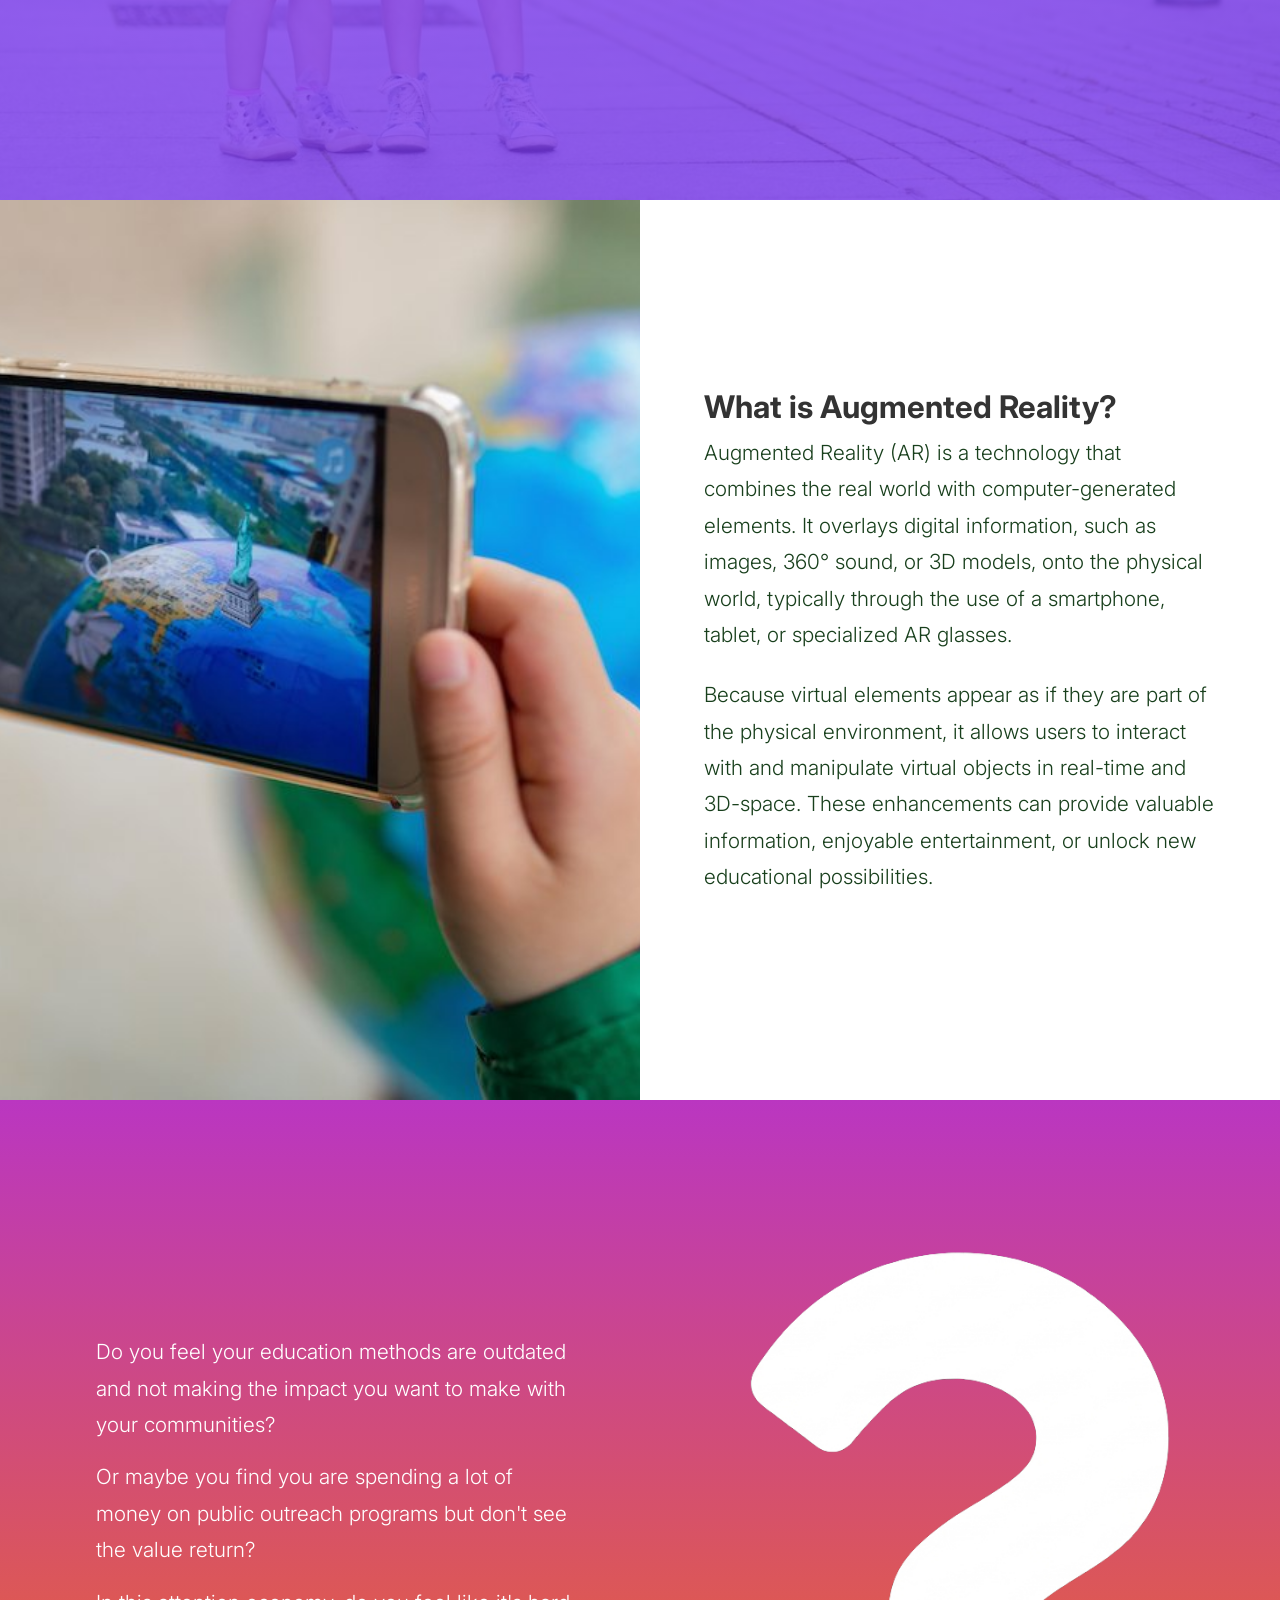
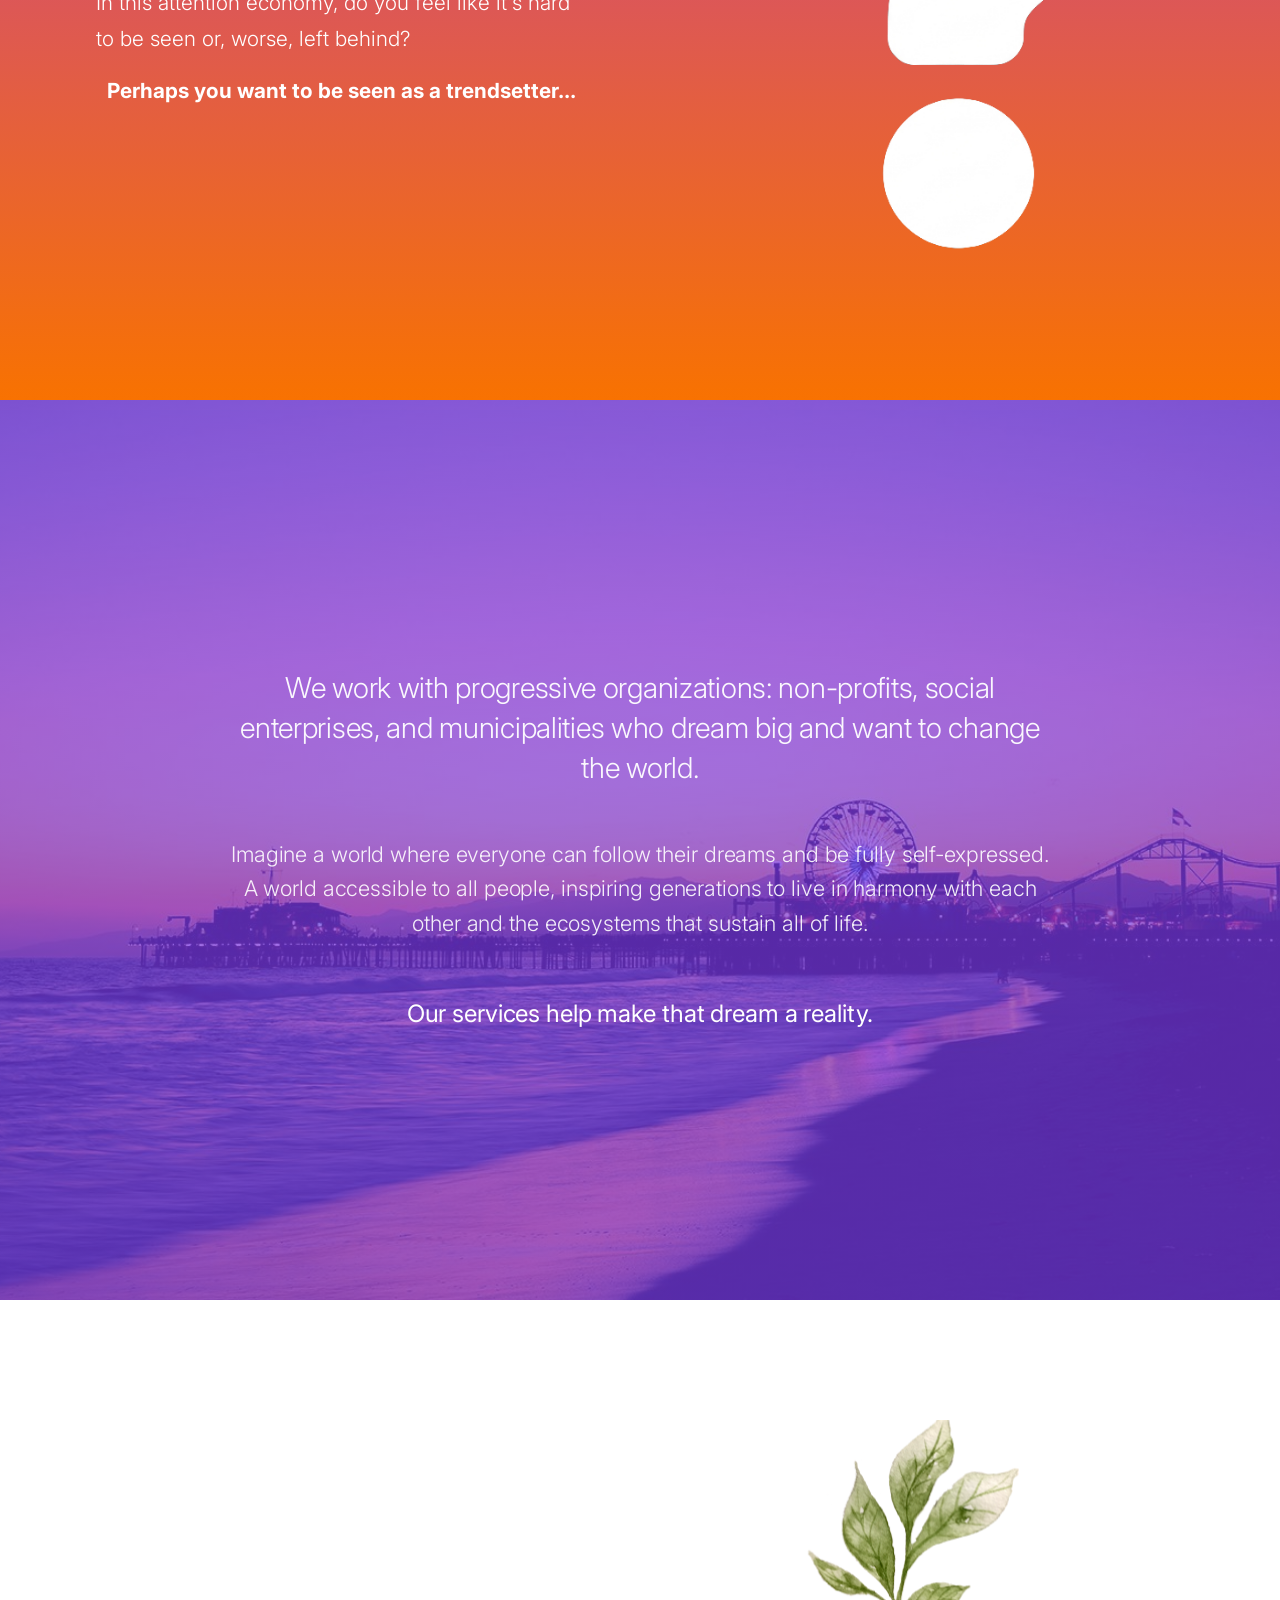
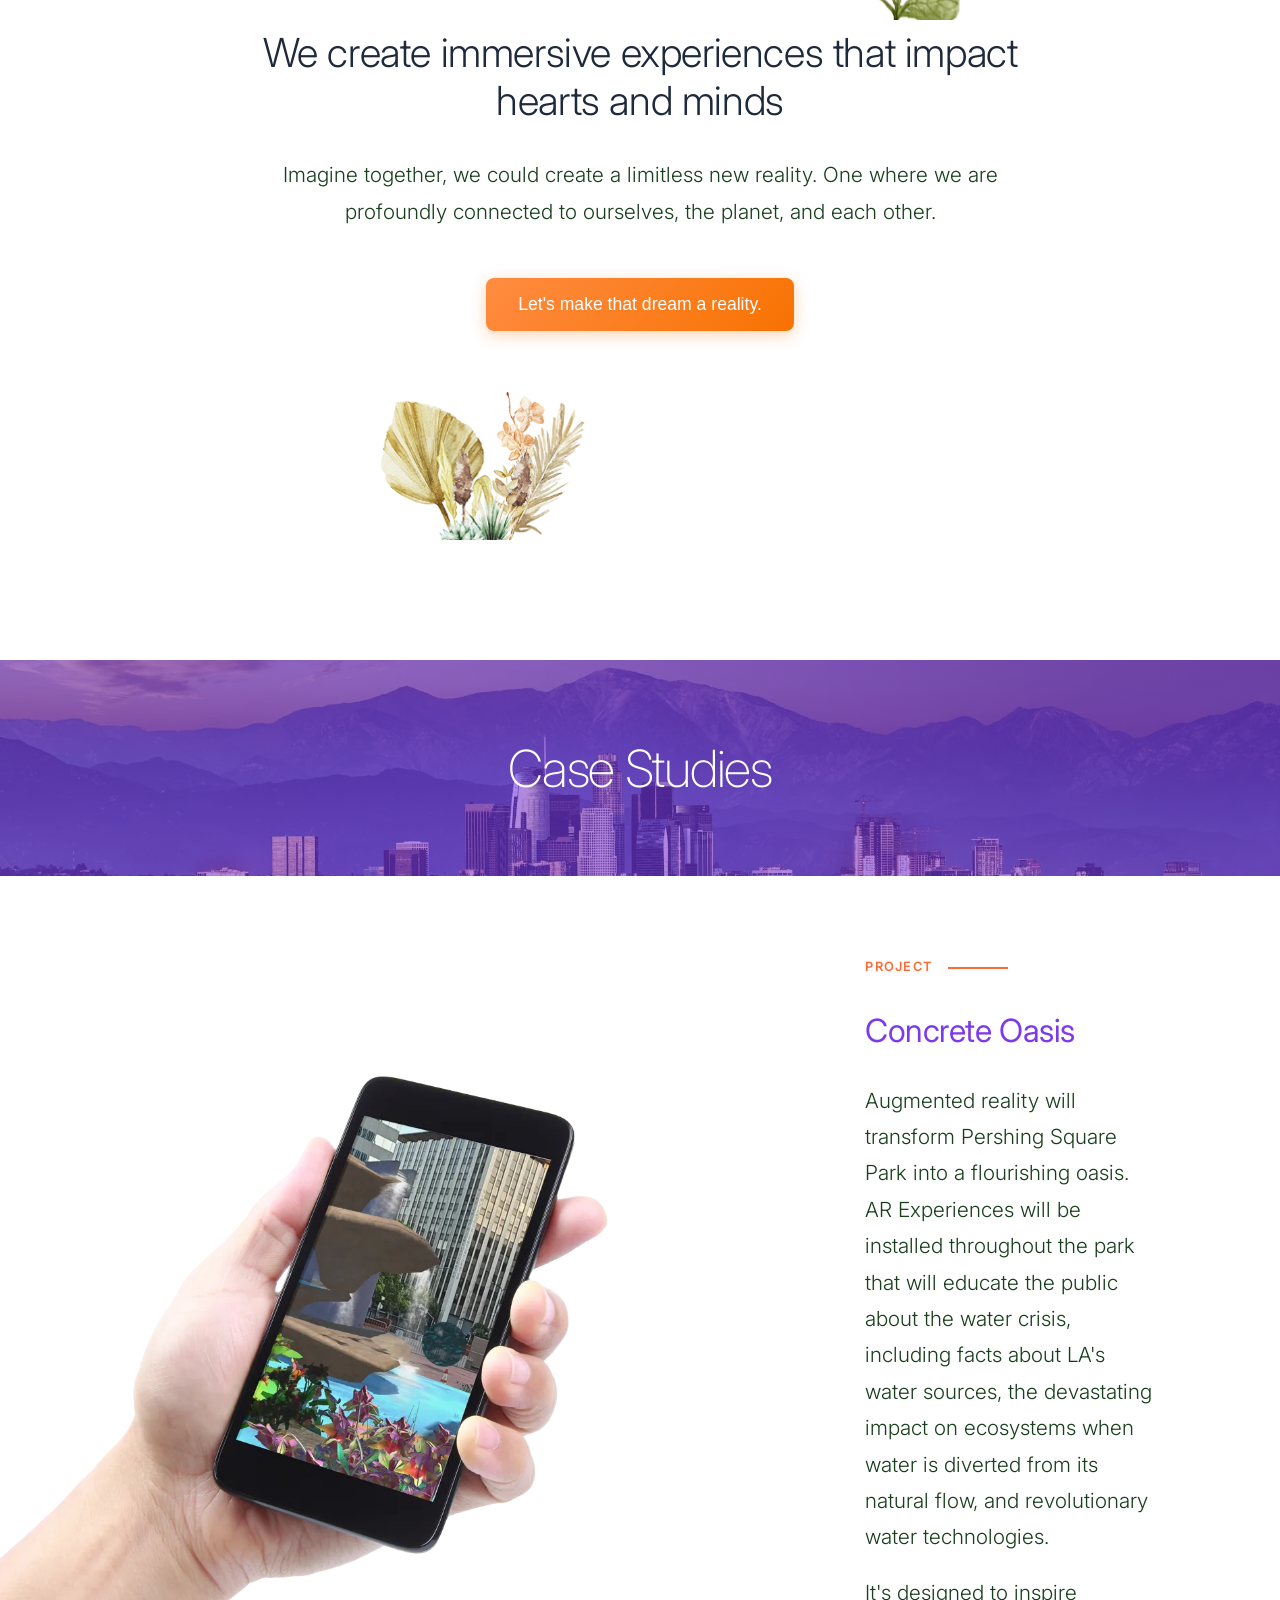
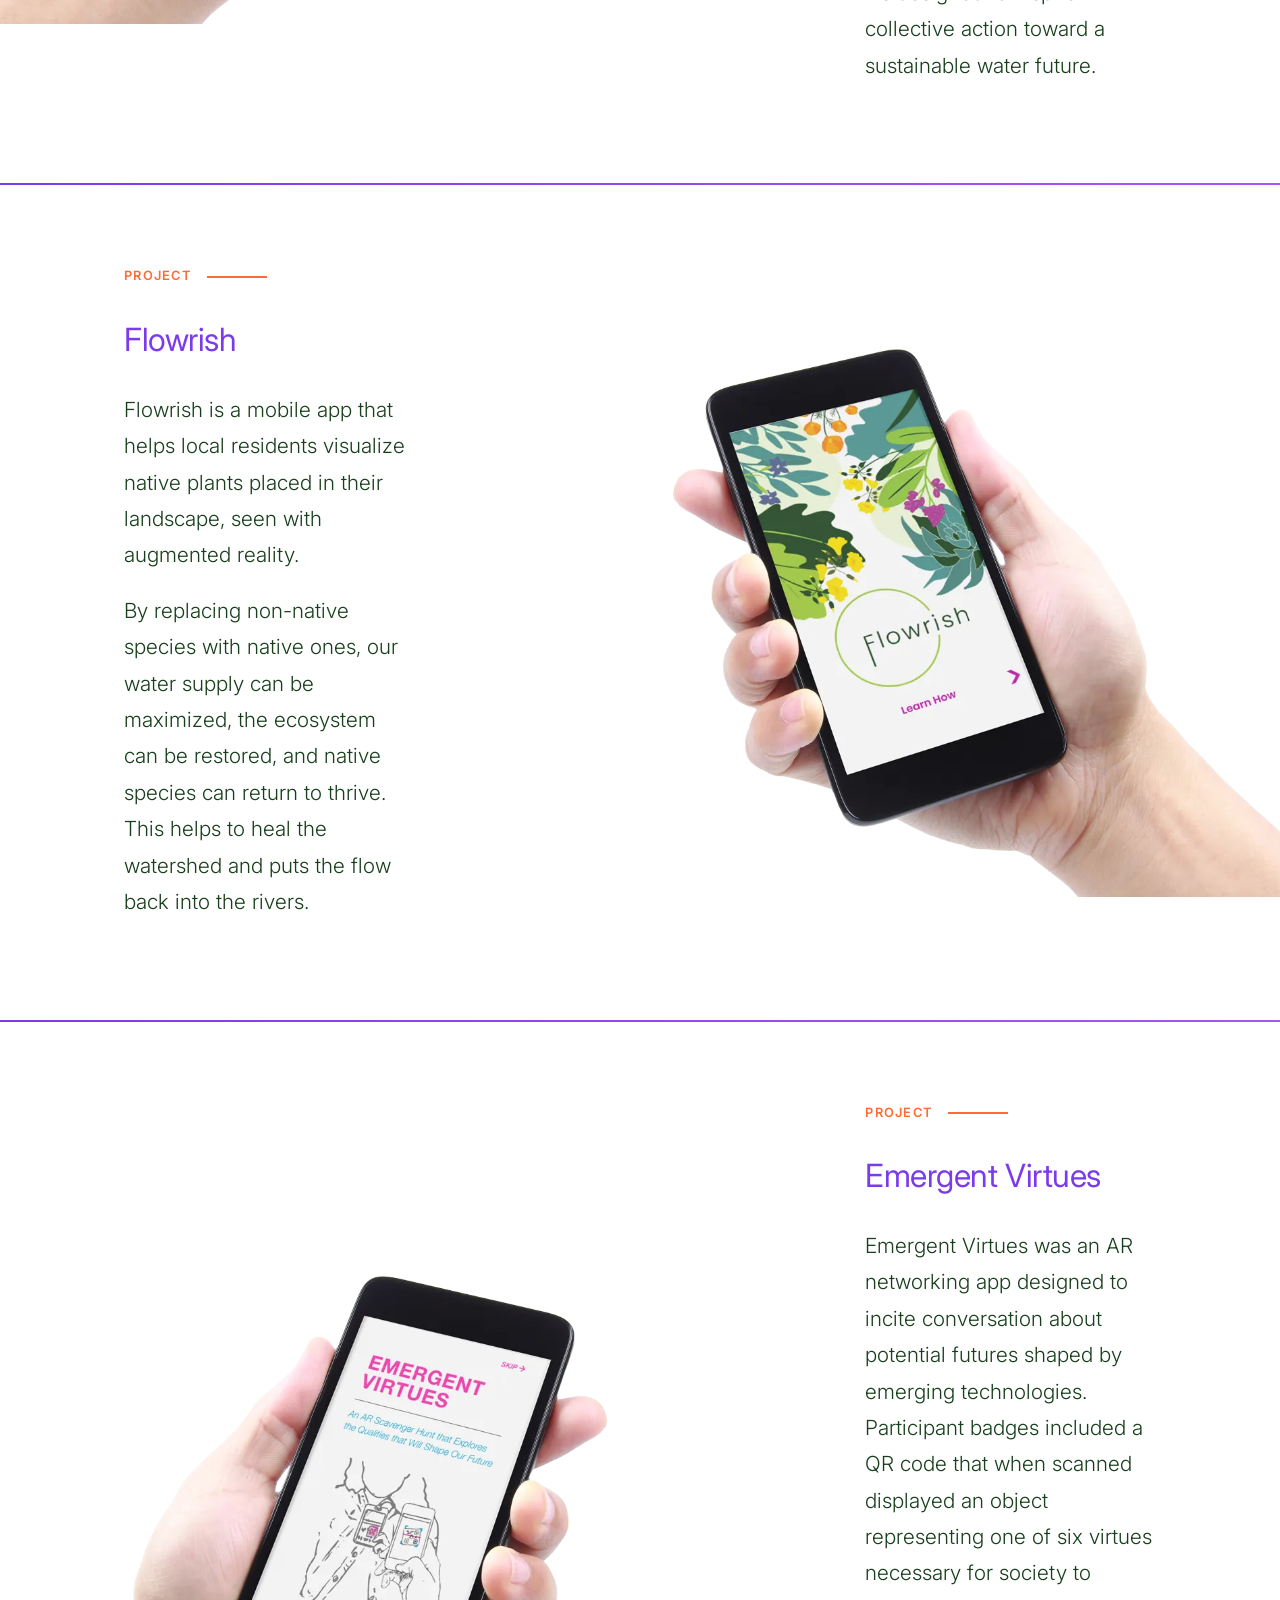
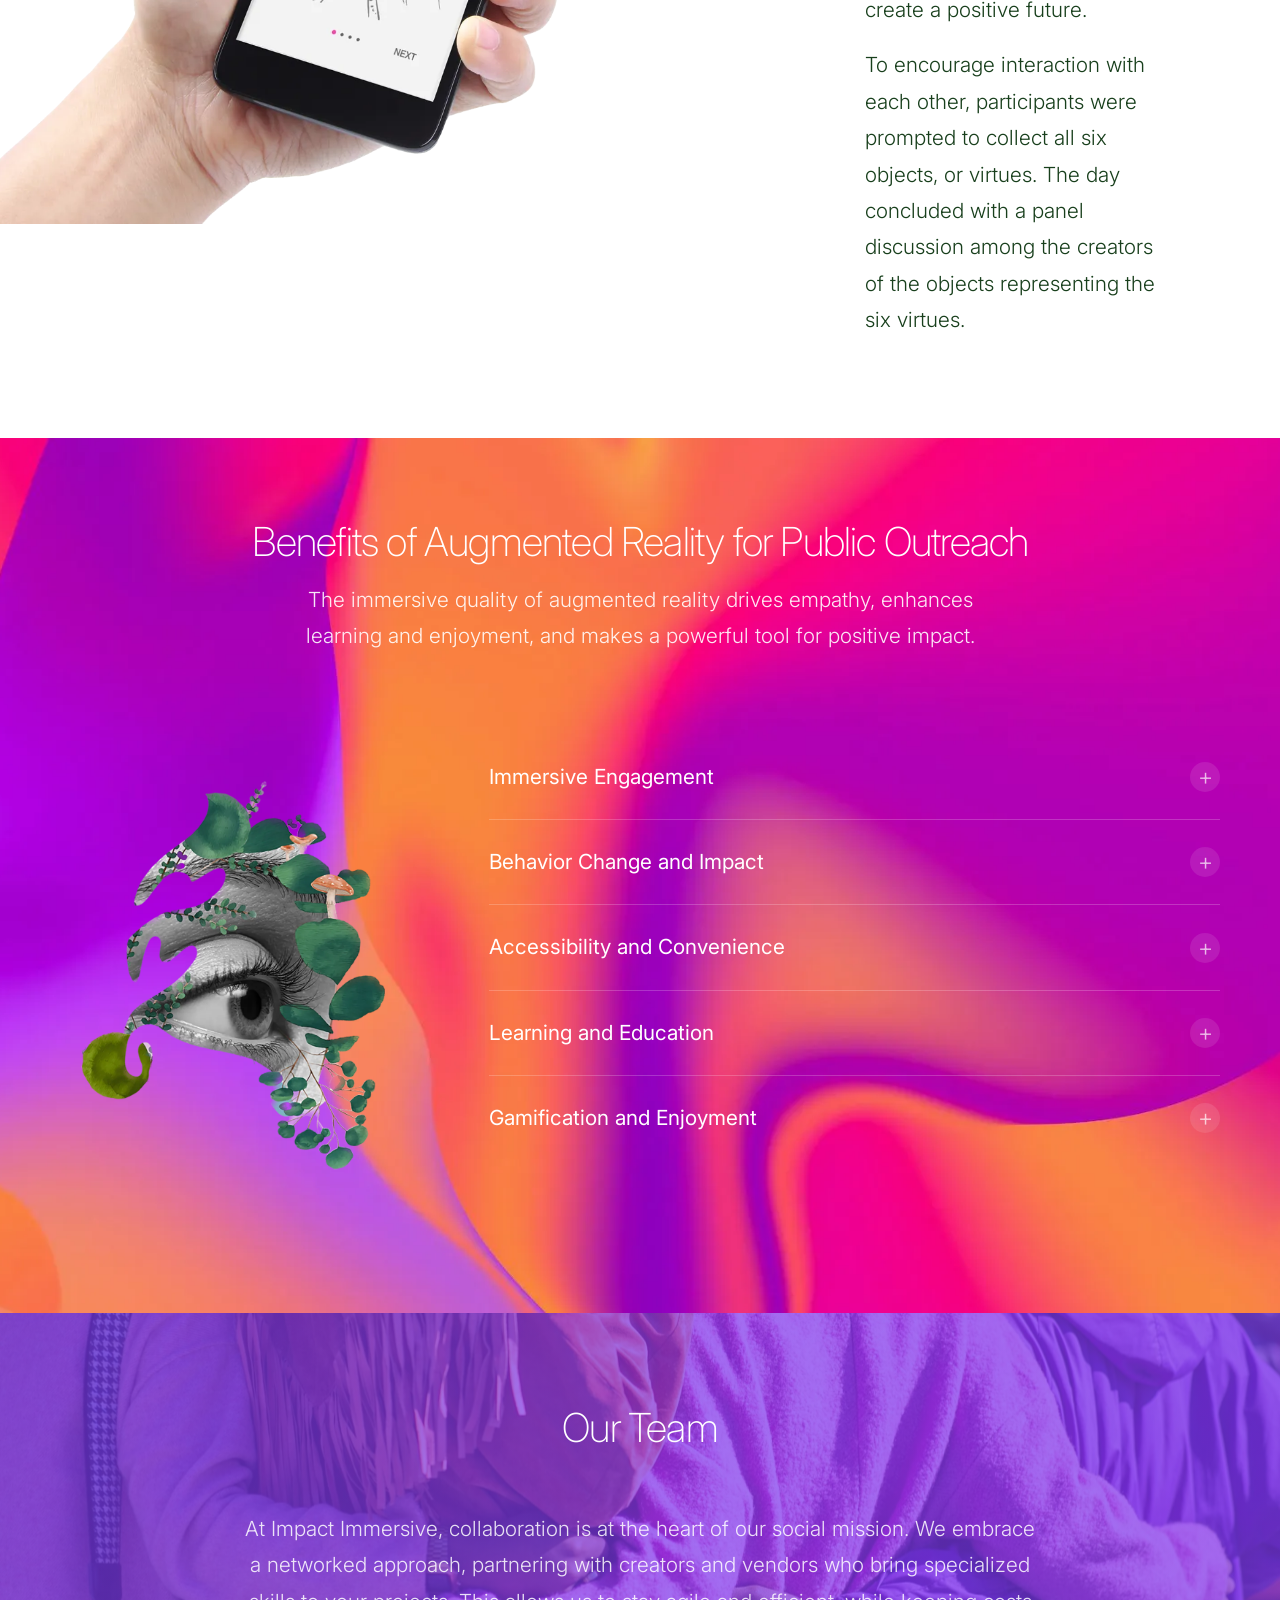
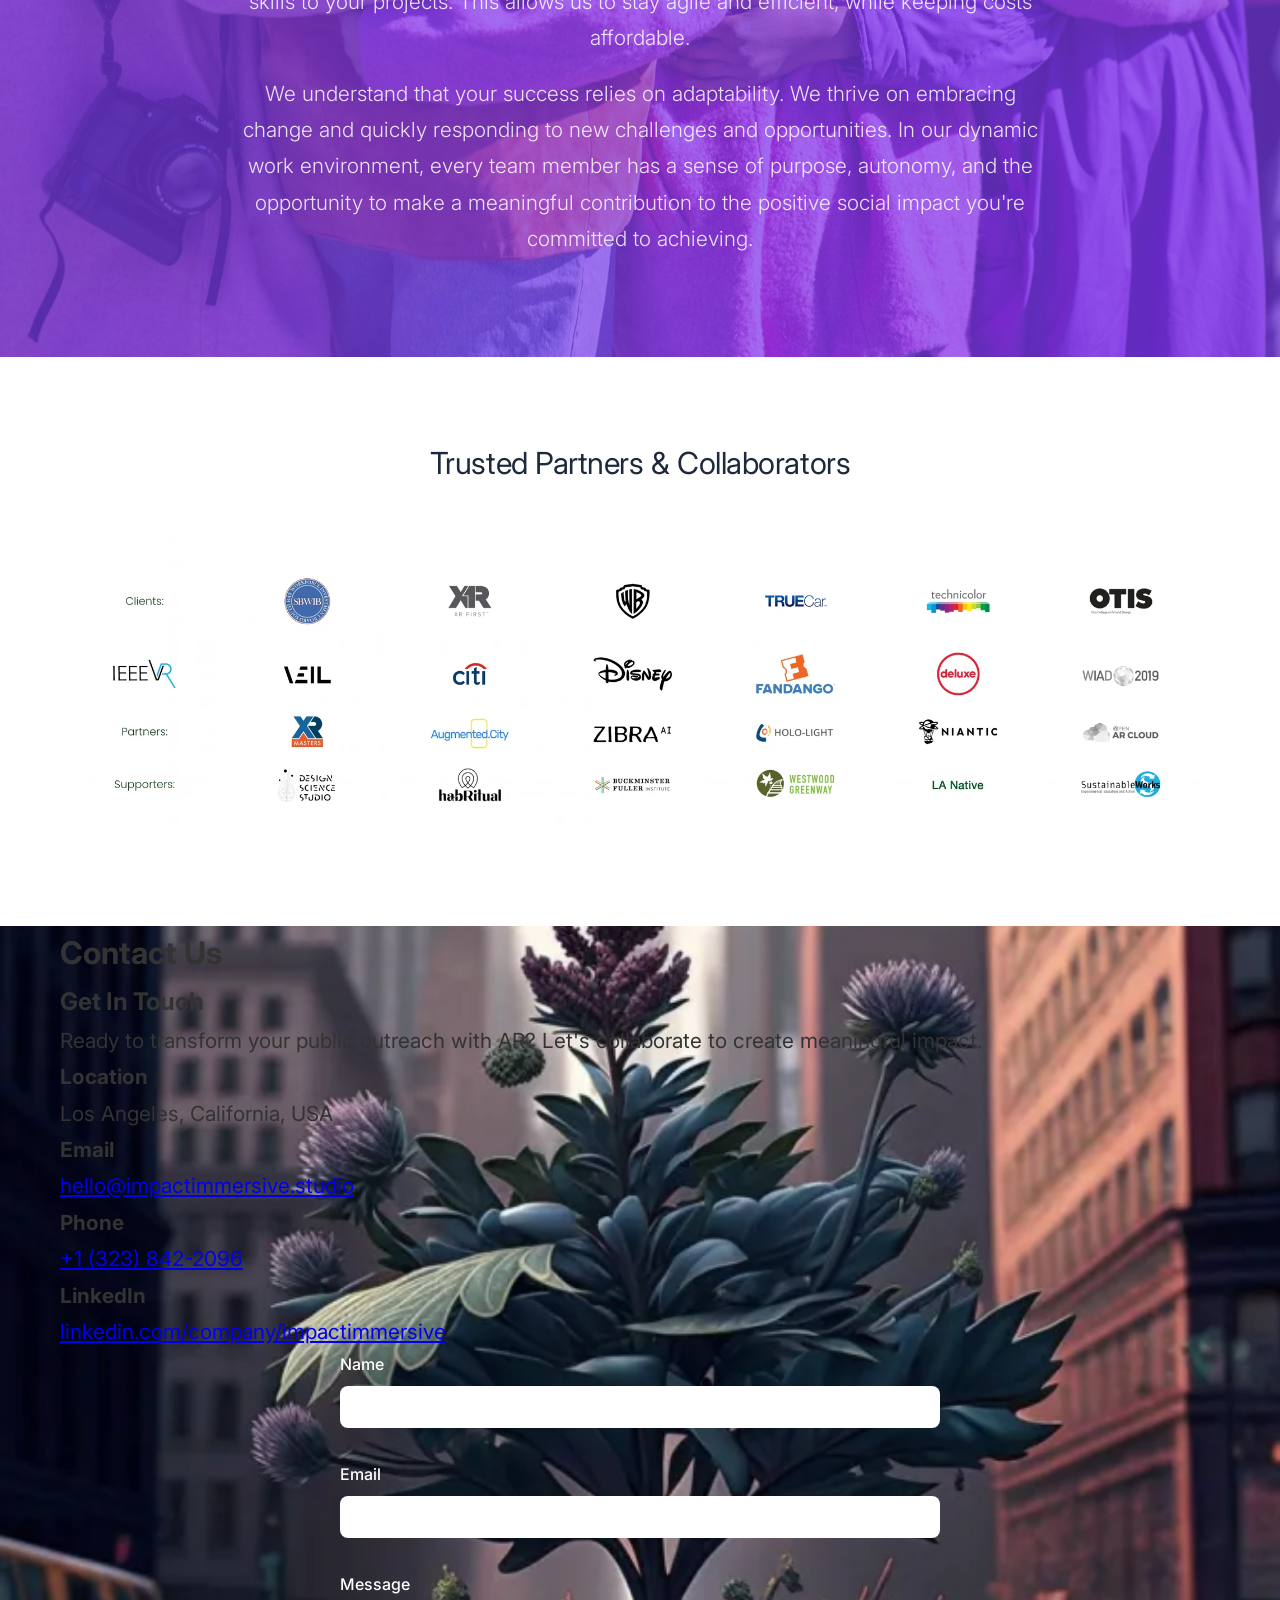
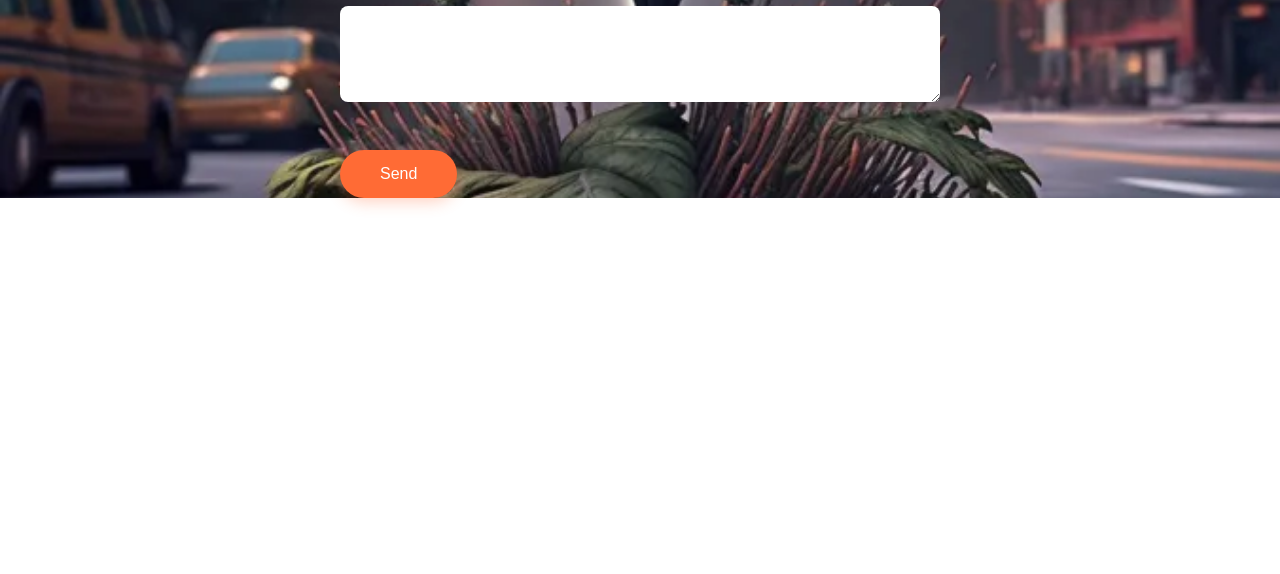
==== commit ed682869: "Both changes are complete: 1. ✅ **"Public Outreach Reimagined"** - Font weight now 300 (thicker/bold" ====
--- a/static-html-version/index.html
+++ b/static-html-version/index.html
@@ -34,7 +34,6 @@
             
             <nav class="nav" id="nav">
                 <ul class="nav-list">
-                    <li><span class="nav-disabled">Services</span></li>
                     <li><a href="#case-studies" onclick="scrollToSection('case-studies')">Case Studies</a></li>
                     <li><a href="#benefits" onclick="scrollToSection('benefits')">Benefits</a></li>
                     <li><a href="#founder" onclick="scrollToSection('founder')">Team</a></li>
--- a/static-html-version/styles.css
+++ b/static-html-version/styles.css
@@ -158,7 +158,7 @@
 
 .hero-title {
   font-size: 4rem;
-  font-weight: 200;
+  font-weight: 300;
   line-height: 0.85;
   margin-bottom: 2rem;
   color: #7c3aed;
